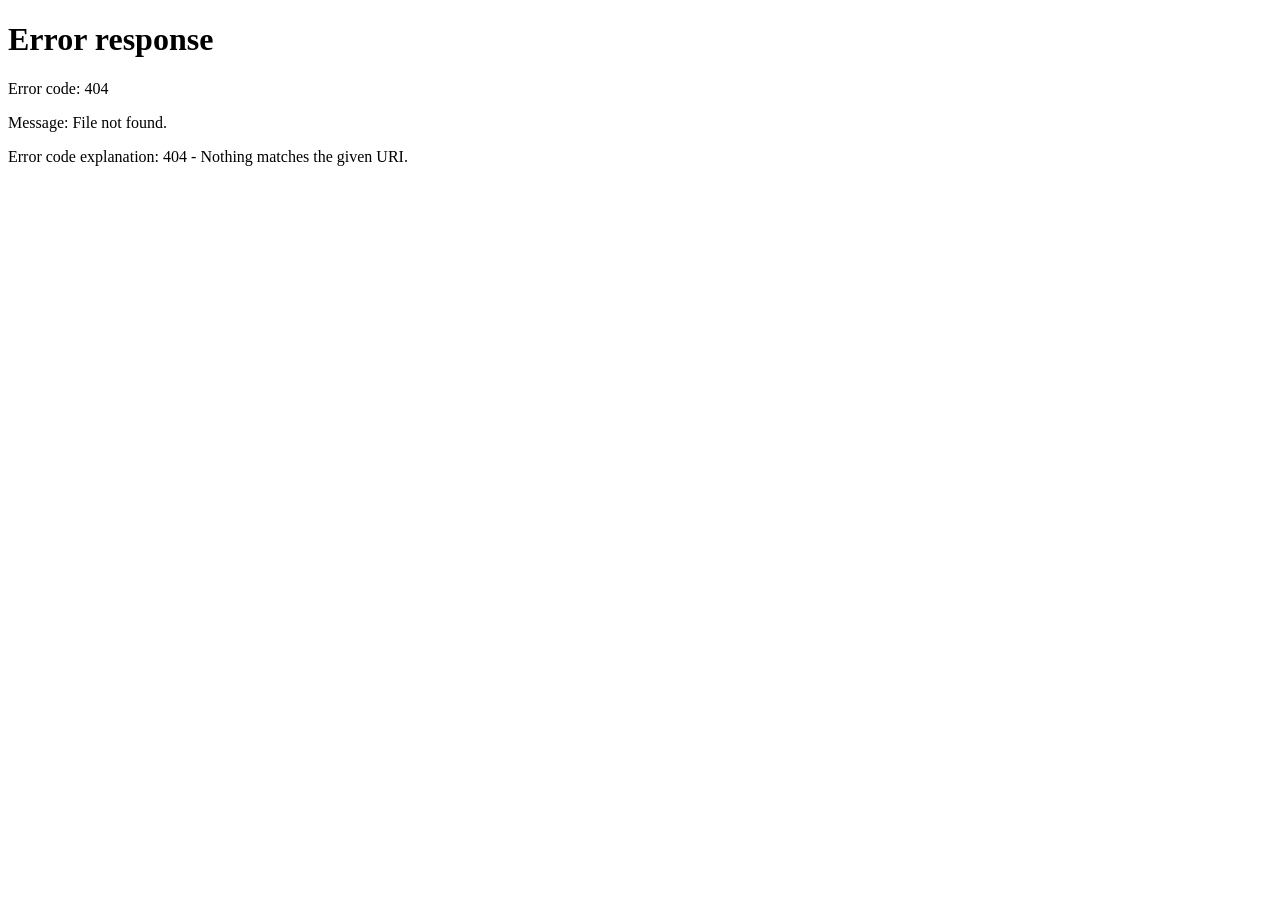
==== index.html @ 08c1dd57 "Add files via upload" ====
<!DOCTYPE html>
<html lang="pt-BR" data-theme="light">
  <head>
    <meta charset="UTF-8" />
    <meta name="viewport" content="width=device-width, initial-scale=1.0" />
    <title>Quadro de Tarefas - Nílzon e Marco</title>
    <link rel="stylesheet" href="css/notifications.css" />
    <style>
      * { box-sizing: border-box; }

      body {
        margin: 0;
        background: #f3f6fb;
        color: #1f2a44;
        font-family: -apple-system, BlinkMacSystemFont, 'Segoe UI', Roboto, Helvetica, Arial, sans-serif;
      }

      .page { min-height: 100vh; }

      .hero {
        background: linear-gradient(135deg, #204ccf 0%, #3b82f6 100%);
        color: #ffffff;
        padding: 18px 24px;
        box-shadow: 0 6px 16px rgba(37, 99, 235, 0.18);
      }

      .hero-inner,
      .content-inner,
      .action-bar-inner {
        max-width: 1200px;
        margin: 0 auto;
      }

      .hero-top {
        display: flex;
        justify-content: space-between;
        align-items: center;
        gap: 20px;
        flex-wrap: wrap;
      }

      .brand {
        display: flex;
        align-items: center;
        gap: 16px;
      }

      .brand-icon {
        display: grid;
        place-items: center;
        border-radius: 12px;
        background: rgba(255, 255, 255, 0.12);
        border: 1px solid rgba(255, 255, 255, 0.22);
      }

      h1 {
        margin: 0 0 2px;
        font-size: 1.55rem;
        line-height: 1.15;
        font-weight: 700;
      }

      h2 {
        margin: 0;
        font-size: 0.85rem;
        font-weight: 500;
        color: rgba(255, 255, 255, 0.82);
      }

      .brand-icon {
        width: 44px;
        height: 44px;
        font-size: 20px;
      }

      .hero-actions-top {
        display: flex;
        align-items: center;
        gap: 10px;
        flex-wrap: wrap;
      }

      .nav-btn,
      .logout-btn {
        padding: 9px 16px;
        font-size: 0.9rem;
        border-radius: 999px;
        border: 1px solid rgba(255, 255, 255, 0.32);
        background: rgba(255, 255, 255, 0.14);
        color: #ffffff;
        cursor: pointer;
        font-weight: 600;
        text-decoration: none;
        display: inline-flex;
        align-items: center;
        gap: 6px;
      }
      .nav-btn:hover,
      .logout-btn:hover { background: rgba(255, 255, 255, 0.24); }

      .logout-btn {
        background: rgba(255, 255, 255, 0.06);
      }

      /* ----- Action Bar (sticky, sob o cabeçalho) ----- */
      .action-bar {
        position: sticky;
        top: 0;
        z-index: 30;
        background: #ffffff;
        border-bottom: 1px solid #e2e8f0;
        box-shadow: 0 4px 14px rgba(15, 23, 42, 0.06);
      }
      .action-bar-inner {
        display: flex;
        align-items: center;
        gap: 18px;
        padding: 12px 24px;
        flex-wrap: wrap;
      }

      .stats-mini {
        display: flex;
        align-items: center;
        gap: 14px;
        flex-shrink: 0;
      }
      .stat-mini {
        display: flex;
        align-items: baseline;
        gap: 6px;
      }
      .stat-mini .stat-number {
        font-size: 1.25rem;
        font-weight: 700;
        color: #1e293b;
        line-height: 1;
      }
      .stat-mini .stat-label {
        font-size: 0.72rem;
        text-transform: uppercase;
        letter-spacing: 0.08em;
        color: #64748b;
        font-weight: 600;
      }
      .stat-divider {
        width: 1px;
        height: 22px;
        background: #e2e8f0;
      }

      .progress-block {
        flex: 1;
        min-width: 220px;
        display: flex;
        align-items: center;
        gap: 10px;
      }
      .progress-block-label {
        font-size: 0.78rem;
        font-weight: 600;
        color: #64748b;
        white-space: nowrap;
      }
      .progress-track {
        flex: 1;
        height: 8px;
        background: #e2e8f0;
        border-radius: 999px;
        overflow: hidden;
      }
      .progress-fill {
        width: 0%;
        height: 100%;
        background: linear-gradient(90deg, #22c55e, #34d399);
        border-radius: 999px;
        transition: width 0.25s ease;
      }
      .progress-percent {
        font-size: 0.82rem;
        font-weight: 700;
        color: #1e293b;
        white-space: nowrap;
        min-width: 78px;
        text-align: right;
      }

      .action-buttons {
        display: flex;
        gap: 8px;
        flex-shrink: 0;
      }
      .action-btn-primary,
      .action-btn-ghost {
        padding: 9px 14px;
        font-size: 0.85rem;
        border-radius: 999px;
        font-weight: 600;
        cursor: pointer;
        font-family: inherit;
        display: inline-flex;
        align-items: center;
        gap: 6px;
      }
      .action-btn-primary {
        background: linear-gradient(135deg, #2563eb, #3b82f6);
        color: #ffffff;
        border: 0;
        box-shadow: 0 4px 12px rgba(37, 99, 235, 0.22);
      }
      .action-btn-primary:hover { filter: brightness(0.96); }
      .action-btn-ghost {
        background: #ffffff;
        color: #2563eb;
        border: 1px solid #cfddf6;
      }
      .action-btn-ghost:hover { background: #f1f5f9; }

      .content-inner { padding: 20px 24px 36px; }

      .filter-bar {
        margin-bottom: 18px;
        display: flex;
        gap: 14px;
        align-items: center;
        flex-wrap: wrap;
        padding: 12px 14px;
        background: #ffffff;
        border: 1px solid #e2e8f0;
        border-radius: 16px;
        box-shadow: 0 6px 18px rgba(15, 23, 42, 0.05);
      }
      .filter-group {
        display: flex;
        gap: 8px;
        flex-wrap: wrap;
        align-items: center;
      }
      .filter-group-label {
        font-size: 0.72rem;
        font-weight: 700;
        text-transform: uppercase;
        letter-spacing: 0.08em;
        color: #94a3b8;
        margin-right: 4px;
      }
      .filter-divider {
        width: 1px;
        height: 24px;
        background: #e2e8f0;
      }

      /* Dropdown de categoria nos filtros */
      .cat-filter-wrap {
        position: relative;
      }
      .cat-filter-trigger {
        display: inline-flex;
        align-items: center;
        gap: 6px;
        padding: 9px 14px;
        font-size: 0.88rem;
        font-weight: 600;
        font-family: inherit;
        cursor: pointer;
        border-radius: 999px;
        border: 1px solid #dbe4f0;
        background: #ffffff;
        color: #64748b;
      }
      .cat-filter-trigger:hover { background: #f8fafc; }
      .cat-filter-trigger.active {
        background: #2563eb;
        color: #ffffff;
        border-color: #2563eb;
      }
      .cat-filter-trigger::after {
        content: '▾';
        font-size: 0.7rem;
        opacity: 0.8;
      }
      .cat-filter-menu {
        position: absolute;
        top: calc(100% + 6px);
        left: 0;
        z-index: 40;
        min-width: 220px;
        max-height: 360px;
        overflow-y: auto;
        overscroll-behavior: contain;
        background: #ffffff;
        border: 1px solid #e2e8f0;
        border-radius: 12px;
        box-shadow: 0 18px 38px rgba(15, 23, 42, 0.18);
        padding: 6px;
        display: none;
      }
      .cat-filter-menu.open { display: block; }
      .cat-filter-menu::-webkit-scrollbar { width: 8px; }
      .cat-filter-menu::-webkit-scrollbar-thumb { background: #cbd5e1; border-radius: 999px; }
      .cat-filter-option {
        width: 100%;
        text-align: left;
        padding: 8px 10px;
        font-size: 0.85rem;
        font-weight: 600;
        border: 0;
        background: transparent;
        border-radius: 8px;
        cursor: pointer;
        color: #1e293b;
        display: flex;
        align-items: center;
        gap: 8px;
        font-family: inherit;
      }
      .cat-filter-option:hover { background: #f1f5f9; }
      .cat-filter-option.selected { background: #eff6ff; color: #2563eb; }
      .cat-filter-option .swatch {
        width: 10px;
        height: 10px;
        border-radius: 999px;
        flex: 0 0 10px;
      }
      .swatch.todas { background: #94a3b8; }

      .filter-btn {
        border: 1px solid #dbe4f0;
        background: #ffffff;
        color: #64748b;
        border-radius: 999px;
        padding: 9px 14px;
        font-size: 0.88rem;
        font-weight: 600;
        cursor: pointer;
        transition: background 0.2s;
        appearance: none;
        -webkit-appearance: none;
        text-decoration: none;
        font-family: inherit;
      }
      .filter-btn:hover { background: #f8fafc; }
      .filter-btn.active {
        background: #2563eb;
        color: #ffffff;
        border-color: #2563eb;
      }

      .board-toolbar {
        display: flex;
        justify-content: flex-end;
        align-items: center;
        gap: 16px;
        margin-bottom: 14px;
        flex-wrap: wrap;
      }
      .sync-indicator {
        display: inline-flex;
        align-items: center;
        gap: 6px;
        font-size: 0.82rem;
        color: #64748b;
      }
      .sync-dot {
        width: 8px;
        height: 8px;
        border-radius: 50%;
        background: #34d399;
        box-shadow: 0 0 0 4px rgba(52, 211, 153, 0.18);
      }
      .sync-dot.syncing { background: #f59e0b; box-shadow: 0 0 0 4px rgba(245, 158, 11, 0.2); }
      .sync-dot.error   { background: #ef4444; box-shadow: 0 0 0 4px rgba(239, 68, 68, 0.2); }

      .task-grid {
        display: grid;
        grid-template-columns: repeat(3, minmax(0, 1fr));
        gap: 20px;
      }

      .task-card {
        display: flex;
        flex-direction: column;
        min-height: 280px;
        background: #ffffff;
        border: 1px solid #dce5f1;
        border-radius: 20px;
        padding: 18px;
        box-shadow: 0 10px 24px rgba(15, 23, 42, 0.05);
        transition: transform 0.15s ease, box-shadow 0.15s ease, border-color 0.15s ease;
      }
      .task-card:hover {
        transform: translateY(-2px);
        box-shadow: 0 14px 28px rgba(15, 23, 42, 0.08);
      }
      .task-card.realizado {
        background: #f0fdf4;
        border-color: #86efac;
      }
      .task-card.atrasada {
        border-color: #fca5a5;
        box-shadow: 0 10px 24px rgba(239, 68, 68, 0.12);
      }

      .card-header {
        display: flex;
        align-items: center;
        justify-content: space-between;
        gap: 12px;
        margin-bottom: 14px;
      }

      .card-meta {
        display: flex;
        align-items: center;
        gap: 8px;
        flex-wrap: wrap;
      }

      .tag {
        font-size: 0.7rem;
        font-weight: 700;
        text-transform: uppercase;
        letter-spacing: 0.04em;
        padding: 5px 9px;
        border-radius: 999px;
        background: #eff6ff;
        color: #2563eb;
      }
      .tag.empresarial { background: #eef2ff; color: #4f46e5; }
      .tag.fiscal      { background: #ecfeff; color: #0f766e; }
      .tag.juridico    { background: #f5f3ff; color: #7c3aed; }
      .tag.consultoria { background: #fff7ed; color: #c2410c; }
      .tag.fazenda     { background: #f0fdf4; color: #15803d; }

      /* Categoria editável */
      .category-wrap {
        position: relative;
        display: inline-flex;
        align-items: center;
        gap: 4px;
      }
      .tag.tag-editable {
        cursor: pointer;
        border: 1px solid transparent;
        transition: filter 0.15s ease, border-color 0.15s ease;
        display: inline-flex;
        align-items: center;
        gap: 4px;
      }
      .tag.tag-editable::after {
        content: '▾';
        font-size: 0.65rem;
        opacity: 0.7;
      }
      .tag.tag-editable:hover {
        filter: brightness(0.95);
        border-color: rgba(15, 23, 42, 0.12);
      }
      .category-menu {
        position: absolute;
        top: calc(100% + 6px);
        left: 0;
        z-index: 50;
        min-width: 190px;
        background: #ffffff;
        border: 1px solid #e2e8f0;
        border-radius: 12px;
        box-shadow: 0 18px 38px rgba(15, 23, 42, 0.18);
        padding: 6px;
        display: none;
        max-height: 320px;
        overflow-y: auto;
        overscroll-behavior: contain;
      }
      .category-menu.open { display: block; }
      .category-menu::-webkit-scrollbar { width: 8px; }
      .category-menu::-webkit-scrollbar-track { background: transparent; }
      .category-menu::-webkit-scrollbar-thumb {
        background: #cbd5e1;
        border-radius: 999px;
      }
      .category-menu::-webkit-scrollbar-thumb:hover { background: #94a3b8; }
      .category-menu-title {
        font-size: 0.7rem;
        font-weight: 700;
        text-transform: uppercase;
        letter-spacing: 0.06em;
        color: #94a3b8;
        padding: 6px 10px 4px;
        position: sticky;
        top: 0;
        background: #ffffff;
        z-index: 1;
      }
      .category-option {
        width: 100%;
        text-align: left;
        padding: 8px 10px;
        font-size: 0.85rem;
        font-weight: 600;
        border: 0;
        background: transparent;
        border-radius: 8px;
        cursor: pointer;
        color: #1e293b;
        display: flex;
        align-items: center;
        gap: 8px;
        font-family: inherit;
      }
      .category-option:hover { background: #f1f5f9; }
      .category-option.selected { background: #eff6ff; color: #2563eb; }
      .category-option .swatch {
        width: 10px;
        height: 10px;
        border-radius: 999px;
        flex: 0 0 10px;
      }
      .swatch.institucional { background: #4338ca; }
      .swatch.financeiro    { background: #047857; }
      .swatch.fiscal        { background: #0f766e; }
      .swatch.juridico      { background: #7c3aed; }
      .swatch.comercial     { background: #be123c; }
      .swatch.operacional   { background: #334155; }
      .swatch.estrategico   { background: #b45309; }
      .swatch.marketing     { background: #c026d3; }
      .swatch.ti            { background: #0369a1; }
      .swatch.consultoria   { background: #c2410c; }
      .swatch.outras        { background: #64748b; }

      /* Modal de prazo / calendário */
      .modal-backdrop {
        position: fixed;
        inset: 0;
        background: rgba(15, 23, 42, 0.55);
        display: none;
        align-items: center;
        justify-content: center;
        padding: 20px;
        z-index: 100;
      }
      .modal-backdrop.open { display: flex; }
      .modal-card {
        width: 100%;
        max-width: 380px;
        background: #ffffff;
        border-radius: 18px;
        padding: 22px 22px 18px;
        box-shadow: 0 24px 60px rgba(15, 23, 42, 0.32);
      }
      .modal-title {
        margin: 0 0 4px;
        font-size: 1.05rem;
        font-weight: 700;
        color: #1e293b;
      }
      .modal-subtitle {
        margin: 0 0 16px;
        font-size: 0.88rem;
        color: #64748b;
      }
      .modal-task-name {
        font-size: 0.85rem;
        font-weight: 600;
        color: #2563eb;
        background: #eff6ff;
        padding: 8px 10px;
        border-radius: 10px;
        margin-bottom: 14px;
        line-height: 1.35;
      }
      .modal-label {
        display: block;
        font-size: 0.78rem;
        font-weight: 700;
        text-transform: uppercase;
        letter-spacing: 0.04em;
        color: #475569;
        margin-bottom: 6px;
      }
      .modal-date-input {
        width: 100%;
        padding: 12px 14px;
        font-size: 1rem;
        border-radius: 12px;
        border: 1px solid #cbd5e1;
        background: #f8fafc;
        color: #1e293b;
        font-family: inherit;
        outline: none;
        cursor: pointer;
      }
      .modal-date-input:focus {
        border-color: #2563eb;
        background: #ffffff;
        box-shadow: 0 0 0 3px rgba(37, 99, 235, 0.15);
      }
      .modal-quick-row {
        display: flex;
        flex-wrap: wrap;
        gap: 6px;
        margin-top: 10px;
      }
      .modal-quick-btn {
        padding: 6px 10px;
        font-size: 0.8rem;
        font-weight: 600;
        border-radius: 999px;
        border: 1px solid #dbe4f0;
        background: #ffffff;
        color: #475569;
        cursor: pointer;
        font-family: inherit;
      }
      .modal-quick-btn:hover { background: #f1f5f9; }
      .modal-actions {
        margin-top: 18px;
        display: flex;
        justify-content: space-between;
        gap: 10px;
        flex-wrap: wrap;
      }
      .modal-btn {
        flex: 1;
        min-width: 100px;
        padding: 11px 14px;
        border-radius: 12px;
        border: 0;
        font-size: 0.92rem;
        font-weight: 700;
        cursor: pointer;
        font-family: inherit;
      }
      .modal-btn.primary {
        background: linear-gradient(135deg, #2563eb 0%, #3b82f6 100%);
        color: #ffffff;
        box-shadow: 0 8px 18px rgba(37, 99, 235, 0.22);
      }
      .modal-btn.primary:hover { filter: brightness(0.97); }
      .modal-btn.secondary {
        background: #f1f5f9;
        color: #334155;
      }
      .modal-btn.secondary:hover { background: #e2e8f0; }
      .modal-btn.danger {
        background: #ffffff;
        color: #b91c1c;
        border: 1px solid #fecaca;
      }
      .modal-btn.danger:hover { background: #fef2f2; }

      /* Form fields no modal */
      .modal-field { margin-bottom: 12px; }
      .modal-field label {
        display: block;
        font-size: 0.78rem;
        font-weight: 700;
        text-transform: uppercase;
        letter-spacing: 0.04em;
        color: #475569;
        margin-bottom: 6px;
      }
      .modal-input,
      .modal-textarea,
      .modal-select {
        width: 100%;
        padding: 10px 12px;
        font-size: 0.95rem;
        border-radius: 10px;
        border: 1px solid #cbd5e1;
        background: #f8fafc;
        color: #1e293b;
        font-family: inherit;
        outline: none;
      }
      .modal-textarea { min-height: 80px; resize: vertical; }
      .modal-input:focus,
      .modal-textarea:focus,
      .modal-select:focus {
        border-color: #2563eb;
        background: #ffffff;
        box-shadow: 0 0 0 3px rgba(37, 99, 235, 0.15);
      }
      .modal-card.large { max-width: 480px; }

      .task-number,
      .task-state {
        display: inline-flex;
        align-items: center;
        justify-content: center;
        min-width: 30px;
        height: 30px;
        padding: 0 10px;
        border-radius: 999px;
        background: #f8fafc;
        color: #94a3b8;
        font-size: 0.78rem;
        font-weight: 700;
      }
      .task-state { min-width: auto; color: #64748b; }
      .task-card.realizado .task-state {
        background: #dcfce7;
        color: #15803d;
      }
      .task-card.atrasada .task-state {
        background: #fee2e2;
        color: #b91c1c;
      }

      .task-content {
        flex: 1;
        display: flex;
        flex-direction: column;
      }

      .task-title {
        margin: 0 0 10px;
        font-size: 1.08rem;
        line-height: 1.35;
        color: #1e293b;
      }

      .task-desc {
        margin: 0 0 12px;
        color: #64748b;
        font-size: 0.95rem;
        line-height: 1.55;
      }

      .due-row {
        display: flex;
        align-items: center;
        justify-content: space-between;
        gap: 8px;
        margin-bottom: 10px;
        padding: 8px 10px;
        border-radius: 10px;
        background: #f8fafc;
        font-size: 0.82rem;
        color: #475569;
        flex-wrap: wrap;
      }
      .due-row .due-label { font-weight: 600; }
      .due-row .due-value { color: #1e293b; font-weight: 700; }
      .due-row.late .due-value { color: #b91c1c; }
      .due-row.soon .due-value { color: #c2410c; }
      .due-edit-btn {
        background: transparent;
        border: 1px solid #cbd5e1;
        color: #475569;
        padding: 4px 8px;
        border-radius: 8px;
        font-size: 0.75rem;
        cursor: pointer;
        font-weight: 600;
      }
      .due-edit-btn:hover { background: #ffffff; }

      .completion-info {
        display: none;
        margin-top: 4px;
        padding: 10px 12px;
        border-radius: 12px;
        background: #dcfce7;
        color: #166534;
        font-size: 0.85rem;
        line-height: 1.4;
      }
      .task-card.realizado .completion-info { display: block; }
      .task-card.realizado .task-title {
        text-decoration: line-through;
        color: #64748b;
      }

      .task-actions {
        margin-top: auto;
        padding-top: 16px;
      }

      .action-btn {
        width: 100%;
        border: none;
        border-radius: 12px;
        padding: 12px 16px;
        background: linear-gradient(135deg, #2563eb 0%, #3b82f6 100%);
        color: #ffffff;
        font-size: 0.95rem;
        font-weight: 700;
        cursor: pointer;
        box-shadow: 0 8px 18px rgba(37, 99, 235, 0.22);
      }
      .action-btn:hover { filter: brightness(0.98); }
      .action-btn:disabled { opacity: 0.6; cursor: progress; }
      .task-card.realizado .action-btn {
        background: #ffffff;
        color: #15803d;
        border: 1px solid #86efac;
        box-shadow: none;
      }

      .empty-state {
        grid-column: 1 / -1;
        padding: 32px 20px;
        text-align: center;
        background: #ffffff;
        border: 1px dashed #cbd5e1;
        border-radius: 18px;
        color: #64748b;
        display: none;
      }

      .loading-state {
        grid-column: 1 / -1;
        padding: 40px 20px;
        text-align: center;
        color: #64748b;
        font-size: 0.95rem;
      }

      @media (max-width: 980px) {
        .task-grid { grid-template-columns: repeat(2, minmax(0, 1fr)); }
      }

      @media (max-width: 860px) {
        .action-bar-inner {
          padding: 10px 16px;
          gap: 12px;
        }
        .progress-block { order: 3; flex-basis: 100%; }
      }

      @media (max-width: 720px) {
        .hero, .content-inner, .action-bar-inner {
          padding-left: 16px;
          padding-right: 16px;
        }
        .hero-top {
          flex-direction: column;
          align-items: stretch;
          gap: 12px;
        }
        .hero-actions-top { justify-content: flex-end; }
        .stats-mini { gap: 10px; }
        .stat-mini .stat-number { font-size: 1.1rem; }
        .filter-bar { gap: 10px; }
        .filter-divider { display: none; }
      }

      @media (max-width: 640px) {
        .task-grid { grid-template-columns: 1fr; }
        h1 { font-size: 1.4rem; }
        .action-buttons { width: 100%; }
        .action-btn-primary, .action-btn-ghost { flex: 1; justify-content: center; }
      }
    </style>
  </head>
  <body>
    <div class="page">
      <header class="hero">
        <div class="hero-inner">
          <div class="hero-top">
            <div class="brand">
              <div class="brand-icon">☑</div>
              <div>
                <h1>Quadro de Tarefas</h1>
                <h2>Versão 1.0</h2>
              </div>
            </div>

            <div class="hero-actions-top" id="hero-actions-top">
              <a class="nav-btn" href="atas.html" title="ATAs e criação em série">📑 ATA's</a>
              <a class="nav-btn" href="dashboard.html" title="Painel gerencial">📊 Painel gerencial</a>
              <button class="logout-btn" id="logout-btn" type="button">Sair</button>
            </div>
          </div>
        </div>
      </header>

      <div class="action-bar">
        <div class="action-bar-inner">
          <div class="stats-mini">
            <div class="stat-mini">
              <span class="stat-number" id="stat-total">0</span>
              <span class="stat-label">Total</span>
            </div>
            <div class="stat-divider"></div>
            <div class="stat-mini">
              <span class="stat-number" id="stat-completed">0</span>
              <span class="stat-label">Concluídas</span>
            </div>
            <div class="stat-divider"></div>
            <div class="stat-mini">
              <span class="stat-number" id="stat-pending">0</span>
              <span class="stat-label">Pendentes</span>
            </div>
          </div>

          <div class="progress-block">
            <span class="progress-block-label">Progresso</span>
            <div class="progress-track">
              <div class="progress-fill" id="progress-bar"></div>
            </div>
            <span class="progress-percent" id="progress-text">0%</span>
          </div>

          <div class="action-buttons">
            <button class="action-btn-primary" id="new-task-btn" type="button">➕ Nova tarefa</button>
            <button class="action-btn-ghost" id="invite-btn" type="button">📩 Convidar</button>
          </div>
        </div>
      </div>

      <main class="content-inner">
        <section class="filter-bar" id="filter-bar">
          <div class="filter-group">
            <span class="filter-group-label">Status</span>
            <button class="filter-btn active" type="button" data-filter-type="status" data-value="todas">Todas</button>
            <button class="filter-btn" type="button" data-filter-type="status" data-value="pendentes">Pendentes</button>
            <button class="filter-btn" type="button" data-filter-type="status" data-value="concluida">Concluídas</button>
            <button class="filter-btn" type="button" data-filter-type="status" data-value="atrasadas">Atrasadas</button>
            <button class="filter-btn" type="button" data-filter-type="status" data-value="proximas">Próximos 7 dias</button>
          </div>

          <div class="filter-divider"></div>

          <div class="filter-group">
            <span class="filter-group-label">Categoria</span>
            <div class="cat-filter-wrap" id="cat-filter-wrap">
              <button type="button" class="cat-filter-trigger" id="cat-filter-trigger" aria-haspopup="true" aria-expanded="false">
                <span class="swatch todas" id="cat-filter-swatch"></span>
                <span id="cat-filter-label">Todas</span>
              </button>
              <div class="cat-filter-menu" id="cat-filter-menu" role="menu"></div>
            </div>
          </div>
        </section>

        <div class="board-toolbar">
          <div class="sync-indicator" id="sync-indicator">
            <span class="sync-dot" id="sync-dot"></span>
            <span id="sync-text">Sincronizado</span>
          </div>
        </div>

        <section class="task-grid" id="task-grid">
          <div class="loading-state" id="loading-state">Carregando tarefas da equipe…</div>
          <div id="empty-state" class="empty-state">Nenhuma tarefa encontrada para este filtro.</div>
        </section>
      </main>
    </div>

    <!-- Modal de prazo (calendário) -->
    <div class="modal-backdrop" id="due-modal" role="dialog" aria-modal="true" aria-labelledby="due-modal-title">
      <div class="modal-card">
        <h3 class="modal-title" id="due-modal-title">Definir prazo</h3>
        <p class="modal-subtitle">Escolha a data limite para esta tarefa.</p>
        <div class="modal-task-name" id="due-modal-task">—</div>

        <label class="modal-label" for="due-modal-date">Data do prazo</label>
        <input type="date" id="due-modal-date" class="modal-date-input" />

        <div class="modal-quick-row" id="due-modal-quick">
          <button type="button" class="modal-quick-btn" data-quick="today">Hoje</button>
          <button type="button" class="modal-quick-btn" data-quick="tomorrow">Amanhã</button>
          <button type="button" class="modal-quick-btn" data-quick="3d">Em 3 dias</button>
          <button type="button" class="modal-quick-btn" data-quick="7d">Em 7 dias</button>
          <button type="button" class="modal-quick-btn" data-quick="15d">Em 15 dias</button>
          <button type="button" class="modal-quick-btn" data-quick="30d">Em 30 dias</button>
        </div>

        <div class="modal-actions">
          <button type="button" class="modal-btn danger" id="due-modal-clear">Remover prazo</button>
          <button type="button" class="modal-btn secondary" id="due-modal-cancel">Cancelar</button>
          <button type="button" class="modal-btn primary" id="due-modal-save">Salvar</button>
        </div>
      </div>
    </div>

    <!-- Modal de Nova Tarefa -->
    <div class="modal-backdrop" id="new-task-modal" role="dialog" aria-modal="true" aria-labelledby="new-task-modal-title">
      <div class="modal-card large">
        <h3 class="modal-title" id="new-task-modal-title">➕ Nova tarefa</h3>
        <p class="modal-subtitle">Crie um novo card no quadro da equipe.</p>

        <div class="modal-field">
          <label for="new-task-title">Título *</label>
          <input type="text" id="new-task-title" class="modal-input" placeholder="Ex.: Enviar contrato à diretoria" maxlength="200" />
        </div>

        <div class="modal-field">
          <label for="new-task-desc">Descrição</label>
          <textarea id="new-task-desc" class="modal-textarea" placeholder="Detalhes, contexto e observações" maxlength="800"></textarea>
        </div>

        <div class="modal-field">
          <label for="new-task-category">Categoria</label>
          <select id="new-task-category" class="modal-select">
            <option value="institucional">Institucional</option>
            <option value="financeiro">Financeiro</option>
            <option value="fiscal">Fiscal</option>
            <option value="juridico">Jurídico</option>
            <option value="comercial">Comercial</option>
            <option value="operacional">Operacional</option>
            <option value="estrategico">Estratégico</option>
            <option value="marketing">Marketing</option>
            <option value="ti">TI</option>
            <option value="consultoria">Consultoria</option>
            <option value="outras">Outras</option>
          </select>
        </div>

        <div class="modal-field">
          <label for="new-task-due">Prazo (opcional)</label>
          <input type="date" id="new-task-due" class="modal-input" />
        </div>

        <div class="modal-field">
          <label for="new-task-author">Quem está criando? (opcional)</label>
          <input type="text" id="new-task-author" class="modal-input" placeholder="Seu nome" maxlength="80" />
        </div>

        <div class="modal-actions">
          <button type="button" class="modal-btn secondary" id="new-task-cancel">Cancelar</button>
          <button type="button" class="modal-btn primary" id="new-task-save">Criar tarefa</button>
        </div>
      </div>
    </div>

    <script>
      (function () {
        // ---------- Auth gate ----------
        const SESSION_KEY = 'taoca-auth-ok';
        try {
          if (sessionStorage.getItem(SESSION_KEY) !== '1') {
            window.location.replace('login.html');
            return;
          }
        } catch (e) {
          window.location.replace('login.html');
          return;
        }

        // ---------- Constantes ----------
        const TABLE = 'tasks';
        const POLL_MS = 8000;
        const CATEGORY_LABEL = {
          institucional: 'Institucional',
          financeiro: 'Financeiro',
          fiscal: 'Fiscal',
          juridico: 'Jurídico',
          comercial: 'Comercial',
          operacional: 'Operacional',
          estrategico: 'Estratégico',
          marketing: 'Marketing',
          ti: 'TI',
          consultoria: 'Consultoria',
          outras: 'Outras',
        };
        // Mapa de migração de categorias antigas → novas
        const LEGACY_CATEGORY_MAP = {
          empresarial: 'institucional',
          fazenda: 'outras',
        };

        let currentStatus = 'todas';
        let currentCategory = 'todas';
        let tasks = [];

        // ---------- Refs ----------
        const grid = document.getElementById('task-grid');
        const emptyState = document.getElementById('empty-state');
        const loadingState = document.getElementById('loading-state');
        const filterBar = document.getElementById('filter-bar');
        const inviteBtn = document.getElementById('invite-btn');
        const logoutBtn = document.getElementById('logout-btn');

        const statTotal = document.getElementById('stat-total');
        const statCompleted = document.getElementById('stat-completed');
        const statPending = document.getElementById('stat-pending');
        const progressText = document.getElementById('progress-text');
        const progressBar = document.getElementById('progress-bar');
        const syncDot = document.getElementById('sync-dot');
        const syncText = document.getElementById('sync-text');

        // ---------- Helpers ----------
        function escapeHtml(text) {
          return String(text == null ? '' : text).replace(/[&<>"']/g, (m) => (
            { '&': '&amp;', '<': '&lt;', '>': '&gt;', '"': '&quot;', "'": '&#39;' }[m]
          ));
        }
        function formatNowBR() {
          return new Date().toLocaleString('pt-BR', { dateStyle: 'short', timeStyle: 'short' });
        }
        function nowIso() { return new Date().toISOString(); }
        function startOfDay(d) {
          const x = new Date(d);
          x.setHours(0, 0, 0, 0);
          return x;
        }
        function diffDays(a, b) {
          return Math.round((startOfDay(a) - startOfDay(b)) / 86400000);
        }
        function parseDueDate(t) {
          if (!t.due_date) return null;
          const m = String(t.due_date).match(/^(\d{4})-(\d{2})-(\d{2})/);
          if (!m) return null;
          return new Date(+m[1], +m[2] - 1, +m[3]);
        }
        function formatDateBR(d) {
          if (!d) return '';
          return d.toLocaleDateString('pt-BR');
        }
        function setSync(state, message) {
          syncDot.classList.remove('syncing', 'error');
          if (state === 'syncing') syncDot.classList.add('syncing');
          if (state === 'error') syncDot.classList.add('error');
          syncText.textContent = message || (state === 'syncing' ? 'Sincronizando…' : state === 'error' ? 'Falha de sincronização' : 'Sincronizado');
        }

        // ---------- API ----------
        async function fetchTasks() {
          const res = await fetch(`tables/${TABLE}?limit=200&sort=task_number`);
          if (!res.ok) throw new Error('Falha ao carregar tarefas');
          const json = await res.json();
          let data = (json.data || []).filter((row) => !row.deleted);
          data.sort((a, b) => (a.task_number || 0) - (b.task_number || 0));
          return data;
        }
        async function patchTask(id, payload) {
          const res = await fetch(`tables/${TABLE}/${id}`, {
            method: 'PATCH',
            headers: { 'Content-Type': 'application/json' },
            body: JSON.stringify(payload),
          });
          if (!res.ok) throw new Error('Falha ao atualizar tarefa');
          return await res.json();
        }
        async function createTask(payload) {
          const res = await fetch(`tables/${TABLE}`, {
            method: 'POST',
            headers: { 'Content-Type': 'application/json' },
            body: JSON.stringify(payload),
          });
          if (!res.ok) throw new Error('Falha ao criar tarefa');
          return await res.json();
        }
        function nextTaskNumber() {
          if (!tasks.length) return 1;
          return Math.max(...tasks.map((t) => Number(t.task_number) || 0)) + 1;
        }

        // ---------- Render ----------
        function buildCard(task) {
          const article = document.createElement('article');
          const isDone = task.status === 'concluida';
          const due = parseDueDate(task);
          const today = startOfDay(new Date());
          const isLate = !isDone && due && due < today;
          const isSoon = !isDone && due && diffDays(due, today) >= 0 && diffDays(due, today) <= 7;

          article.className = 'task-card' + (isDone ? ' realizado' : '') + (isLate ? ' atrasada' : '');
          article.dataset.id = task.id;
          article.dataset.category = task.category;
          article.dataset.status = task.status;

          const tagClass = task.category || '';
          const tagLabel = CATEGORY_LABEL[task.category] || task.category || '—';
          const stateLabel = isDone ? 'Concluída' : (isLate ? 'Atrasada' : 'Pendente');
          const btnLabel = isDone ? 'Reabrir tarefa' : 'Concluir';
          const completionHtml = isDone
            ? `✓ Concluído por <strong>${escapeHtml(task.completed_by || 'Equipe')}</strong> · ${escapeHtml(task.completed_at || '')}`
            : '';

          let dueHtml = '';
          if (!isDone) {
            const dueClass = isLate ? 'late' : (isSoon ? 'soon' : '');
            const dueText = due
              ? `${formatDateBR(due)}${isLate ? ' (atrasada)' : (isSoon ? ` (em ${diffDays(due, today)}d)` : '')}`
              : 'Sem prazo';
            dueHtml = `
              <div class="due-row ${dueClass}">
                <span class="due-label">📌 Prazo:</span>
                <span class="due-value">${escapeHtml(dueText)}</span>
                <button class="due-edit-btn" type="button" data-action="edit-due">${due ? 'Alterar' : 'Definir'}</button>
              </div>
            `;
          }

          const categoryOptionsHtml = Object.keys(CATEGORY_LABEL).map((key) => `
            <button type="button" class="category-option ${key === task.category ? 'selected' : ''}" data-category-value="${escapeHtml(key)}">
              <span class="swatch ${escapeHtml(key)}"></span>
              <span>${escapeHtml(CATEGORY_LABEL[key])}</span>
            </button>
          `).join('');

          article.innerHTML = `
            <div class="card-header">
              <div class="card-meta">
                <span class="category-wrap">
                  <button type="button" class="tag tag-editable ${escapeHtml(tagClass)}" data-action="open-category-menu" title="Clique para alterar a categoria">
                    ${escapeHtml(tagLabel)}
                  </button>
                  <div class="category-menu" data-role="category-menu">
                    <div class="category-menu-title">Alterar categoria</div>
                    ${categoryOptionsHtml}
                  </div>
                </span>
                <span class="task-number">${escapeHtml(task.task_number)}</span>
              </div>
              <span class="task-state">${escapeHtml(stateLabel)}</span>
            </div>
            <div class="task-content">
              <h3 class="task-title">${escapeHtml(task.title)}</h3>
              <p class="task-desc">${escapeHtml(task.description)}</p>
              ${dueHtml}
              <div class="completion-info">${completionHtml}</div>
            </div>
            <div class="task-actions">
              <button class="action-btn toggle-btn" type="button">${escapeHtml(btnLabel)}</button>
            </div>
          `;

          const toggleBtn = article.querySelector('.toggle-btn');
          toggleBtn.addEventListener('click', () => onToggle(task, toggleBtn));

          const dueEditBtn = article.querySelector('[data-action="edit-due"]');
          if (dueEditBtn) dueEditBtn.addEventListener('click', () => onEditDue(task));

          const catTrigger = article.querySelector('[data-action="open-category-menu"]');
          const catMenu = article.querySelector('[data-role="category-menu"]');
          if (catTrigger && catMenu) {
            catTrigger.addEventListener('click', (ev) => {
              ev.stopPropagation();
              closeAllCategoryMenus(catMenu);
              catMenu.classList.toggle('open');
            });
            Array.from(catMenu.querySelectorAll('.category-option')).forEach((opt) => {
              opt.addEventListener('click', (ev) => {
                ev.stopPropagation();
                const value = opt.getAttribute('data-category-value');
                catMenu.classList.remove('open');
                if (value && value !== task.category) {
                  onEditCategory(task, value);
                }
              });
            });
          }

          return article;
        }

        function closeAllCategoryMenus(except) {
          document.querySelectorAll('.category-menu.open').forEach((el) => {
            if (el !== except) el.classList.remove('open');
          });
        }
        document.addEventListener('click', () => closeAllCategoryMenus(null));

        function renderGrid() {
          Array.from(grid.querySelectorAll('.task-card')).forEach((el) => el.remove());

          const today = startOfDay(new Date());
          let visibleCount = 0;
          tasks.forEach((task) => {
            const card = buildCard(task);
            const isDone = task.status === 'concluida';
            const due = parseDueDate(task);
            const isLate = !isDone && due && due < today;
            const isSoon = !isDone && due && diffDays(due, today) >= 0 && diffDays(due, today) <= 7;

            const matchStatus =
              currentStatus === 'todas' ||
              (currentStatus === 'pendentes' && task.status === 'pendente') ||
              (currentStatus === 'concluida' && task.status === 'concluida') ||
              (currentStatus === 'atrasadas' && isLate) ||
              (currentStatus === 'proximas' && isSoon);

            const matchCategory = currentCategory === 'todas' || currentCategory === task.category;
            const shouldShow = matchStatus && matchCategory;

            card.style.display = shouldShow ? 'flex' : 'none';
            if (shouldShow) visibleCount += 1;
            grid.insertBefore(card, emptyState);
          });

          loadingState.style.display = 'none';
          emptyState.style.display = tasks.length > 0 && visibleCount === 0 ? 'block' : 'none';
        }

        function updateMetrics() {
          const total = tasks.length;
          const completed = tasks.filter((t) => t.status === 'concluida').length;
          const pending = total - completed;
          const percent = total ? Math.round((completed / total) * 100) : 0;

          statTotal.textContent = String(total);
          statCompleted.textContent = String(completed);
          statPending.textContent = String(pending);
          progressText.textContent = `${percent}%`;
          progressBar.style.width = `${percent}%`;
        }

        function updateAll() {
          updateMetrics();
          renderGrid();
        }

        // ---------- Filtros ----------
        const catFilterTrigger = document.getElementById('cat-filter-trigger');
        const catFilterMenu = document.getElementById('cat-filter-menu');
        const catFilterLabel = document.getElementById('cat-filter-label');
        const catFilterSwatch = document.getElementById('cat-filter-swatch');

        function buildCatFilterMenu() {
          const opts = [['todas', 'Todas']].concat(
            Object.keys(CATEGORY_LABEL).map((k) => [k, CATEGORY_LABEL[k]])
          );
          catFilterMenu.innerHTML = opts.map(([key, label]) => `
            <button type="button" class="cat-filter-option${key === currentCategory ? ' selected' : ''}" data-value="${key}" role="menuitem">
              <span class="swatch ${key}"></span>
              <span>${label}</span>
            </button>
          `).join('');
        }
        function updateCatFilterTrigger() {
          const label = currentCategory === 'todas' ? 'Todas' : (CATEGORY_LABEL[currentCategory] || 'Todas');
          catFilterLabel.textContent = label;
          catFilterSwatch.className = `swatch ${currentCategory}`;
          catFilterTrigger.classList.toggle('active', currentCategory !== 'todas');
        }
        function updateFilterButtons() {
          const buttons = Array.from(filterBar.querySelectorAll('.filter-btn'));
          buttons.forEach((button) => {
            const type = button.dataset.filterType;
            const value = button.dataset.value;
            if (type === 'status') button.classList.toggle('active', value === currentStatus);
          });
          updateCatFilterTrigger();
        }
        function handleFilterClick(button) {
          if (!button) return;
          const type = button.getAttribute('data-filter-type');
          const value = button.getAttribute('data-value');
          if (!type || !value) return;
          if (type === 'status') {
            currentStatus = value;
          }
          updateFilterButtons();
          renderGrid();
        }
        filterBar.addEventListener('click', (event) => {
          const button = event.target.closest('.filter-btn');
          if (!button) return;
          event.preventDefault();
          event.stopPropagation();
          handleFilterClick(button);
        });

        // Dropdown de categoria
        catFilterTrigger.addEventListener('click', (event) => {
          event.stopPropagation();
          const open = catFilterMenu.classList.toggle('open');
          catFilterTrigger.setAttribute('aria-expanded', open ? 'true' : 'false');
          if (open) buildCatFilterMenu();
        });
        catFilterMenu.addEventListener('click', (event) => {
          const opt = event.target.closest('.cat-filter-option');
          if (!opt) return;
          event.stopPropagation();
          currentCategory = opt.getAttribute('data-value') || 'todas';
          catFilterMenu.classList.remove('open');
          catFilterTrigger.setAttribute('aria-expanded', 'false');
          updateFilterButtons();
          renderGrid();
        });
        document.addEventListener('click', (event) => {
          if (!catFilterMenu.classList.contains('open')) return;
          if (event.target.closest('#cat-filter-wrap')) return;
          catFilterMenu.classList.remove('open');
          catFilterTrigger.setAttribute('aria-expanded', 'false');
        });

        // ---------- Ações ----------
        async function onToggle(task, btn) {
          const isCompleted = task.status === 'concluida';
          let payload;
          let actor = '';
          if (!isCompleted) {
            let person = prompt('Quem concluiu esta tarefa?');
            if (person === null) return;
            person = (person || '').trim() || 'Equipe';
            actor = person;
            payload = {
              status: 'concluida',
              completed_by: person,
              completed_at: formatNowBR(),
              completed_at_iso: nowIso(),
            };
          } else {
            payload = { status: 'pendente', completed_by: '', completed_at: '', completed_at_iso: '' };
          }

          btn.disabled = true;
          setSync('syncing', 'Salvando…');
          try {
            const updated = await patchTask(task.id, payload);
            const idx = tasks.findIndex((t) => t.id === task.id);
            if (idx >= 0) tasks[idx] = { ...tasks[idx], ...updated };
            updateAll();
            setSync('ok', 'Sincronizado');
            // Registrar notificação
            if (window.TaocaNotif) {
              if (!isCompleted) {
                window.TaocaNotif.log({
                  event_type: 'task_completed',
                  icon: '✅',
                  actor: actor,
                  title: `${actor} concluiu #${task.task_number || ''} — ${task.title || ''}`,
                  details: `Categoria: ${CATEGORY_LABEL[task.category] || task.category || '—'}`,
                  task_id: task.id,
                  task_number: task.task_number || 0,
                });
              } else {
                window.TaocaNotif.log({
                  event_type: 'task_reopened',
                  icon: '🔄',
                  actor: 'Equipe',
                  title: `Tarefa #${task.task_number || ''} foi reaberta`,
                  details: task.title || '',
                  task_id: task.id,
                  task_number: task.task_number || 0,
                });
              }
            }
          } catch (err) {
            console.error(err);
            setSync('error', 'Erro ao salvar');
            alert('Não foi possível salvar a alteração. Tente novamente.');
          } finally {
            btn.disabled = false;
          }
        }

        // ===== Modal de prazo (calendário) =====
        const dueModal = document.getElementById('due-modal');
        const dueModalTask = document.getElementById('due-modal-task');
        const dueModalDate = document.getElementById('due-modal-date');
        const dueModalSave = document.getElementById('due-modal-save');
        const dueModalCancel = document.getElementById('due-modal-cancel');
        const dueModalClear = document.getElementById('due-modal-clear');
        const dueModalQuick = document.getElementById('due-modal-quick');
        let dueModalTaskRef = null;

        function toIsoDate(d) {
          const y = d.getFullYear();
          const m = String(d.getMonth() + 1).padStart(2, '0');
          const day = String(d.getDate()).padStart(2, '0');
          return `${y}-${m}-${day}`;
        }
        function openDueModal(task) {
          dueModalTaskRef = task;
          dueModalTask.textContent = task.title || 'Tarefa';
          dueModalDate.value = task.due_date && /^\d{4}-\d{2}-\d{2}/.test(task.due_date)
            ? task.due_date.slice(0, 10)
            : toIsoDate(new Date());
          // min = hoje (apenas como sugestão; usuário ainda pode digitar manualmente datas passadas)
          dueModalDate.removeAttribute('min');
          dueModal.classList.add('open');
          // Tenta abrir o calendário automaticamente (suportado em navegadores modernos)
          setTimeout(() => {
            try {
              if (typeof dueModalDate.showPicker === 'function') {
                dueModalDate.showPicker();
              } else {
                dueModalDate.focus();
              }
            } catch (e) {
              dueModalDate.focus();
            }
          }, 60);
        }
        function closeDueModal() {
          dueModal.classList.remove('open');
          dueModalTaskRef = null;
        }
        async function saveDueModal(value) {
          const task = dueModalTaskRef;
          if (!task) return;
          if (value && !/^\d{4}-\d{2}-\d{2}$/.test(value)) {
            alert('Data inválida. Tente novamente.');
            return;
          }
          const oldDue = task.due_date || '';
          closeDueModal();
          setSync('syncing', 'Salvando prazo…');
          try {
            const updated = await patchTask(task.id, { due_date: value });
            const idx = tasks.findIndex((t) => t.id === task.id);
            if (idx >= 0) tasks[idx] = { ...tasks[idx], ...updated };
            updateAll();
            setSync('ok', 'Sincronizado');
            // Registrar notificação
            if (window.TaocaNotif && oldDue !== value) {
              const fmt = (s) => {
                if (!s) return 'sem prazo';
                const m = String(s).match(/^(\d{4})-(\d{2})-(\d{2})/);
                return m ? `${m[3]}/${m[2]}/${m[1]}` : s;
              };
              window.TaocaNotif.log({
                event_type: 'task_due_changed',
                icon: '📅',
                actor: 'Equipe',
                title: `Prazo de #${task.task_number || ''} — ${task.title || ''}`,
                details: `${fmt(oldDue)} → ${fmt(value)}`,
                task_id: task.id,
                task_number: task.task_number || 0,
              });
            }
          } catch (err) {
            console.error(err);
            setSync('error', 'Erro ao salvar prazo');
            alert('Não foi possível salvar o prazo. Tente novamente.');
          }
        }

        dueModalSave.addEventListener('click', () => {
          saveDueModal((dueModalDate.value || '').trim());
        });
        dueModalClear.addEventListener('click', () => saveDueModal(''));
        dueModalCancel.addEventListener('click', () => closeDueModal());
        dueModal.addEventListener('click', (e) => {
          if (e.target === dueModal) closeDueModal();
        });
        document.addEventListener('keydown', (e) => {
          if (e.key === 'Escape' && dueModal.classList.contains('open')) closeDueModal();
        });
        dueModalQuick.addEventListener('click', (e) => {
          const btn = e.target.closest('[data-quick]');
          if (!btn) return;
          const quick = btn.getAttribute('data-quick');
          const d = new Date();
          d.setHours(0, 0, 0, 0);
          if (quick === 'today') { /* hoje */ }
          else if (quick === 'tomorrow') d.setDate(d.getDate() + 1);
          else if (quick === '3d') d.setDate(d.getDate() + 3);
          else if (quick === '7d') d.setDate(d.getDate() + 7);
          else if (quick === '15d') d.setDate(d.getDate() + 15);
          else if (quick === '30d') d.setDate(d.getDate() + 30);
          dueModalDate.value = toIsoDate(d);
        });

        function onEditDue(task) {
          openDueModal(task);
        }

        async function onEditCategory(task, newCategory) {
          if (!CATEGORY_LABEL[newCategory]) {
            alert('Categoria inválida.');
            return;
          }
          if (newCategory === task.category) return;
          const oldCategory = task.category;

          setSync('syncing', 'Salvando categoria…');
          try {
            const updated = await patchTask(task.id, { category: newCategory });
            const idx = tasks.findIndex((t) => t.id === task.id);
            if (idx >= 0) tasks[idx] = { ...tasks[idx], ...updated };
            // Se o filtro ativo era a categoria antiga, volta para "todas" para que o card continue visível
            if (currentCategory !== 'todas' && currentCategory !== newCategory) {
              currentCategory = 'todas';
              updateFilterButtons();
            }
            updateAll();
            setSync('ok', 'Sincronizado');
            // Registrar notificação
            if (window.TaocaNotif) {
              const oldLabel = CATEGORY_LABEL[oldCategory] || oldCategory || '—';
              const newLabel = CATEGORY_LABEL[newCategory] || newCategory;
              window.TaocaNotif.log({
                event_type: 'task_category_changed',
                icon: '🏷️',
                actor: 'Equipe',
                title: `Categoria de #${task.task_number || ''} alterada`,
                details: `${oldLabel} → ${newLabel}`,
                task_id: task.id,
                task_number: task.task_number || 0,
              });
            }
          } catch (err) {
            console.error(err);
            setSync('error', 'Erro ao salvar categoria');
            alert('Não foi possível alterar a categoria. Tente novamente.');
          }
        }

        // ===== Modal de Nova Tarefa =====
        const newTaskModal = document.getElementById('new-task-modal');
        const newTaskBtn = document.getElementById('new-task-btn');
        const newTaskTitle = document.getElementById('new-task-title');
        const newTaskDesc = document.getElementById('new-task-desc');
        const newTaskCategory = document.getElementById('new-task-category');
        const newTaskDue = document.getElementById('new-task-due');
        const newTaskAuthor = document.getElementById('new-task-author');
        const newTaskSave = document.getElementById('new-task-save');
        const newTaskCancel = document.getElementById('new-task-cancel');

        function openNewTaskModal() {
          newTaskTitle.value = '';
          newTaskDesc.value = '';
          newTaskCategory.value = 'institucional';
          newTaskDue.value = '';
          // Lembra o autor da última criação local
          try {
            const savedAuthor = sessionStorage.getItem('taoca-last-author') || '';
            newTaskAuthor.value = savedAuthor;
          } catch (e) { newTaskAuthor.value = ''; }
          newTaskModal.classList.add('open');
          setTimeout(() => newTaskTitle.focus(), 60);
        }
        function closeNewTaskModal() {
          newTaskModal.classList.remove('open');
        }

        newTaskBtn.addEventListener('click', openNewTaskModal);
        newTaskCancel.addEventListener('click', closeNewTaskModal);
        newTaskModal.addEventListener('click', (e) => {
          if (e.target === newTaskModal) closeNewTaskModal();
        });
        document.addEventListener('keydown', (e) => {
          if (e.key === 'Escape' && newTaskModal.classList.contains('open')) closeNewTaskModal();
        });

        newTaskSave.addEventListener('click', async () => {
          const title = (newTaskTitle.value || '').trim();
          const description = (newTaskDesc.value || '').trim();
          const category = newTaskCategory.value;
          const due = (newTaskDue.value || '').trim();
          const author = (newTaskAuthor.value || '').trim();

          if (!title) {
            alert('O título da tarefa é obrigatório.');
            newTaskTitle.focus();
            return;
          }
          if (!CATEGORY_LABEL[category]) {
            alert('Selecione uma categoria válida.');
            return;
          }
          if (due && !/^\d{4}-\d{2}-\d{2}$/.test(due)) {
            alert('Data de prazo inválida.');
            return;
          }

          newTaskSave.disabled = true;
          setSync('syncing', 'Criando tarefa…');
          try {
            try { sessionStorage.setItem('taoca-last-author', author); } catch (e) {}
            const payload = {
              task_number: nextTaskNumber(),
              category,
              title,
              description,
              status: 'pendente',
              completed_by: '',
              completed_at: '',
              completed_at_iso: '',
              due_date: due,
              created_by: author,
            };
            const created = await createTask(payload);
            tasks.push(created);
            tasks.sort((a, b) => (a.task_number || 0) - (b.task_number || 0));
            updateAll();
            setSync('ok', 'Sincronizado');
            closeNewTaskModal();
            // Registrar notificação
            if (window.TaocaNotif) {
              const actor = author || 'Equipe';
              window.TaocaNotif.log({
                event_type: 'task_created',
                icon: '➕',
                actor: actor,
                title: `${actor} criou #${created.task_number || ''} — ${title}`,
                details: `Categoria: ${CATEGORY_LABEL[category] || category}${due ? ' · Prazo: ' + due.split('-').reverse().join('/') : ''}`,
                task_id: created.id,
                task_number: created.task_number || 0,
              });
            }
          } catch (err) {
            console.error(err);
            setSync('error', 'Erro ao criar tarefa');
            alert('Não foi possível criar a tarefa. Tente novamente.');
          } finally {
            newTaskSave.disabled = false;
          }
        });

        // ---------- Convidar / Sair ----------
        inviteBtn.addEventListener('click', async () => {
          const inviteText =
            'Olá! Vamos acompanhar juntos este quadro de tarefas de Nílzon Spínola e Marco Monteiro.\n\nAcesse o link, use a senha da equipe e atualize as etapas concluídas.';
          const fullMessage = `${inviteText}\n\nLink: ${window.location.href}\nSenha da equipe: TAOCA2026`;

          if (navigator.share) {
            try {
              await navigator.share({
                title: 'Gestão de Tarefas',
                text: `${inviteText}\n\nSenha da equipe: TAOCA2026`,
                url: window.location.href,
              });
              return;
            } catch (error) { /* cancelado */ }
          }
          try {
            await navigator.clipboard.writeText(fullMessage);
            alert('Convite copiado com sucesso. Agora é só colar e enviar.');
          } catch (error) {
            alert(fullMessage);
          }
        });

        logoutBtn.addEventListener('click', () => {
          try { sessionStorage.removeItem(SESSION_KEY); } catch (e) {}
          window.location.replace('login.html');
        });

        // ---------- Migração automática de categorias antigas ----------
        const MIGRATION_KEY = 'taoca-cat-migrated-v1';
        async function migrateLegacyCategories() {
          try {
            if (localStorage.getItem(MIGRATION_KEY) === '1') return;
          } catch (e) {}
          try {
            const all = await fetchTasks();
            const toMigrate = all.filter((t) => LEGACY_CATEGORY_MAP[t.category]);
            if (toMigrate.length === 0) {
              try { localStorage.setItem(MIGRATION_KEY, '1'); } catch (e) {}
              return;
            }
            setSync('syncing', `Atualizando categorias (${toMigrate.length})…`);
            for (const t of toMigrate) {
              try {
                await patchTask(t.id, { category: LEGACY_CATEGORY_MAP[t.category] });
              } catch (e) { console.error('Falha ao migrar tarefa', t.id, e); }
            }
            try { localStorage.setItem(MIGRATION_KEY, '1'); } catch (e) {}
          } catch (e) {
            console.error('Migração de categorias falhou', e);
          }
        }

        // ---------- Bootstrap & polling ----------
        async function refresh(initial) {
          if (!initial) setSync('syncing', 'Sincronizando…');
          try {
            tasks = await fetchTasks();
            // Normaliza categorias antigas em memória (caso ainda não tenha migrado no banco)
            tasks.forEach((t) => {
              if (LEGACY_CATEGORY_MAP[t.category]) t.category = LEGACY_CATEGORY_MAP[t.category];
            });
            updateAll();
            setSync('ok', 'Sincronizado');
          } catch (err) {
            console.error(err);
            setSync('error', 'Falha de sincronização');
            if (initial) loadingState.textContent = 'Não foi possível carregar as tarefas. Recarregue a página.';
          }
        }

        updateFilterButtons();
        (async () => {
          await migrateLegacyCategories();
          refresh(true);
          setInterval(() => refresh(false), POLL_MS);
        })();
      })();
    </script>

    <!-- Módulo de notificações compartilhadas -->
    <script src="js/notifications.js"></script>
    <script>
      (function () {
        if (!window.TaocaNotif) return;
        const host = document.getElementById('hero-actions-top');
        if (!host) return;
        const logoutBtn = document.getElementById('logout-btn');
        // Container temporário para o sino, posicionado antes do botão Sair
        const slot = document.createElement('div');
        slot.style.display = 'inline-flex';
        if (logoutBtn) host.insertBefore(slot, logoutBtn);
        else host.appendChild(slot);
        window.TaocaNotif.mount(slot);
      })();
    </script>
  </body>
</html>
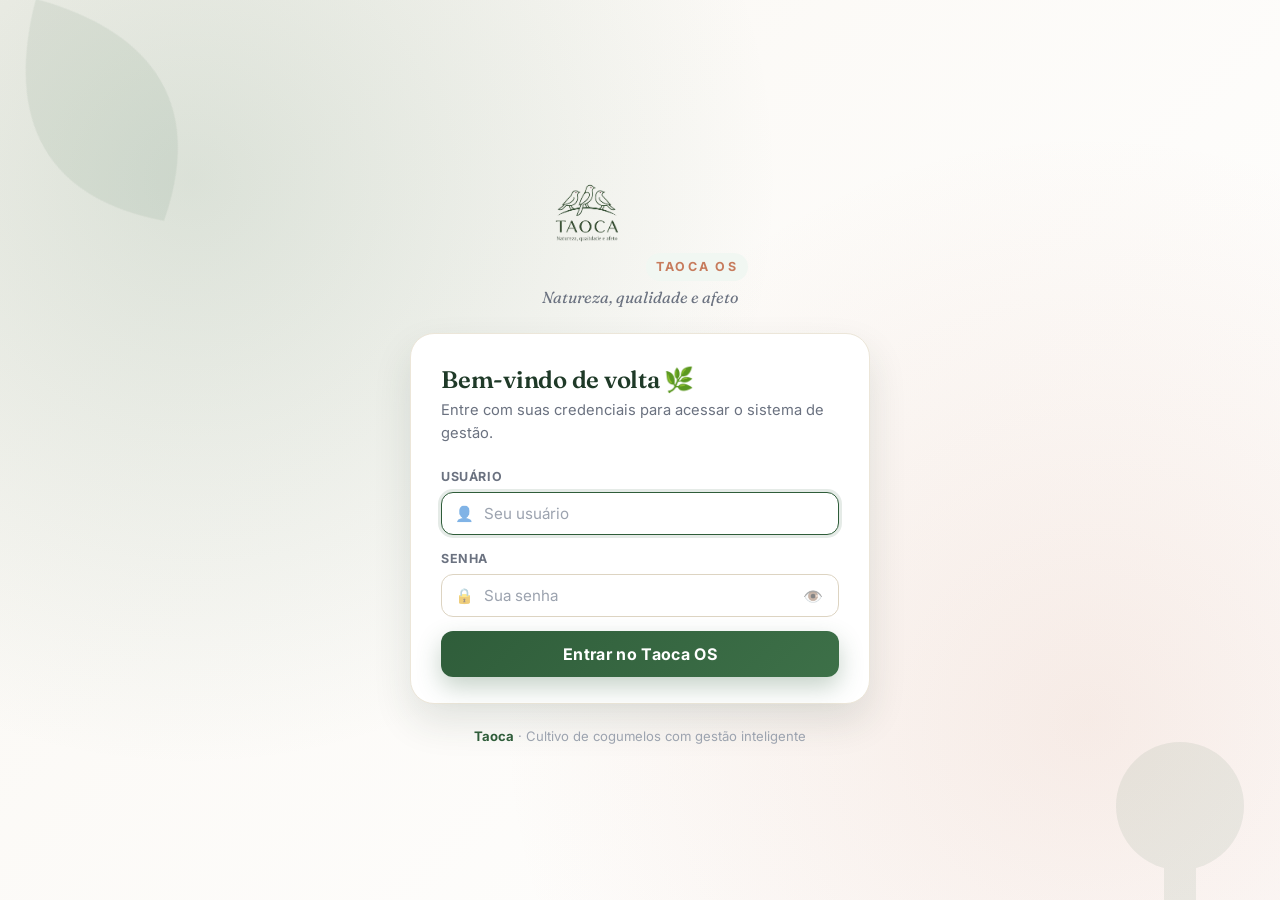
==== commit 1ea3b4a3: "feat(taoca-os): redesign executivo completo com módulos ERP e IA Transformação do site em 'Taoca OS'" ====
--- a/index.html
+++ b/index.html
@@ -1,1797 +1,673 @@
 <!DOCTYPE html>
-<html lang="pt-BR" data-theme="light">
-  <head>
-    <meta charset="UTF-8" />
-    <meta name="viewport" content="width=device-width, initial-scale=1.0" />
-    <title>Quadro de Tarefas - Nílzon e Marco</title>
-    <link rel="stylesheet" href="css/notifications.css" />
-    <style>
-      * { box-sizing: border-box; }
-
-      body {
-        margin: 0;
-        background: #f3f6fb;
-        color: #1f2a44;
-        font-family: -apple-system, BlinkMacSystemFont, 'Segoe UI', Roboto, Helvetica, Arial, sans-serif;
-      }
-
-      .page { min-height: 100vh; }
-
-      .hero {
-        background: linear-gradient(135deg, #204ccf 0%, #3b82f6 100%);
-        color: #ffffff;
-        padding: 18px 24px;
-        box-shadow: 0 6px 16px rgba(37, 99, 235, 0.18);
-      }
-
-      .hero-inner,
-      .content-inner,
-      .action-bar-inner {
-        max-width: 1200px;
-        margin: 0 auto;
-      }
-
-      .hero-top {
-        display: flex;
-        justify-content: space-between;
-        align-items: center;
-        gap: 20px;
-        flex-wrap: wrap;
-      }
-
-      .brand {
-        display: flex;
-        align-items: center;
-        gap: 16px;
-      }
-
-      .brand-icon {
-        display: grid;
-        place-items: center;
-        border-radius: 12px;
-        background: rgba(255, 255, 255, 0.12);
-        border: 1px solid rgba(255, 255, 255, 0.22);
-      }
-
-      h1 {
-        margin: 0 0 2px;
-        font-size: 1.55rem;
-        line-height: 1.15;
-        font-weight: 700;
-      }
-
-      h2 {
-        margin: 0;
-        font-size: 0.85rem;
-        font-weight: 500;
-        color: rgba(255, 255, 255, 0.82);
-      }
-
-      .brand-icon {
-        width: 44px;
-        height: 44px;
-        font-size: 20px;
-      }
-
-      .hero-actions-top {
-        display: flex;
-        align-items: center;
-        gap: 10px;
-        flex-wrap: wrap;
-      }
-
-      .nav-btn,
-      .logout-btn {
-        padding: 9px 16px;
-        font-size: 0.9rem;
-        border-radius: 999px;
-        border: 1px solid rgba(255, 255, 255, 0.32);
-        background: rgba(255, 255, 255, 0.14);
-        color: #ffffff;
-        cursor: pointer;
-        font-weight: 600;
-        text-decoration: none;
-        display: inline-flex;
-        align-items: center;
-        gap: 6px;
-      }
-      .nav-btn:hover,
-      .logout-btn:hover { background: rgba(255, 255, 255, 0.24); }
-
-      .logout-btn {
-        background: rgba(255, 255, 255, 0.06);
-      }
-
-      /* ----- Action Bar (sticky, sob o cabeçalho) ----- */
-      .action-bar {
-        position: sticky;
-        top: 0;
-        z-index: 30;
-        background: #ffffff;
-        border-bottom: 1px solid #e2e8f0;
-        box-shadow: 0 4px 14px rgba(15, 23, 42, 0.06);
-      }
-      .action-bar-inner {
-        display: flex;
-        align-items: center;
-        gap: 18px;
-        padding: 12px 24px;
-        flex-wrap: wrap;
-      }
-
-      .stats-mini {
-        display: flex;
-        align-items: center;
-        gap: 14px;
-        flex-shrink: 0;
-      }
-      .stat-mini {
-        display: flex;
-        align-items: baseline;
-        gap: 6px;
-      }
-      .stat-mini .stat-number {
-        font-size: 1.25rem;
-        font-weight: 700;
-        color: #1e293b;
-        line-height: 1;
-      }
-      .stat-mini .stat-label {
-        font-size: 0.72rem;
-        text-transform: uppercase;
-        letter-spacing: 0.08em;
-        color: #64748b;
-        font-weight: 600;
-      }
-      .stat-divider {
-        width: 1px;
-        height: 22px;
-        background: #e2e8f0;
-      }
-
-      .progress-block {
-        flex: 1;
-        min-width: 220px;
-        display: flex;
-        align-items: center;
-        gap: 10px;
-      }
-      .progress-block-label {
-        font-size: 0.78rem;
-        font-weight: 600;
-        color: #64748b;
-        white-space: nowrap;
-      }
-      .progress-track {
-        flex: 1;
-        height: 8px;
-        background: #e2e8f0;
-        border-radius: 999px;
-        overflow: hidden;
-      }
-      .progress-fill {
-        width: 0%;
-        height: 100%;
-        background: linear-gradient(90deg, #22c55e, #34d399);
-        border-radius: 999px;
-        transition: width 0.25s ease;
-      }
-      .progress-percent {
-        font-size: 0.82rem;
-        font-weight: 700;
-        color: #1e293b;
-        white-space: nowrap;
-        min-width: 78px;
-        text-align: right;
-      }
-
-      .action-buttons {
-        display: flex;
-        gap: 8px;
-        flex-shrink: 0;
-      }
-      .action-btn-primary,
-      .action-btn-ghost {
-        padding: 9px 14px;
-        font-size: 0.85rem;
-        border-radius: 999px;
-        font-weight: 600;
-        cursor: pointer;
-        font-family: inherit;
-        display: inline-flex;
-        align-items: center;
-        gap: 6px;
-      }
-      .action-btn-primary {
-        background: linear-gradient(135deg, #2563eb, #3b82f6);
-        color: #ffffff;
-        border: 0;
-        box-shadow: 0 4px 12px rgba(37, 99, 235, 0.22);
-      }
-      .action-btn-primary:hover { filter: brightness(0.96); }
-      .action-btn-ghost {
-        background: #ffffff;
-        color: #2563eb;
-        border: 1px solid #cfddf6;
-      }
-      .action-btn-ghost:hover { background: #f1f5f9; }
-
-      .content-inner { padding: 20px 24px 36px; }
-
-      .filter-bar {
-        margin-bottom: 18px;
-        display: flex;
-        gap: 14px;
-        align-items: center;
-        flex-wrap: wrap;
-        padding: 12px 14px;
-        background: #ffffff;
-        border: 1px solid #e2e8f0;
-        border-radius: 16px;
-        box-shadow: 0 6px 18px rgba(15, 23, 42, 0.05);
-      }
-      .filter-group {
-        display: flex;
-        gap: 8px;
-        flex-wrap: wrap;
-        align-items: center;
-      }
-      .filter-group-label {
-        font-size: 0.72rem;
-        font-weight: 700;
-        text-transform: uppercase;
-        letter-spacing: 0.08em;
-        color: #94a3b8;
-        margin-right: 4px;
-      }
-      .filter-divider {
-        width: 1px;
-        height: 24px;
-        background: #e2e8f0;
-      }
-
-      /* Dropdown de categoria nos filtros */
-      .cat-filter-wrap {
-        position: relative;
-      }
-      .cat-filter-trigger {
-        display: inline-flex;
-        align-items: center;
-        gap: 6px;
-        padding: 9px 14px;
-        font-size: 0.88rem;
-        font-weight: 600;
-        font-family: inherit;
-        cursor: pointer;
-        border-radius: 999px;
-        border: 1px solid #dbe4f0;
-        background: #ffffff;
-        color: #64748b;
-      }
-      .cat-filter-trigger:hover { background: #f8fafc; }
-      .cat-filter-trigger.active {
-        background: #2563eb;
-        color: #ffffff;
-        border-color: #2563eb;
-      }
-      .cat-filter-trigger::after {
-        content: '▾';
-        font-size: 0.7rem;
-        opacity: 0.8;
-      }
-      .cat-filter-menu {
-        position: absolute;
-        top: calc(100% + 6px);
-        left: 0;
-        z-index: 40;
-        min-width: 220px;
-        max-height: 360px;
-        overflow-y: auto;
-        overscroll-behavior: contain;
-        background: #ffffff;
-        border: 1px solid #e2e8f0;
-        border-radius: 12px;
-        box-shadow: 0 18px 38px rgba(15, 23, 42, 0.18);
-        padding: 6px;
-        display: none;
-      }
-      .cat-filter-menu.open { display: block; }
-      .cat-filter-menu::-webkit-scrollbar { width: 8px; }
-      .cat-filter-menu::-webkit-scrollbar-thumb { background: #cbd5e1; border-radius: 999px; }
-      .cat-filter-option {
-        width: 100%;
-        text-align: left;
-        padding: 8px 10px;
-        font-size: 0.85rem;
-        font-weight: 600;
-        border: 0;
-        background: transparent;
-        border-radius: 8px;
-        cursor: pointer;
-        color: #1e293b;
-        display: flex;
-        align-items: center;
-        gap: 8px;
-        font-family: inherit;
-      }
-      .cat-filter-option:hover { background: #f1f5f9; }
-      .cat-filter-option.selected { background: #eff6ff; color: #2563eb; }
-      .cat-filter-option .swatch {
-        width: 10px;
-        height: 10px;
-        border-radius: 999px;
-        flex: 0 0 10px;
-      }
-      .swatch.todas { background: #94a3b8; }
-
-      .filter-btn {
-        border: 1px solid #dbe4f0;
-        background: #ffffff;
-        color: #64748b;
-        border-radius: 999px;
-        padding: 9px 14px;
-        font-size: 0.88rem;
-        font-weight: 600;
-        cursor: pointer;
-        transition: background 0.2s;
-        appearance: none;
-        -webkit-appearance: none;
-        text-decoration: none;
-        font-family: inherit;
-      }
-      .filter-btn:hover { background: #f8fafc; }
-      .filter-btn.active {
-        background: #2563eb;
-        color: #ffffff;
-        border-color: #2563eb;
-      }
-
-      .board-toolbar {
-        display: flex;
-        justify-content: flex-end;
-        align-items: center;
-        gap: 16px;
-        margin-bottom: 14px;
-        flex-wrap: wrap;
-      }
-      .sync-indicator {
-        display: inline-flex;
-        align-items: center;
-        gap: 6px;
-        font-size: 0.82rem;
-        color: #64748b;
-      }
-      .sync-dot {
-        width: 8px;
-        height: 8px;
-        border-radius: 50%;
-        background: #34d399;
-        box-shadow: 0 0 0 4px rgba(52, 211, 153, 0.18);
-      }
-      .sync-dot.syncing { background: #f59e0b; box-shadow: 0 0 0 4px rgba(245, 158, 11, 0.2); }
-      .sync-dot.error   { background: #ef4444; box-shadow: 0 0 0 4px rgba(239, 68, 68, 0.2); }
-
-      .task-grid {
-        display: grid;
-        grid-template-columns: repeat(3, minmax(0, 1fr));
-        gap: 20px;
-      }
-
-      .task-card {
-        display: flex;
-        flex-direction: column;
-        min-height: 280px;
-        background: #ffffff;
-        border: 1px solid #dce5f1;
-        border-radius: 20px;
-        padding: 18px;
-        box-shadow: 0 10px 24px rgba(15, 23, 42, 0.05);
-        transition: transform 0.15s ease, box-shadow 0.15s ease, border-color 0.15s ease;
-      }
-      .task-card:hover {
-        transform: translateY(-2px);
-        box-shadow: 0 14px 28px rgba(15, 23, 42, 0.08);
-      }
-      .task-card.realizado {
-        background: #f0fdf4;
-        border-color: #86efac;
-      }
-      .task-card.atrasada {
-        border-color: #fca5a5;
-        box-shadow: 0 10px 24px rgba(239, 68, 68, 0.12);
-      }
-
-      .card-header {
-        display: flex;
-        align-items: center;
-        justify-content: space-between;
-        gap: 12px;
-        margin-bottom: 14px;
-      }
-
-      .card-meta {
-        display: flex;
-        align-items: center;
-        gap: 8px;
-        flex-wrap: wrap;
-      }
-
-      .tag {
-        font-size: 0.7rem;
-        font-weight: 700;
-        text-transform: uppercase;
-        letter-spacing: 0.04em;
-        padding: 5px 9px;
-        border-radius: 999px;
-        background: #eff6ff;
-        color: #2563eb;
-      }
-      .tag.empresarial { background: #eef2ff; color: #4f46e5; }
-      .tag.fiscal      { background: #ecfeff; color: #0f766e; }
-      .tag.juridico    { background: #f5f3ff; color: #7c3aed; }
-      .tag.consultoria { background: #fff7ed; color: #c2410c; }
-      .tag.fazenda     { background: #f0fdf4; color: #15803d; }
-
-      /* Categoria editável */
-      .category-wrap {
-        position: relative;
-        display: inline-flex;
-        align-items: center;
-        gap: 4px;
-      }
-      .tag.tag-editable {
-        cursor: pointer;
-        border: 1px solid transparent;
-        transition: filter 0.15s ease, border-color 0.15s ease;
-        display: inline-flex;
-        align-items: center;
-        gap: 4px;
-      }
-      .tag.tag-editable::after {
-        content: '▾';
-        font-size: 0.65rem;
-        opacity: 0.7;
-      }
-      .tag.tag-editable:hover {
-        filter: brightness(0.95);
-        border-color: rgba(15, 23, 42, 0.12);
-      }
-      .category-menu {
-        position: absolute;
-        top: calc(100% + 6px);
-        left: 0;
-        z-index: 50;
-        min-width: 190px;
-        background: #ffffff;
-        border: 1px solid #e2e8f0;
-        border-radius: 12px;
-        box-shadow: 0 18px 38px rgba(15, 23, 42, 0.18);
-        padding: 6px;
-        display: none;
-        max-height: 320px;
-        overflow-y: auto;
-        overscroll-behavior: contain;
-      }
-      .category-menu.open { display: block; }
-      .category-menu::-webkit-scrollbar { width: 8px; }
-      .category-menu::-webkit-scrollbar-track { background: transparent; }
-      .category-menu::-webkit-scrollbar-thumb {
-        background: #cbd5e1;
-        border-radius: 999px;
-      }
-      .category-menu::-webkit-scrollbar-thumb:hover { background: #94a3b8; }
-      .category-menu-title {
-        font-size: 0.7rem;
-        font-weight: 700;
-        text-transform: uppercase;
-        letter-spacing: 0.06em;
-        color: #94a3b8;
-        padding: 6px 10px 4px;
-        position: sticky;
-        top: 0;
-        background: #ffffff;
-        z-index: 1;
-      }
-      .category-option {
-        width: 100%;
-        text-align: left;
-        padding: 8px 10px;
-        font-size: 0.85rem;
-        font-weight: 600;
-        border: 0;
-        background: transparent;
-        border-radius: 8px;
-        cursor: pointer;
-        color: #1e293b;
-        display: flex;
-        align-items: center;
-        gap: 8px;
-        font-family: inherit;
-      }
-      .category-option:hover { background: #f1f5f9; }
-      .category-option.selected { background: #eff6ff; color: #2563eb; }
-      .category-option .swatch {
-        width: 10px;
-        height: 10px;
-        border-radius: 999px;
-        flex: 0 0 10px;
-      }
-      .swatch.institucional { background: #4338ca; }
-      .swatch.financeiro    { background: #047857; }
-      .swatch.fiscal        { background: #0f766e; }
-      .swatch.juridico      { background: #7c3aed; }
-      .swatch.comercial     { background: #be123c; }
-      .swatch.operacional   { background: #334155; }
-      .swatch.estrategico   { background: #b45309; }
-      .swatch.marketing     { background: #c026d3; }
-      .swatch.ti            { background: #0369a1; }
-      .swatch.consultoria   { background: #c2410c; }
-      .swatch.outras        { background: #64748b; }
-
-      /* Modal de prazo / calendário */
-      .modal-backdrop {
-        position: fixed;
-        inset: 0;
-        background: rgba(15, 23, 42, 0.55);
-        display: none;
-        align-items: center;
-        justify-content: center;
-        padding: 20px;
-        z-index: 100;
-      }
-      .modal-backdrop.open { display: flex; }
-      .modal-card {
-        width: 100%;
-        max-width: 380px;
-        background: #ffffff;
-        border-radius: 18px;
-        padding: 22px 22px 18px;
-        box-shadow: 0 24px 60px rgba(15, 23, 42, 0.32);
-      }
-      .modal-title {
-        margin: 0 0 4px;
-        font-size: 1.05rem;
-        font-weight: 700;
-        color: #1e293b;
-      }
-      .modal-subtitle {
-        margin: 0 0 16px;
-        font-size: 0.88rem;
-        color: #64748b;
-      }
-      .modal-task-name {
-        font-size: 0.85rem;
-        font-weight: 600;
-        color: #2563eb;
-        background: #eff6ff;
-        padding: 8px 10px;
-        border-radius: 10px;
-        margin-bottom: 14px;
-        line-height: 1.35;
-      }
-      .modal-label {
-        display: block;
-        font-size: 0.78rem;
-        font-weight: 700;
-        text-transform: uppercase;
-        letter-spacing: 0.04em;
-        color: #475569;
-        margin-bottom: 6px;
-      }
-      .modal-date-input {
-        width: 100%;
-        padding: 12px 14px;
-        font-size: 1rem;
-        border-radius: 12px;
-        border: 1px solid #cbd5e1;
-        background: #f8fafc;
-        color: #1e293b;
-        font-family: inherit;
-        outline: none;
-        cursor: pointer;
-      }
-      .modal-date-input:focus {
-        border-color: #2563eb;
-        background: #ffffff;
-        box-shadow: 0 0 0 3px rgba(37, 99, 235, 0.15);
-      }
-      .modal-quick-row {
-        display: flex;
-        flex-wrap: wrap;
-        gap: 6px;
-        margin-top: 10px;
-      }
-      .modal-quick-btn {
-        padding: 6px 10px;
-        font-size: 0.8rem;
-        font-weight: 600;
-        border-radius: 999px;
-        border: 1px solid #dbe4f0;
-        background: #ffffff;
-        color: #475569;
-        cursor: pointer;
-        font-family: inherit;
-      }
-      .modal-quick-btn:hover { background: #f1f5f9; }
-      .modal-actions {
-        margin-top: 18px;
-        display: flex;
-        justify-content: space-between;
-        gap: 10px;
-        flex-wrap: wrap;
-      }
-      .modal-btn {
-        flex: 1;
-        min-width: 100px;
-        padding: 11px 14px;
-        border-radius: 12px;
-        border: 0;
-        font-size: 0.92rem;
-        font-weight: 700;
-        cursor: pointer;
-        font-family: inherit;
-      }
-      .modal-btn.primary {
-        background: linear-gradient(135deg, #2563eb 0%, #3b82f6 100%);
-        color: #ffffff;
-        box-shadow: 0 8px 18px rgba(37, 99, 235, 0.22);
-      }
-      .modal-btn.primary:hover { filter: brightness(0.97); }
-      .modal-btn.secondary {
-        background: #f1f5f9;
-        color: #334155;
-      }
-      .modal-btn.secondary:hover { background: #e2e8f0; }
-      .modal-btn.danger {
-        background: #ffffff;
-        color: #b91c1c;
-        border: 1px solid #fecaca;
-      }
-      .modal-btn.danger:hover { background: #fef2f2; }
-
-      /* Form fields no modal */
-      .modal-field { margin-bottom: 12px; }
-      .modal-field label {
-        display: block;
-        font-size: 0.78rem;
-        font-weight: 700;
-        text-transform: uppercase;
-        letter-spacing: 0.04em;
-        color: #475569;
-        margin-bottom: 6px;
-      }
-      .modal-input,
-      .modal-textarea,
-      .modal-select {
-        width: 100%;
-        padding: 10px 12px;
-        font-size: 0.95rem;
-        border-radius: 10px;
-        border: 1px solid #cbd5e1;
-        background: #f8fafc;
-        color: #1e293b;
-        font-family: inherit;
-        outline: none;
-      }
-      .modal-textarea { min-height: 80px; resize: vertical; }
-      .modal-input:focus,
-      .modal-textarea:focus,
-      .modal-select:focus {
-        border-color: #2563eb;
-        background: #ffffff;
-        box-shadow: 0 0 0 3px rgba(37, 99, 235, 0.15);
-      }
-      .modal-card.large { max-width: 480px; }
-
-      .task-number,
-      .task-state {
-        display: inline-flex;
-        align-items: center;
-        justify-content: center;
-        min-width: 30px;
-        height: 30px;
-        padding: 0 10px;
-        border-radius: 999px;
-        background: #f8fafc;
-        color: #94a3b8;
-        font-size: 0.78rem;
-        font-weight: 700;
-      }
-      .task-state { min-width: auto; color: #64748b; }
-      .task-card.realizado .task-state {
-        background: #dcfce7;
-        color: #15803d;
-      }
-      .task-card.atrasada .task-state {
-        background: #fee2e2;
-        color: #b91c1c;
-      }
-
-      .task-content {
-        flex: 1;
-        display: flex;
-        flex-direction: column;
-      }
-
-      .task-title {
-        margin: 0 0 10px;
-        font-size: 1.08rem;
-        line-height: 1.35;
-        color: #1e293b;
-      }
-
-      .task-desc {
-        margin: 0 0 12px;
-        color: #64748b;
-        font-size: 0.95rem;
-        line-height: 1.55;
-      }
-
-      .due-row {
-        display: flex;
-        align-items: center;
-        justify-content: space-between;
-        gap: 8px;
-        margin-bottom: 10px;
-        padding: 8px 10px;
-        border-radius: 10px;
-        background: #f8fafc;
-        font-size: 0.82rem;
-        color: #475569;
-        flex-wrap: wrap;
-      }
-      .due-row .due-label { font-weight: 600; }
-      .due-row .due-value { color: #1e293b; font-weight: 700; }
-      .due-row.late .due-value { color: #b91c1c; }
-      .due-row.soon .due-value { color: #c2410c; }
-      .due-edit-btn {
-        background: transparent;
-        border: 1px solid #cbd5e1;
-        color: #475569;
-        padding: 4px 8px;
-        border-radius: 8px;
-        font-size: 0.75rem;
-        cursor: pointer;
-        font-weight: 600;
-      }
-      .due-edit-btn:hover { background: #ffffff; }
-
-      .completion-info {
-        display: none;
-        margin-top: 4px;
-        padding: 10px 12px;
-        border-radius: 12px;
-        background: #dcfce7;
-        color: #166534;
-        font-size: 0.85rem;
-        line-height: 1.4;
-      }
-      .task-card.realizado .completion-info { display: block; }
-      .task-card.realizado .task-title {
-        text-decoration: line-through;
-        color: #64748b;
-      }
-
-      .task-actions {
-        margin-top: auto;
-        padding-top: 16px;
-      }
-
-      .action-btn {
-        width: 100%;
-        border: none;
-        border-radius: 12px;
-        padding: 12px 16px;
-        background: linear-gradient(135deg, #2563eb 0%, #3b82f6 100%);
-        color: #ffffff;
-        font-size: 0.95rem;
-        font-weight: 700;
-        cursor: pointer;
-        box-shadow: 0 8px 18px rgba(37, 99, 235, 0.22);
-      }
-      .action-btn:hover { filter: brightness(0.98); }
-      .action-btn:disabled { opacity: 0.6; cursor: progress; }
-      .task-card.realizado .action-btn {
-        background: #ffffff;
-        color: #15803d;
-        border: 1px solid #86efac;
-        box-shadow: none;
-      }
-
-      .empty-state {
-        grid-column: 1 / -1;
-        padding: 32px 20px;
-        text-align: center;
-        background: #ffffff;
-        border: 1px dashed #cbd5e1;
-        border-radius: 18px;
-        color: #64748b;
-        display: none;
-      }
-
-      .loading-state {
-        grid-column: 1 / -1;
-        padding: 40px 20px;
-        text-align: center;
-        color: #64748b;
-        font-size: 0.95rem;
-      }
-
-      @media (max-width: 980px) {
-        .task-grid { grid-template-columns: repeat(2, minmax(0, 1fr)); }
-      }
-
-      @media (max-width: 860px) {
-        .action-bar-inner {
-          padding: 10px 16px;
-          gap: 12px;
+<html lang="pt-BR">
+<head>
+  <meta charset="UTF-8" />
+  <meta name="viewport" content="width=device-width, initial-scale=1.0" />
+  <title>Taoca OS — Home Executiva</title>
+  <link rel="stylesheet" href="css/taoca-design-system.css" />
+  <link rel="stylesheet" href="css/notifications.css" />
+  <link rel="icon" href="assets/taoca-logo.png" />
+  <style>
+    /* ----- Hero da Home ----- */
+    .home-hero {
+      background:
+        radial-gradient(circle at 20% 0%, rgba(74,120,86,0.15) 0%, transparent 55%),
+        radial-gradient(circle at 90% 100%, rgba(199,123,92,0.10) 0%, transparent 55%),
+        linear-gradient(135deg, #FFFFFF 0%, var(--taoca-cream-100) 100%);
+      border: 1px solid var(--border-soft);
+      border-radius: var(--radius-2xl);
+      padding: 32px 36px;
+      margin-bottom: 28px;
+      position: relative;
+      overflow: hidden;
+    }
+    .home-hero::after {
+      content: '';
+      position: absolute;
+      right: -40px;
+      bottom: -40px;
+      width: 220px;
+      height: 220px;
+      background: url('assets/taoca-logo.png') no-repeat center/contain;
+      opacity: 0.06;
+      pointer-events: none;
+    }
+    .home-hero .eyebrow {
+      font-size: 0.78rem;
+      font-weight: 700;
+      letter-spacing: 0.18em;
+      text-transform: uppercase;
+      color: var(--accent);
+      margin-bottom: 8px;
+    }
+    .home-hero h1 {
+      font-family: var(--font-serif);
+      font-size: 2.2rem;
+      font-weight: 600;
+      letter-spacing: -0.02em;
+      color: var(--brand-strong);
+      margin-bottom: 10px;
+      line-height: 1.15;
+    }
+    .home-hero .lead {
+      font-size: 1rem;
+      color: var(--text-secondary);
+      max-width: 720px;
+      line-height: 1.6;
+    }
+    .home-hero .hero-actions {
+      margin-top: 22px;
+      display: flex;
+      gap: 10px;
+      flex-wrap: wrap;
+    }
+
+    /* ----- IA Briefing ----- */
+    .ia-briefing {
+      background: linear-gradient(135deg, var(--taoca-green-900), var(--taoca-green-700));
+      color: #FFF;
+      border-radius: var(--radius-2xl);
+      padding: 26px 28px;
+      margin-bottom: 28px;
+      display: flex;
+      align-items: flex-start;
+      gap: 18px;
+      position: relative;
+      overflow: hidden;
+      box-shadow: var(--shadow-lg);
+    }
+    .ia-briefing::before {
+      content: '';
+      position: absolute;
+      top: -60px; right: -60px;
+      width: 240px; height: 240px;
+      border-radius: 50%;
+      background: radial-gradient(circle, rgba(199,123,92,0.4), transparent 70%);
+      pointer-events: none;
+    }
+    .ia-briefing .ia-avatar {
+      width: 52px; height: 52px;
+      border-radius: 50%;
+      background: rgba(255,255,255,0.16);
+      display: grid; place-items: center;
+      font-size: 1.5rem;
+      flex-shrink: 0;
+      border: 2px solid rgba(255,255,255,0.25);
+    }
+    .ia-briefing .ia-content { flex: 1; min-width: 0; position: relative; }
+    .ia-briefing .ia-label {
+      font-size: 0.72rem;
+      font-weight: 700;
+      letter-spacing: 0.12em;
+      text-transform: uppercase;
+      color: rgba(255,255,255,0.7);
+      margin-bottom: 6px;
+    }
+    .ia-briefing .ia-text {
+      font-family: var(--font-serif);
+      font-size: 1.15rem;
+      line-height: 1.5;
+      font-weight: 500;
+    }
+    .ia-briefing .ia-actions {
+      margin-top: 14px;
+      display: flex;
+      gap: 8px;
+      flex-wrap: wrap;
+    }
+    .ia-briefing .ia-chip {
+      background: rgba(255,255,255,0.15);
+      border: 1px solid rgba(255,255,255,0.22);
+      color: #FFF;
+      font-size: 0.82rem;
+      font-weight: 600;
+      padding: 7px 14px;
+      border-radius: 999px;
+      cursor: pointer;
+      font-family: inherit;
+      transition: background var(--t-fast);
+    }
+    .ia-briefing .ia-chip:hover { background: rgba(255,255,255,0.28); }
+
+    /* ----- Module Cards (atalhos) ----- */
+    .module-grid {
+      display: grid;
+      grid-template-columns: repeat(4, minmax(0, 1fr));
+      gap: 18px;
+    }
+    @media (max-width: 1100px) { .module-grid { grid-template-columns: repeat(2, minmax(0, 1fr)); } }
+    @media (max-width: 600px)  { .module-grid { grid-template-columns: 1fr; } }
+
+    .module-card {
+      background: var(--bg-surface);
+      border: 1px solid var(--border-soft);
+      border-radius: var(--radius-xl);
+      padding: 22px;
+      display: flex;
+      flex-direction: column;
+      gap: 8px;
+      cursor: pointer;
+      text-decoration: none;
+      color: inherit;
+      transition: transform var(--t-base), box-shadow var(--t-base), border-color var(--t-base);
+      position: relative;
+      overflow: hidden;
+    }
+    .module-card:hover {
+      transform: translateY(-3px);
+      box-shadow: var(--shadow-md);
+      border-color: var(--taoca-green-300);
+    }
+    .module-card .m-icon {
+      width: 48px; height: 48px;
+      border-radius: 14px;
+      background: var(--taoca-green-50);
+      color: var(--brand);
+      display: grid; place-items: center;
+      font-size: 1.4rem;
+      margin-bottom: 6px;
+    }
+    .module-card.m-clay .m-icon { background: var(--taoca-clay-100); color: #8B4A30; }
+    .module-card.m-gold .m-icon { background: var(--taoca-gold-100); color: #7A5A2A; }
+    .module-card.m-info .m-icon { background: var(--info-bg); color: var(--info); }
+    .module-card .m-title {
+      font-family: var(--font-serif);
+      font-size: 1.1rem;
+      font-weight: 600;
+      color: var(--text-primary);
+    }
+    .module-card .m-desc {
+      font-size: 0.85rem;
+      color: var(--text-secondary);
+      line-height: 1.5;
+    }
+    .module-card .m-stat {
+      margin-top: 10px;
+      font-size: 0.8rem;
+      color: var(--text-secondary);
+      display: flex;
+      align-items: center;
+      gap: 6px;
+    }
+    .module-card .m-stat strong { color: var(--text-primary); font-size: 1rem; }
+
+    /* ----- Activity feed ----- */
+    .activity-feed {
+      list-style: none;
+      margin: 0; padding: 0;
+    }
+    .activity-feed li {
+      display: flex;
+      gap: 12px;
+      padding: 12px 0;
+      border-bottom: 1px solid var(--border-soft);
+    }
+    .activity-feed li:last-child { border-bottom: 0; }
+    .activity-feed .a-icon {
+      width: 36px; height: 36px;
+      border-radius: 50%;
+      background: var(--taoca-green-50);
+      display: grid; place-items: center;
+      flex-shrink: 0;
+      font-size: 1rem;
+    }
+    .activity-feed .a-text { flex: 1; min-width: 0; }
+    .activity-feed .a-title { font-size: 0.9rem; font-weight: 600; color: var(--text-primary); margin-bottom: 2px; }
+    .activity-feed .a-meta { font-size: 0.78rem; color: var(--text-muted); }
+
+    /* ----- Mini chart ----- */
+    .mini-spark {
+      display: flex;
+      align-items: flex-end;
+      gap: 4px;
+      height: 50px;
+      margin-top: 8px;
+    }
+    .mini-spark .bar {
+      flex: 1;
+      background: linear-gradient(180deg, var(--taoca-green-500), var(--taoca-green-700));
+      border-radius: 3px 3px 0 0;
+      min-height: 3px;
+      transition: height 0.4s ease;
+    }
+
+    /* Quick links row */
+    .quick-row {
+      display: grid;
+      grid-template-columns: repeat(3, 1fr);
+      gap: 14px;
+      margin-bottom: 28px;
+    }
+    @media (max-width: 720px) { .quick-row { grid-template-columns: 1fr; } }
+    .quick-row .q-card {
+      background: var(--bg-surface);
+      border: 1px solid var(--border-soft);
+      border-radius: var(--radius-lg);
+      padding: 16px 18px;
+      display: flex;
+      align-items: center;
+      gap: 14px;
+    }
+    .quick-row .q-icon {
+      width: 40px; height: 40px;
+      border-radius: 12px;
+      display: grid; place-items: center;
+      font-size: 1.1rem;
+    }
+    .quick-row .q-text { flex: 1; }
+    .quick-row .q-label { font-size: 0.75rem; text-transform: uppercase; letter-spacing: 0.08em; color: var(--text-muted); font-weight: 700; }
+    .quick-row .q-value { font-family: var(--font-serif); font-size: 1.3rem; font-weight: 600; color: var(--text-primary); }
+  </style>
+</head>
+<body>
+  <!-- O conteúdo abaixo é o "main" — o shell envolve com sidebar+topbar -->
+
+  <!-- Hero da Home -->
+  <section class="home-hero">
+    <div class="eyebrow">🍄 Taoca OS · Home Executiva</div>
+    <h1 id="greeting">Bem-vindo de volta</h1>
+    <p class="lead">
+      Seu centro de comando para cultivar com clareza. Aqui você acompanha tarefas, produção, clientes,
+      finanças e estratégia — tudo orientado por dados e pela <strong>Taoca IA</strong>.
+    </p>
+    <div class="hero-actions">
+      <a class="btn btn-primary" href="tarefas.html">📋 Quadro de tarefas</a>
+      <a class="btn btn-secondary" href="dashboard.html">📊 Painel gerencial</a>
+      <button class="btn btn-ghost" id="open-ia-btn" type="button">🤖 Falar com a Taoca IA</button>
+    </div>
+  </section>
+
+  <!-- IA Briefing -->
+  <section class="ia-briefing">
+    <div class="ia-avatar">🤖</div>
+    <div class="ia-content">
+      <div class="ia-label">Briefing inteligente</div>
+      <div class="ia-text" id="ia-briefing-text">Analisando os dados da sua operação…</div>
+      <div class="ia-actions">
+        <button class="ia-chip" data-q="O que devo fazer hoje?">📌 O que fazer hoje?</button>
+        <button class="ia-chip" data-q="Resumo do mês">📈 Resumo do mês</button>
+        <button class="ia-chip" data-q="Há tarefas atrasadas?">⚠️ Atrasadas</button>
+        <button class="ia-chip" data-q="Como está a produção?">🍄 Produção</button>
+      </div>
+    </div>
+  </section>
+
+  <!-- KPIs principais -->
+  <section class="section-head">
+    <div class="title-block">
+      <div class="eyebrow">Indicadores chave</div>
+      <h2 class="h-title">Visão executiva de hoje</h2>
+      <p class="h-sub">Métricas vivas atualizadas em tempo real conforme a equipe registra atividades.</p>
+    </div>
+    <span class="sync-pill"><span class="sync-dot" id="sync-dot"></span><span id="sync-text">Sincronizado</span></span>
+  </section>
+
+  <div class="grid grid-4 mb-6">
+    <div class="kpi-card kpi-emerald">
+      <span class="kpi-label">📊 Produtividade</span>
+      <span class="kpi-value" id="kpi-productivity">0%</span>
+      <span class="kpi-trend" id="kpi-productivity-trend">— sem variação</span>
+    </div>
+    <div class="kpi-card kpi-clay">
+      <span class="kpi-label">✅ Concluídas no mês</span>
+      <span class="kpi-value" id="kpi-month-done">0</span>
+      <span class="text-sm text-secondary" id="kpi-month-done-sub">de 0 totais no período</span>
+    </div>
+    <div class="kpi-card kpi-gold">
+      <span class="kpi-label">⏳ Em andamento</span>
+      <span class="kpi-value" id="kpi-pending">0</span>
+      <span class="text-sm text-secondary" id="kpi-pending-sub">tarefas no quadro</span>
+    </div>
+    <div class="kpi-card">
+      <span class="kpi-label">⚠️ Atrasadas</span>
+      <span class="kpi-value" id="kpi-late" style="color:var(--accent)">0</span>
+      <span class="text-sm text-secondary" id="kpi-late-sub">precisam de atenção</span>
+    </div>
+  </div>
+
+  <!-- Quick row -->
+  <div class="quick-row">
+    <div class="q-card">
+      <div class="q-icon" style="background:var(--taoca-green-50);color:var(--brand);">🍄</div>
+      <div class="q-text">
+        <div class="q-label">Lotes ativos</div>
+        <div class="q-value" id="q-lotes">—</div>
+      </div>
+    </div>
+    <div class="q-card">
+      <div class="q-icon" style="background:var(--taoca-clay-100);color:#8B4A30;">👥</div>
+      <div class="q-text">
+        <div class="q-label">Clientes ativos</div>
+        <div class="q-value" id="q-clientes">—</div>
+      </div>
+    </div>
+    <div class="q-card">
+      <div class="q-icon" style="background:var(--taoca-gold-100);color:#7A5A2A;">📑</div>
+      <div class="q-text">
+        <div class="q-label">ATAs registradas</div>
+        <div class="q-value" id="q-atas">—</div>
+      </div>
+    </div>
+  </div>
+
+  <!-- Módulos do sistema -->
+  <section class="section-head">
+    <div class="title-block">
+      <div class="eyebrow">Módulos do Taoca OS</div>
+      <h2 class="h-title">Áreas de gestão</h2>
+      <p class="h-sub">Acesse rapidamente cada núcleo da operação.</p>
+    </div>
+  </section>
+
+  <div class="module-grid mb-6">
+    <a class="module-card" href="tarefas.html">
+      <div class="m-icon">✅</div>
+      <div class="m-title">Tarefas</div>
+      <div class="m-desc">Quadro Kanban da equipe, prazos, categorias e progresso em tempo real.</div>
+      <div class="m-stat"><strong id="m-tasks">0</strong> tarefas no quadro</div>
+    </a>
+    <a class="module-card m-info" href="dashboard.html">
+      <div class="m-icon">📊</div>
+      <div class="m-title">Painel Gerencial</div>
+      <div class="m-desc">Indicadores de performance, ranking, evolução e distribuição.</div>
+      <div class="m-stat"><strong id="m-perf">0%</strong> de progresso geral</div>
+    </a>
+    <a class="module-card" href="atas.html">
+      <div class="m-icon">📑</div>
+      <div class="m-title">ATAs</div>
+      <div class="m-desc">Registre reuniões e gere tarefas em lote a partir de decisões.</div>
+      <div class="m-stat"><strong id="m-atas">0</strong> atas registradas</div>
+    </a>
+    <a class="module-card m-clay" href="producao.html">
+      <div class="m-icon">🍄</div>
+      <div class="m-title">Produção</div>
+      <div class="m-desc">Lotes de cultivo, inoculação, frutificação, colheita e rendimento.</div>
+      <div class="m-stat"><strong id="m-lotes">0</strong> lotes ativos</div>
+    </a>
+    <a class="module-card m-clay" href="clientes.html">
+      <div class="m-icon">👥</div>
+      <div class="m-title">Clientes &amp; CRM</div>
+      <div class="m-desc">Pipeline, histórico, segmentação e oportunidades de relacionamento.</div>
+      <div class="m-stat"><strong id="m-clientes">0</strong> clientes cadastrados</div>
+    </a>
+    <a class="module-card m-gold" href="financeiro.html">
+      <div class="m-icon">💰</div>
+      <div class="m-title">Financeiro</div>
+      <div class="m-desc">Fluxo de caixa, contas a pagar/receber, margem por produto.</div>
+      <div class="m-stat"><strong id="m-fin">—</strong> visão financeira</div>
+    </a>
+    <a class="module-card m-info" href="estrategia.html">
+      <div class="m-icon">🎯</div>
+      <div class="m-title">Estratégia &amp; OKRs</div>
+      <div class="m-desc">Plano de negócios vivo, objetivos trimestrais e cenários.</div>
+      <div class="m-stat"><strong id="m-okr">—</strong> OKRs em curso</div>
+    </a>
+    <a class="module-card m-gold" href="#" id="open-ia-card">
+      <div class="m-icon">🤖</div>
+      <div class="m-title">Taoca IA</div>
+      <div class="m-desc">Sua copiloto. Análises, insights e geração de conteúdo sob demanda.</div>
+      <div class="m-stat"><strong>Disponível 24/7</strong></div>
+    </a>
+  </div>
+
+  <!-- Atividade recente + spark -->
+  <section class="grid grid-2 mb-6">
+    <div class="card card-pad">
+      <div class="section-head" style="margin-bottom:8px">
+        <div class="title-block">
+          <h3 class="h-title" style="font-size:1.15rem">Atividade recente</h3>
+          <p class="h-sub">Últimas conclusões e movimentos da equipe.</p>
+        </div>
+      </div>
+      <ul class="activity-feed" id="activity-feed">
+        <li><div class="a-icon">⏳</div><div class="a-text"><div class="a-title">Carregando atividades…</div><div class="a-meta">Aguarde um momento</div></div></li>
+      </ul>
+    </div>
+
+    <div class="card card-pad">
+      <div class="section-head" style="margin-bottom:8px">
+        <div class="title-block">
+          <h3 class="h-title" style="font-size:1.15rem">Pulso da equipe</h3>
+          <p class="h-sub">Tarefas concluídas nos últimos 14 dias.</p>
+        </div>
+      </div>
+      <div class="mini-spark" id="mini-spark"></div>
+      <div class="flex justify-between mt-3 text-xs text-muted">
+        <span>14 dias atrás</span>
+        <span>Hoje</span>
+      </div>
+      <div class="mt-4 text-sm">
+        <strong id="spark-total">0</strong> conclusões neste período · 
+        <span class="text-secondary">média de <strong id="spark-avg">0</strong>/dia</span>
+      </div>
+    </div>
+  </section>
+
+  <!-- Cita ção / rodapé orgânico -->
+  <div class="card card-pad" style="background:linear-gradient(135deg, var(--taoca-cream-50), #FFF); text-align:center; border-style:dashed;">
+    <div class="text-xs uppercase font-bold" style="color:var(--accent); letter-spacing:0.18em; margin-bottom:8px;">Filosofia Taoca</div>
+    <p style="font-family:var(--font-serif); font-size:1.2rem; font-style:italic; color:var(--brand-strong); margin:0;">
+      "Cultivar cogumelos é cultivar tempo, paciência e cuidado.<br>
+      A Taoca OS está aqui para que cada decisão seja feita com a mesma serenidade."
+    </p>
+    <p class="text-secondary text-sm mt-3" style="margin:12px 0 0;">Natureza · Qualidade · Afeto</p>
+  </div>
+
+  <!-- Scripts -->
+  <script src="js/taoca-shell.js"></script>
+  <script src="js/notifications.js"></script>
+  <script src="js/taoca-ai.js"></script>
+  <script>
+    (function () {
+      // Monta o shell (sidebar + topbar)
+      TaocaShell.mount({
+        active: 'home',
+        breadcrumb: 'Taoca OS',
+        title: 'Home Executiva',
+      });
+
+      // ---- Saudação dinâmica ----
+      const user = TaocaShell.getCurrentUser();
+      const h = new Date().getHours();
+      const periodo = h < 12 ? 'Bom dia' : (h < 18 ? 'Boa tarde' : 'Boa noite');
+      const greetEl = document.getElementById('greeting');
+      if (greetEl) greetEl.textContent = `${periodo}, ${user || 'cultivador(a)'} 🌿`;
+
+      // ---- Sync indicator ----
+      const syncDot = document.getElementById('sync-dot');
+      const syncText = document.getElementById('sync-text');
+      function setSync(state, msg) {
+        syncDot.classList.remove('syncing','error');
+        if (state === 'syncing') syncDot.classList.add('syncing');
+        if (state === 'error')   syncDot.classList.add('error');
+        syncText.textContent = msg || (state==='syncing'?'Sincronizando…':state==='error'?'Falha':'Sincronizado');
+      }
+
+      // ---- Helpers ----
+      function startOfDay(d){const x=new Date(d);x.setHours(0,0,0,0);return x;}
+      function startOfMonth(d){const x=startOfDay(d);x.setDate(1);return x;}
+      function parseCompleted(t){
+        if(t.completed_at_iso){const d=new Date(t.completed_at_iso); if(!isNaN(d)) return d;}
+        if(t.completed_at){const m=String(t.completed_at).match(/(\d{2})\/(\d{2})\/(\d{4})[ ,]+(\d{2}):(\d{2})/); if(m) return new Date(+m[3],+m[2]-1,+m[1],+m[4],+m[5]);}
+        return null;
+      }
+
+      async function fetchJson(url) {
+        try { const r = await fetch(url); if (!r.ok) return null; return await r.json(); } catch(e) { return null; }
+      }
+
+      // ---- Render Briefing IA ----
+      function buildBriefing(tasks) {
+        const today = startOfDay(new Date());
+        const monthStart = startOfMonth(new Date());
+        const total = tasks.length;
+        const done = tasks.filter(t => t.status === 'concluida').length;
+        const pending = total - done;
+        const monthDone = tasks.filter(t => { if (t.status!=='concluida') return false; const d=parseCompleted(t); return d&&d>=monthStart;}).length;
+        const late = tasks.filter(t => {
+          if (t.status==='concluida' || !t.due_date) return false;
+          const m = String(t.due_date).match(/^(\d{4})-(\d{2})-(\d{2})/);
+          if(!m) return false;
+          return new Date(+m[1],+m[2]-1,+m[3]) < today;
+        }).length;
+
+        let msg;
+        if (total === 0) {
+          msg = `Sua operação está pronta para começar! Crie sua primeira tarefa em <strong>Tarefas</strong> ou cadastre uma ATA. 🌱`;
+        } else if (late > 0) {
+          msg = `Você tem <strong>${late}</strong> tarefa(s) atrasada(s) e <strong>${pending}</strong> em andamento. Sugiro abrir o quadro e priorizar essas pendências. 📌`;
+        } else if (monthDone > 0) {
+          msg = `Excelente! Você concluiu <strong>${monthDone}</strong> tarefa(s) este mês. Há <strong>${pending}</strong> pendente(s) — mantenha o ritmo. 🚀`;
+        } else {
+          msg = `Você tem <strong>${pending}</strong> tarefa(s) em andamento. Que tal começar pela mais antiga? Posso te ajudar a priorizar. 💪`;
         }
-        .progress-block { order: 3; flex-basis: 100%; }
-      }
-
-      @media (max-width: 720px) {
-        .hero, .content-inner, .action-bar-inner {
-          padding-left: 16px;
-          padding-right: 16px;
-        }
-        .hero-top {
-          flex-direction: column;
-          align-items: stretch;
-          gap: 12px;
-        }
-        .hero-actions-top { justify-content: flex-end; }
-        .stats-mini { gap: 10px; }
-        .stat-mini .stat-number { font-size: 1.1rem; }
-        .filter-bar { gap: 10px; }
-        .filter-divider { display: none; }
-      }
-
-      @media (max-width: 640px) {
-        .task-grid { grid-template-columns: 1fr; }
-        h1 { font-size: 1.4rem; }
-        .action-buttons { width: 100%; }
-        .action-btn-primary, .action-btn-ghost { flex: 1; justify-content: center; }
-      }
-    </style>
-  </head>
-  <body>
-    <div class="page">
-      <header class="hero">
-        <div class="hero-inner">
-          <div class="hero-top">
-            <div class="brand">
-              <div class="brand-icon">☑</div>
-              <div>
-                <h1>Quadro de Tarefas</h1>
-                <h2>Versão 1.0</h2>
-              </div>
-            </div>
-
-            <div class="hero-actions-top" id="hero-actions-top">
-              <a class="nav-btn" href="atas.html" title="ATAs e criação em série">📑 ATA's</a>
-              <a class="nav-btn" href="dashboard.html" title="Painel gerencial">📊 Painel gerencial</a>
-              <button class="logout-btn" id="logout-btn" type="button">Sair</button>
-            </div>
-          </div>
-        </div>
-      </header>
-
-      <div class="action-bar">
-        <div class="action-bar-inner">
-          <div class="stats-mini">
-            <div class="stat-mini">
-              <span class="stat-number" id="stat-total">0</span>
-              <span class="stat-label">Total</span>
-            </div>
-            <div class="stat-divider"></div>
-            <div class="stat-mini">
-              <span class="stat-number" id="stat-completed">0</span>
-              <span class="stat-label">Concluídas</span>
-            </div>
-            <div class="stat-divider"></div>
-            <div class="stat-mini">
-              <span class="stat-number" id="stat-pending">0</span>
-              <span class="stat-label">Pendentes</span>
-            </div>
-          </div>
-
-          <div class="progress-block">
-            <span class="progress-block-label">Progresso</span>
-            <div class="progress-track">
-              <div class="progress-fill" id="progress-bar"></div>
-            </div>
-            <span class="progress-percent" id="progress-text">0%</span>
-          </div>
-
-          <div class="action-buttons">
-            <button class="action-btn-primary" id="new-task-btn" type="button">➕ Nova tarefa</button>
-            <button class="action-btn-ghost" id="invite-btn" type="button">📩 Convidar</button>
-          </div>
-        </div>
-      </div>
-
-      <main class="content-inner">
-        <section class="filter-bar" id="filter-bar">
-          <div class="filter-group">
-            <span class="filter-group-label">Status</span>
-            <button class="filter-btn active" type="button" data-filter-type="status" data-value="todas">Todas</button>
-            <button class="filter-btn" type="button" data-filter-type="status" data-value="pendentes">Pendentes</button>
-            <button class="filter-btn" type="button" data-filter-type="status" data-value="concluida">Concluídas</button>
-            <button class="filter-btn" type="button" data-filter-type="status" data-value="atrasadas">Atrasadas</button>
-            <button class="filter-btn" type="button" data-filter-type="status" data-value="proximas">Próximos 7 dias</button>
-          </div>
-
-          <div class="filter-divider"></div>
-
-          <div class="filter-group">
-            <span class="filter-group-label">Categoria</span>
-            <div class="cat-filter-wrap" id="cat-filter-wrap">
-              <button type="button" class="cat-filter-trigger" id="cat-filter-trigger" aria-haspopup="true" aria-expanded="false">
-                <span class="swatch todas" id="cat-filter-swatch"></span>
-                <span id="cat-filter-label">Todas</span>
-              </button>
-              <div class="cat-filter-menu" id="cat-filter-menu" role="menu"></div>
-            </div>
-          </div>
-        </section>
-
-        <div class="board-toolbar">
-          <div class="sync-indicator" id="sync-indicator">
-            <span class="sync-dot" id="sync-dot"></span>
-            <span id="sync-text">Sincronizado</span>
-          </div>
-        </div>
-
-        <section class="task-grid" id="task-grid">
-          <div class="loading-state" id="loading-state">Carregando tarefas da equipe…</div>
-          <div id="empty-state" class="empty-state">Nenhuma tarefa encontrada para este filtro.</div>
-        </section>
-      </main>
-    </div>
-
-    <!-- Modal de prazo (calendário) -->
-    <div class="modal-backdrop" id="due-modal" role="dialog" aria-modal="true" aria-labelledby="due-modal-title">
-      <div class="modal-card">
-        <h3 class="modal-title" id="due-modal-title">Definir prazo</h3>
-        <p class="modal-subtitle">Escolha a data limite para esta tarefa.</p>
-        <div class="modal-task-name" id="due-modal-task">—</div>
-
-        <label class="modal-label" for="due-modal-date">Data do prazo</label>
-        <input type="date" id="due-modal-date" class="modal-date-input" />
-
-        <div class="modal-quick-row" id="due-modal-quick">
-          <button type="button" class="modal-quick-btn" data-quick="today">Hoje</button>
-          <button type="button" class="modal-quick-btn" data-quick="tomorrow">Amanhã</button>
-          <button type="button" class="modal-quick-btn" data-quick="3d">Em 3 dias</button>
-          <button type="button" class="modal-quick-btn" data-quick="7d">Em 7 dias</button>
-          <button type="button" class="modal-quick-btn" data-quick="15d">Em 15 dias</button>
-          <button type="button" class="modal-quick-btn" data-quick="30d">Em 30 dias</button>
-        </div>
-
-        <div class="modal-actions">
-          <button type="button" class="modal-btn danger" id="due-modal-clear">Remover prazo</button>
-          <button type="button" class="modal-btn secondary" id="due-modal-cancel">Cancelar</button>
-          <button type="button" class="modal-btn primary" id="due-modal-save">Salvar</button>
-        </div>
-      </div>
-    </div>
-
-    <!-- Modal de Nova Tarefa -->
-    <div class="modal-backdrop" id="new-task-modal" role="dialog" aria-modal="true" aria-labelledby="new-task-modal-title">
-      <div class="modal-card large">
-        <h3 class="modal-title" id="new-task-modal-title">➕ Nova tarefa</h3>
-        <p class="modal-subtitle">Crie um novo card no quadro da equipe.</p>
-
-        <div class="modal-field">
-          <label for="new-task-title">Título *</label>
-          <input type="text" id="new-task-title" class="modal-input" placeholder="Ex.: Enviar contrato à diretoria" maxlength="200" />
-        </div>
-
-        <div class="modal-field">
-          <label for="new-task-desc">Descrição</label>
-          <textarea id="new-task-desc" class="modal-textarea" placeholder="Detalhes, contexto e observações" maxlength="800"></textarea>
-        </div>
-
-        <div class="modal-field">
-          <label for="new-task-category">Categoria</label>
-          <select id="new-task-category" class="modal-select">
-            <option value="institucional">Institucional</option>
-            <option value="financeiro">Financeiro</option>
-            <option value="fiscal">Fiscal</option>
-            <option value="juridico">Jurídico</option>
-            <option value="comercial">Comercial</option>
-            <option value="operacional">Operacional</option>
-            <option value="estrategico">Estratégico</option>
-            <option value="marketing">Marketing</option>
-            <option value="ti">TI</option>
-            <option value="consultoria">Consultoria</option>
-            <option value="outras">Outras</option>
-          </select>
-        </div>
-
-        <div class="modal-field">
-          <label for="new-task-due">Prazo (opcional)</label>
-          <input type="date" id="new-task-due" class="modal-input" />
-        </div>
-
-        <div class="modal-field">
-          <label for="new-task-author">Quem está criando? (opcional)</label>
-          <input type="text" id="new-task-author" class="modal-input" placeholder="Seu nome" maxlength="80" />
-        </div>
-
-        <div class="modal-actions">
-          <button type="button" class="modal-btn secondary" id="new-task-cancel">Cancelar</button>
-          <button type="button" class="modal-btn primary" id="new-task-save">Criar tarefa</button>
-        </div>
-      </div>
-    </div>
-
-    <script>
-      (function () {
-        // ---------- Auth gate ----------
-        const SESSION_KEY = 'taoca-auth-ok';
-        try {
-          if (sessionStorage.getItem(SESSION_KEY) !== '1') {
-            window.location.replace('login.html');
-            return;
-          }
-        } catch (e) {
-          window.location.replace('login.html');
+        document.getElementById('ia-briefing-text').innerHTML = msg;
+      }
+
+      // ---- KPIs ----
+      function renderKpis(tasks) {
+        const today = startOfDay(new Date());
+        const monthStart = startOfMonth(new Date());
+        const total = tasks.length;
+        const done = tasks.filter(t => t.status === 'concluida').length;
+        const pending = total - done;
+        const pct = total ? Math.round((done/total)*100) : 0;
+        const monthDone = tasks.filter(t => { if (t.status!=='concluida') return false; const d=parseCompleted(t); return d&&d>=monthStart;}).length;
+        const monthTotal = tasks.filter(t => {
+          // criadas neste mês? sem campo created_at, usamos tudo no quadro como base do mês
+          return true;
+        }).length;
+        const late = tasks.filter(t => {
+          if (t.status==='concluida' || !t.due_date) return false;
+          const m = String(t.due_date).match(/^(\d{4})-(\d{2})-(\d{2})/);
+          if(!m) return false;
+          return new Date(+m[1],+m[2]-1,+m[3]) < today;
+        }).length;
+
+        document.getElementById('kpi-productivity').textContent = pct + '%';
+        const trend = document.getElementById('kpi-productivity-trend');
+        if (pct >= 70) { trend.textContent='↑ ótimo ritmo'; trend.className='kpi-trend'; }
+        else if (pct >= 40) { trend.textContent='→ ritmo estável'; trend.className='kpi-trend flat'; }
+        else { trend.textContent='↓ pode melhorar'; trend.className='kpi-trend down'; }
+
+        document.getElementById('kpi-month-done').textContent = monthDone;
+        document.getElementById('kpi-month-done-sub').textContent = `de ${monthTotal} totais no quadro`;
+        document.getElementById('kpi-pending').textContent = pending;
+        document.getElementById('kpi-pending-sub').textContent = pending === 1 ? 'tarefa em andamento' : 'tarefas em andamento';
+        document.getElementById('kpi-late').textContent = late;
+        document.getElementById('kpi-late-sub').textContent = late === 0 ? 'nada urgente 🎉' : (late === 1 ? 'precisa de atenção' : 'precisam de atenção');
+
+        // module cards
+        document.getElementById('m-tasks').textContent = total;
+        document.getElementById('m-perf').textContent = pct + '%';
+      }
+
+      // ---- Activity feed ----
+      function renderActivity(tasks) {
+        const feed = document.getElementById('activity-feed');
+        const recents = tasks
+          .filter(t => t.status === 'concluida')
+          .map(t => ({ t, d: parseCompleted(t) }))
+          .filter(x => x.d)
+          .sort((a,b) => b.d - a.d)
+          .slice(0, 6);
+
+        if (!recents.length) {
+          feed.innerHTML = `<li><div class="a-icon">🌱</div><div class="a-text"><div class="a-title">Nenhuma atividade ainda</div><div class="a-meta">Conclua a primeira tarefa para começar a história da Taoca</div></div></li>`;
           return;
         }
-
-        // ---------- Constantes ----------
-        const TABLE = 'tasks';
-        const POLL_MS = 8000;
-        const CATEGORY_LABEL = {
-          institucional: 'Institucional',
-          financeiro: 'Financeiro',
-          fiscal: 'Fiscal',
-          juridico: 'Jurídico',
-          comercial: 'Comercial',
-          operacional: 'Operacional',
-          estrategico: 'Estratégico',
-          marketing: 'Marketing',
-          ti: 'TI',
-          consultoria: 'Consultoria',
-          outras: 'Outras',
-        };
-        // Mapa de migração de categorias antigas → novas
-        const LEGACY_CATEGORY_MAP = {
-          empresarial: 'institucional',
-          fazenda: 'outras',
-        };
-
-        let currentStatus = 'todas';
-        let currentCategory = 'todas';
-        let tasks = [];
-
-        // ---------- Refs ----------
-        const grid = document.getElementById('task-grid');
-        const emptyState = document.getElementById('empty-state');
-        const loadingState = document.getElementById('loading-state');
-        const filterBar = document.getElementById('filter-bar');
-        const inviteBtn = document.getElementById('invite-btn');
-        const logoutBtn = document.getElementById('logout-btn');
-
-        const statTotal = document.getElementById('stat-total');
-        const statCompleted = document.getElementById('stat-completed');
-        const statPending = document.getElementById('stat-pending');
-        const progressText = document.getElementById('progress-text');
-        const progressBar = document.getElementById('progress-bar');
-        const syncDot = document.getElementById('sync-dot');
-        const syncText = document.getElementById('sync-text');
-
-        // ---------- Helpers ----------
-        function escapeHtml(text) {
-          return String(text == null ? '' : text).replace(/[&<>"']/g, (m) => (
-            { '&': '&amp;', '<': '&lt;', '>': '&gt;', '"': '&quot;', "'": '&#39;' }[m]
-          ));
+        feed.innerHTML = recents.map(({t,d}) => `
+          <li>
+            <div class="a-icon">✅</div>
+            <div class="a-text">
+              <div class="a-title">${escapeHtml(t.title || 'Tarefa')}</div>
+              <div class="a-meta">${escapeHtml(t.completed_by||'Equipe')} · ${d.toLocaleDateString('pt-BR',{day:'2-digit',month:'short'})} ${d.toLocaleTimeString('pt-BR',{hour:'2-digit',minute:'2-digit'})}</div>
+            </div>
+          </li>
+        `).join('');
+      }
+
+      // ---- Spark ----
+      function renderSpark(tasks) {
+        const days = 14;
+        const buckets = [];
+        const now = new Date();
+        for (let i = days-1; i >= 0; i--) {
+          const d = startOfDay(new Date(now));
+          d.setDate(d.getDate() - i);
+          buckets.push({ key: d.toISOString().slice(0,10), count: 0 });
         }
-        function formatNowBR() {
-          return new Date().toLocaleString('pt-BR', { dateStyle: 'short', timeStyle: 'short' });
-        }
-        function nowIso() { return new Date().toISOString(); }
-        function startOfDay(d) {
-          const x = new Date(d);
-          x.setHours(0, 0, 0, 0);
-          return x;
-        }
-        function diffDays(a, b) {
-          return Math.round((startOfDay(a) - startOfDay(b)) / 86400000);
-        }
-        function parseDueDate(t) {
-          if (!t.due_date) return null;
-          const m = String(t.due_date).match(/^(\d{4})-(\d{2})-(\d{2})/);
-          if (!m) return null;
-          return new Date(+m[1], +m[2] - 1, +m[3]);
-        }
-        function formatDateBR(d) {
-          if (!d) return '';
-          return d.toLocaleDateString('pt-BR');
-        }
-        function setSync(state, message) {
-          syncDot.classList.remove('syncing', 'error');
-          if (state === 'syncing') syncDot.classList.add('syncing');
-          if (state === 'error') syncDot.classList.add('error');
-          syncText.textContent = message || (state === 'syncing' ? 'Sincronizando…' : state === 'error' ? 'Falha de sincronização' : 'Sincronizado');
-        }
-
-        // ---------- API ----------
-        async function fetchTasks() {
-          const res = await fetch(`tables/${TABLE}?limit=200&sort=task_number`);
-          if (!res.ok) throw new Error('Falha ao carregar tarefas');
-          const json = await res.json();
-          let data = (json.data || []).filter((row) => !row.deleted);
-          data.sort((a, b) => (a.task_number || 0) - (b.task_number || 0));
-          return data;
-        }
-        async function patchTask(id, payload) {
-          const res = await fetch(`tables/${TABLE}/${id}`, {
-            method: 'PATCH',
-            headers: { 'Content-Type': 'application/json' },
-            body: JSON.stringify(payload),
-          });
-          if (!res.ok) throw new Error('Falha ao atualizar tarefa');
-          return await res.json();
-        }
-        async function createTask(payload) {
-          const res = await fetch(`tables/${TABLE}`, {
-            method: 'POST',
-            headers: { 'Content-Type': 'application/json' },
-            body: JSON.stringify(payload),
-          });
-          if (!res.ok) throw new Error('Falha ao criar tarefa');
-          return await res.json();
-        }
-        function nextTaskNumber() {
-          if (!tasks.length) return 1;
-          return Math.max(...tasks.map((t) => Number(t.task_number) || 0)) + 1;
-        }
-
-        // ---------- Render ----------
-        function buildCard(task) {
-          const article = document.createElement('article');
-          const isDone = task.status === 'concluida';
-          const due = parseDueDate(task);
-          const today = startOfDay(new Date());
-          const isLate = !isDone && due && due < today;
-          const isSoon = !isDone && due && diffDays(due, today) >= 0 && diffDays(due, today) <= 7;
-
-          article.className = 'task-card' + (isDone ? ' realizado' : '') + (isLate ? ' atrasada' : '');
-          article.dataset.id = task.id;
-          article.dataset.category = task.category;
-          article.dataset.status = task.status;
-
-          const tagClass = task.category || '';
-          const tagLabel = CATEGORY_LABEL[task.category] || task.category || '—';
-          const stateLabel = isDone ? 'Concluída' : (isLate ? 'Atrasada' : 'Pendente');
-          const btnLabel = isDone ? 'Reabrir tarefa' : 'Concluir';
-          const completionHtml = isDone
-            ? `✓ Concluído por <strong>${escapeHtml(task.completed_by || 'Equipe')}</strong> · ${escapeHtml(task.completed_at || '')}`
-            : '';
-
-          let dueHtml = '';
-          if (!isDone) {
-            const dueClass = isLate ? 'late' : (isSoon ? 'soon' : '');
-            const dueText = due
-              ? `${formatDateBR(due)}${isLate ? ' (atrasada)' : (isSoon ? ` (em ${diffDays(due, today)}d)` : '')}`
-              : 'Sem prazo';
-            dueHtml = `
-              <div class="due-row ${dueClass}">
-                <span class="due-label">📌 Prazo:</span>
-                <span class="due-value">${escapeHtml(dueText)}</span>
-                <button class="due-edit-btn" type="button" data-action="edit-due">${due ? 'Alterar' : 'Definir'}</button>
-              </div>
-            `;
-          }
-
-          const categoryOptionsHtml = Object.keys(CATEGORY_LABEL).map((key) => `
-            <button type="button" class="category-option ${key === task.category ? 'selected' : ''}" data-category-value="${escapeHtml(key)}">
-              <span class="swatch ${escapeHtml(key)}"></span>
-              <span>${escapeHtml(CATEGORY_LABEL[key])}</span>
-            </button>
-          `).join('');
-
-          article.innerHTML = `
-            <div class="card-header">
-              <div class="card-meta">
-                <span class="category-wrap">
-                  <button type="button" class="tag tag-editable ${escapeHtml(tagClass)}" data-action="open-category-menu" title="Clique para alterar a categoria">
-                    ${escapeHtml(tagLabel)}
-                  </button>
-                  <div class="category-menu" data-role="category-menu">
-                    <div class="category-menu-title">Alterar categoria</div>
-                    ${categoryOptionsHtml}
-                  </div>
-                </span>
-                <span class="task-number">${escapeHtml(task.task_number)}</span>
-              </div>
-              <span class="task-state">${escapeHtml(stateLabel)}</span>
-            </div>
-            <div class="task-content">
-              <h3 class="task-title">${escapeHtml(task.title)}</h3>
-              <p class="task-desc">${escapeHtml(task.description)}</p>
-              ${dueHtml}
-              <div class="completion-info">${completionHtml}</div>
-            </div>
-            <div class="task-actions">
-              <button class="action-btn toggle-btn" type="button">${escapeHtml(btnLabel)}</button>
-            </div>
-          `;
-
-          const toggleBtn = article.querySelector('.toggle-btn');
-          toggleBtn.addEventListener('click', () => onToggle(task, toggleBtn));
-
-          const dueEditBtn = article.querySelector('[data-action="edit-due"]');
-          if (dueEditBtn) dueEditBtn.addEventListener('click', () => onEditDue(task));
-
-          const catTrigger = article.querySelector('[data-action="open-category-menu"]');
-          const catMenu = article.querySelector('[data-role="category-menu"]');
-          if (catTrigger && catMenu) {
-            catTrigger.addEventListener('click', (ev) => {
-              ev.stopPropagation();
-              closeAllCategoryMenus(catMenu);
-              catMenu.classList.toggle('open');
-            });
-            Array.from(catMenu.querySelectorAll('.category-option')).forEach((opt) => {
-              opt.addEventListener('click', (ev) => {
-                ev.stopPropagation();
-                const value = opt.getAttribute('data-category-value');
-                catMenu.classList.remove('open');
-                if (value && value !== task.category) {
-                  onEditCategory(task, value);
-                }
-              });
-            });
-          }
-
-          return article;
-        }
-
-        function closeAllCategoryMenus(except) {
-          document.querySelectorAll('.category-menu.open').forEach((el) => {
-            if (el !== except) el.classList.remove('open');
-          });
-        }
-        document.addEventListener('click', () => closeAllCategoryMenus(null));
-
-        function renderGrid() {
-          Array.from(grid.querySelectorAll('.task-card')).forEach((el) => el.remove());
-
-          const today = startOfDay(new Date());
-          let visibleCount = 0;
-          tasks.forEach((task) => {
-            const card = buildCard(task);
-            const isDone = task.status === 'concluida';
-            const due = parseDueDate(task);
-            const isLate = !isDone && due && due < today;
-            const isSoon = !isDone && due && diffDays(due, today) >= 0 && diffDays(due, today) <= 7;
-
-            const matchStatus =
-              currentStatus === 'todas' ||
-              (currentStatus === 'pendentes' && task.status === 'pendente') ||
-              (currentStatus === 'concluida' && task.status === 'concluida') ||
-              (currentStatus === 'atrasadas' && isLate) ||
-              (currentStatus === 'proximas' && isSoon);
-
-            const matchCategory = currentCategory === 'todas' || currentCategory === task.category;
-            const shouldShow = matchStatus && matchCategory;
-
-            card.style.display = shouldShow ? 'flex' : 'none';
-            if (shouldShow) visibleCount += 1;
-            grid.insertBefore(card, emptyState);
-          });
-
-          loadingState.style.display = 'none';
-          emptyState.style.display = tasks.length > 0 && visibleCount === 0 ? 'block' : 'none';
-        }
-
-        function updateMetrics() {
-          const total = tasks.length;
-          const completed = tasks.filter((t) => t.status === 'concluida').length;
-          const pending = total - completed;
-          const percent = total ? Math.round((completed / total) * 100) : 0;
-
-          statTotal.textContent = String(total);
-          statCompleted.textContent = String(completed);
-          statPending.textContent = String(pending);
-          progressText.textContent = `${percent}%`;
-          progressBar.style.width = `${percent}%`;
-        }
-
-        function updateAll() {
-          updateMetrics();
-          renderGrid();
-        }
-
-        // ---------- Filtros ----------
-        const catFilterTrigger = document.getElementById('cat-filter-trigger');
-        const catFilterMenu = document.getElementById('cat-filter-menu');
-        const catFilterLabel = document.getElementById('cat-filter-label');
-        const catFilterSwatch = document.getElementById('cat-filter-swatch');
-
-        function buildCatFilterMenu() {
-          const opts = [['todas', 'Todas']].concat(
-            Object.keys(CATEGORY_LABEL).map((k) => [k, CATEGORY_LABEL[k]])
-          );
-          catFilterMenu.innerHTML = opts.map(([key, label]) => `
-            <button type="button" class="cat-filter-option${key === currentCategory ? ' selected' : ''}" data-value="${key}" role="menuitem">
-              <span class="swatch ${key}"></span>
-              <span>${label}</span>
-            </button>
-          `).join('');
-        }
-        function updateCatFilterTrigger() {
-          const label = currentCategory === 'todas' ? 'Todas' : (CATEGORY_LABEL[currentCategory] || 'Todas');
-          catFilterLabel.textContent = label;
-          catFilterSwatch.className = `swatch ${currentCategory}`;
-          catFilterTrigger.classList.toggle('active', currentCategory !== 'todas');
-        }
-        function updateFilterButtons() {
-          const buttons = Array.from(filterBar.querySelectorAll('.filter-btn'));
-          buttons.forEach((button) => {
-            const type = button.dataset.filterType;
-            const value = button.dataset.value;
-            if (type === 'status') button.classList.toggle('active', value === currentStatus);
-          });
-          updateCatFilterTrigger();
-        }
-        function handleFilterClick(button) {
-          if (!button) return;
-          const type = button.getAttribute('data-filter-type');
-          const value = button.getAttribute('data-value');
-          if (!type || !value) return;
-          if (type === 'status') {
-            currentStatus = value;
-          }
-          updateFilterButtons();
-          renderGrid();
-        }
-        filterBar.addEventListener('click', (event) => {
-          const button = event.target.closest('.filter-btn');
-          if (!button) return;
-          event.preventDefault();
-          event.stopPropagation();
-          handleFilterClick(button);
+        tasks.forEach(t => {
+          if (t.status !== 'concluida') return;
+          const d = parseCompleted(t);
+          if (!d) return;
+          const key = startOfDay(d).toISOString().slice(0,10);
+          const b = buckets.find(x => x.key === key);
+          if (b) b.count++;
         });
-
-        // Dropdown de categoria
-        catFilterTrigger.addEventListener('click', (event) => {
-          event.stopPropagation();
-          const open = catFilterMenu.classList.toggle('open');
-          catFilterTrigger.setAttribute('aria-expanded', open ? 'true' : 'false');
-          if (open) buildCatFilterMenu();
-        });
-        catFilterMenu.addEventListener('click', (event) => {
-          const opt = event.target.closest('.cat-filter-option');
-          if (!opt) return;
-          event.stopPropagation();
-          currentCategory = opt.getAttribute('data-value') || 'todas';
-          catFilterMenu.classList.remove('open');
-          catFilterTrigger.setAttribute('aria-expanded', 'false');
-          updateFilterButtons();
-          renderGrid();
-        });
-        document.addEventListener('click', (event) => {
-          if (!catFilterMenu.classList.contains('open')) return;
-          if (event.target.closest('#cat-filter-wrap')) return;
-          catFilterMenu.classList.remove('open');
-          catFilterTrigger.setAttribute('aria-expanded', 'false');
-        });
-
-        // ---------- Ações ----------
-        async function onToggle(task, btn) {
-          const isCompleted = task.status === 'concluida';
-          let payload;
-          let actor = '';
-          if (!isCompleted) {
-            let person = prompt('Quem concluiu esta tarefa?');
-            if (person === null) return;
-            person = (person || '').trim() || 'Equipe';
-            actor = person;
-            payload = {
-              status: 'concluida',
-              completed_by: person,
-              completed_at: formatNowBR(),
-              completed_at_iso: nowIso(),
-            };
-          } else {
-            payload = { status: 'pendente', completed_by: '', completed_at: '', completed_at_iso: '' };
-          }
-
-          btn.disabled = true;
-          setSync('syncing', 'Salvando…');
-          try {
-            const updated = await patchTask(task.id, payload);
-            const idx = tasks.findIndex((t) => t.id === task.id);
-            if (idx >= 0) tasks[idx] = { ...tasks[idx], ...updated };
-            updateAll();
-            setSync('ok', 'Sincronizado');
-            // Registrar notificação
-            if (window.TaocaNotif) {
-              if (!isCompleted) {
-                window.TaocaNotif.log({
-                  event_type: 'task_completed',
-                  icon: '✅',
-                  actor: actor,
-                  title: `${actor} concluiu #${task.task_number || ''} — ${task.title || ''}`,
-                  details: `Categoria: ${CATEGORY_LABEL[task.category] || task.category || '—'}`,
-                  task_id: task.id,
-                  task_number: task.task_number || 0,
-                });
-              } else {
-                window.TaocaNotif.log({
-                  event_type: 'task_reopened',
-                  icon: '🔄',
-                  actor: 'Equipe',
-                  title: `Tarefa #${task.task_number || ''} foi reaberta`,
-                  details: task.title || '',
-                  task_id: task.id,
-                  task_number: task.task_number || 0,
-                });
-              }
-            }
-          } catch (err) {
-            console.error(err);
-            setSync('error', 'Erro ao salvar');
-            alert('Não foi possível salvar a alteração. Tente novamente.');
-          } finally {
-            btn.disabled = false;
-          }
-        }
-
-        // ===== Modal de prazo (calendário) =====
-        const dueModal = document.getElementById('due-modal');
-        const dueModalTask = document.getElementById('due-modal-task');
-        const dueModalDate = document.getElementById('due-modal-date');
-        const dueModalSave = document.getElementById('due-modal-save');
-        const dueModalCancel = document.getElementById('due-modal-cancel');
-        const dueModalClear = document.getElementById('due-modal-clear');
-        const dueModalQuick = document.getElementById('due-modal-quick');
-        let dueModalTaskRef = null;
-
-        function toIsoDate(d) {
-          const y = d.getFullYear();
-          const m = String(d.getMonth() + 1).padStart(2, '0');
-          const day = String(d.getDate()).padStart(2, '0');
-          return `${y}-${m}-${day}`;
-        }
-        function openDueModal(task) {
-          dueModalTaskRef = task;
-          dueModalTask.textContent = task.title || 'Tarefa';
-          dueModalDate.value = task.due_date && /^\d{4}-\d{2}-\d{2}/.test(task.due_date)
-            ? task.due_date.slice(0, 10)
-            : toIsoDate(new Date());
-          // min = hoje (apenas como sugestão; usuário ainda pode digitar manualmente datas passadas)
-          dueModalDate.removeAttribute('min');
-          dueModal.classList.add('open');
-          // Tenta abrir o calendário automaticamente (suportado em navegadores modernos)
-          setTimeout(() => {
-            try {
-              if (typeof dueModalDate.showPicker === 'function') {
-                dueModalDate.showPicker();
-              } else {
-                dueModalDate.focus();
-              }
-            } catch (e) {
-              dueModalDate.focus();
-            }
-          }, 60);
-        }
-        function closeDueModal() {
-          dueModal.classList.remove('open');
-          dueModalTaskRef = null;
-        }
-        async function saveDueModal(value) {
-          const task = dueModalTaskRef;
-          if (!task) return;
-          if (value && !/^\d{4}-\d{2}-\d{2}$/.test(value)) {
-            alert('Data inválida. Tente novamente.');
-            return;
-          }
-          const oldDue = task.due_date || '';
-          closeDueModal();
-          setSync('syncing', 'Salvando prazo…');
-          try {
-            const updated = await patchTask(task.id, { due_date: value });
-            const idx = tasks.findIndex((t) => t.id === task.id);
-            if (idx >= 0) tasks[idx] = { ...tasks[idx], ...updated };
-            updateAll();
-            setSync('ok', 'Sincronizado');
-            // Registrar notificação
-            if (window.TaocaNotif && oldDue !== value) {
-              const fmt = (s) => {
-                if (!s) return 'sem prazo';
-                const m = String(s).match(/^(\d{4})-(\d{2})-(\d{2})/);
-                return m ? `${m[3]}/${m[2]}/${m[1]}` : s;
-              };
-              window.TaocaNotif.log({
-                event_type: 'task_due_changed',
-                icon: '📅',
-                actor: 'Equipe',
-                title: `Prazo de #${task.task_number || ''} — ${task.title || ''}`,
-                details: `${fmt(oldDue)} → ${fmt(value)}`,
-                task_id: task.id,
-                task_number: task.task_number || 0,
-              });
-            }
-          } catch (err) {
-            console.error(err);
-            setSync('error', 'Erro ao salvar prazo');
-            alert('Não foi possível salvar o prazo. Tente novamente.');
-          }
-        }
-
-        dueModalSave.addEventListener('click', () => {
-          saveDueModal((dueModalDate.value || '').trim());
-        });
-        dueModalClear.addEventListener('click', () => saveDueModal(''));
-        dueModalCancel.addEventListener('click', () => closeDueModal());
-        dueModal.addEventListener('click', (e) => {
-          if (e.target === dueModal) closeDueModal();
-        });
-        document.addEventListener('keydown', (e) => {
-          if (e.key === 'Escape' && dueModal.classList.contains('open')) closeDueModal();
-        });
-        dueModalQuick.addEventListener('click', (e) => {
-          const btn = e.target.closest('[data-quick]');
-          if (!btn) return;
-          const quick = btn.getAttribute('data-quick');
-          const d = new Date();
-          d.setHours(0, 0, 0, 0);
-          if (quick === 'today') { /* hoje */ }
-          else if (quick === 'tomorrow') d.setDate(d.getDate() + 1);
-          else if (quick === '3d') d.setDate(d.getDate() + 3);
-          else if (quick === '7d') d.setDate(d.getDate() + 7);
-          else if (quick === '15d') d.setDate(d.getDate() + 15);
-          else if (quick === '30d') d.setDate(d.getDate() + 30);
-          dueModalDate.value = toIsoDate(d);
-        });
-
-        function onEditDue(task) {
-          openDueModal(task);
-        }
-
-        async function onEditCategory(task, newCategory) {
-          if (!CATEGORY_LABEL[newCategory]) {
-            alert('Categoria inválida.');
-            return;
-          }
-          if (newCategory === task.category) return;
-          const oldCategory = task.category;
-
-          setSync('syncing', 'Salvando categoria…');
-          try {
-            const updated = await patchTask(task.id, { category: newCategory });
-            const idx = tasks.findIndex((t) => t.id === task.id);
-            if (idx >= 0) tasks[idx] = { ...tasks[idx], ...updated };
-            // Se o filtro ativo era a categoria antiga, volta para "todas" para que o card continue visível
-            if (currentCategory !== 'todas' && currentCategory !== newCategory) {
-              currentCategory = 'todas';
-              updateFilterButtons();
-            }
-            updateAll();
-            setSync('ok', 'Sincronizado');
-            // Registrar notificação
-            if (window.TaocaNotif) {
-              const oldLabel = CATEGORY_LABEL[oldCategory] || oldCategory || '—';
-              const newLabel = CATEGORY_LABEL[newCategory] || newCategory;
-              window.TaocaNotif.log({
-                event_type: 'task_category_changed',
-                icon: '🏷️',
-                actor: 'Equipe',
-                title: `Categoria de #${task.task_number || ''} alterada`,
-                details: `${oldLabel} → ${newLabel}`,
-                task_id: task.id,
-                task_number: task.task_number || 0,
-              });
-            }
-          } catch (err) {
-            console.error(err);
-            setSync('error', 'Erro ao salvar categoria');
-            alert('Não foi possível alterar a categoria. Tente novamente.');
-          }
-        }
-
-        // ===== Modal de Nova Tarefa =====
-        const newTaskModal = document.getElementById('new-task-modal');
-        const newTaskBtn = document.getElementById('new-task-btn');
-        const newTaskTitle = document.getElementById('new-task-title');
-        const newTaskDesc = document.getElementById('new-task-desc');
-        const newTaskCategory = document.getElementById('new-task-category');
-        const newTaskDue = document.getElementById('new-task-due');
-        const newTaskAuthor = document.getElementById('new-task-author');
-        const newTaskSave = document.getElementById('new-task-save');
-        const newTaskCancel = document.getElementById('new-task-cancel');
-
-        function openNewTaskModal() {
-          newTaskTitle.value = '';
-          newTaskDesc.value = '';
-          newTaskCategory.value = 'institucional';
-          newTaskDue.value = '';
-          // Lembra o autor da última criação local
-          try {
-            const savedAuthor = sessionStorage.getItem('taoca-last-author') || '';
-            newTaskAuthor.value = savedAuthor;
-          } catch (e) { newTaskAuthor.value = ''; }
-          newTaskModal.classList.add('open');
-          setTimeout(() => newTaskTitle.focus(), 60);
-        }
-        function closeNewTaskModal() {
-          newTaskModal.classList.remove('open');
-        }
-
-        newTaskBtn.addEventListener('click', openNewTaskModal);
-        newTaskCancel.addEventListener('click', closeNewTaskModal);
-        newTaskModal.addEventListener('click', (e) => {
-          if (e.target === newTaskModal) closeNewTaskModal();
-        });
-        document.addEventListener('keydown', (e) => {
-          if (e.key === 'Escape' && newTaskModal.classList.contains('open')) closeNewTaskModal();
-        });
-
-        newTaskSave.addEventListener('click', async () => {
-          const title = (newTaskTitle.value || '').trim();
-          const description = (newTaskDesc.value || '').trim();
-          const category = newTaskCategory.value;
-          const due = (newTaskDue.value || '').trim();
-          const author = (newTaskAuthor.value || '').trim();
-
-          if (!title) {
-            alert('O título da tarefa é obrigatório.');
-            newTaskTitle.focus();
-            return;
-          }
-          if (!CATEGORY_LABEL[category]) {
-            alert('Selecione uma categoria válida.');
-            return;
-          }
-          if (due && !/^\d{4}-\d{2}-\d{2}$/.test(due)) {
-            alert('Data de prazo inválida.');
-            return;
-          }
-
-          newTaskSave.disabled = true;
-          setSync('syncing', 'Criando tarefa…');
-          try {
-            try { sessionStorage.setItem('taoca-last-author', author); } catch (e) {}
-            const payload = {
-              task_number: nextTaskNumber(),
-              category,
-              title,
-              description,
-              status: 'pendente',
-              completed_by: '',
-              completed_at: '',
-              completed_at_iso: '',
-              due_date: due,
-              created_by: author,
-            };
-            const created = await createTask(payload);
-            tasks.push(created);
-            tasks.sort((a, b) => (a.task_number || 0) - (b.task_number || 0));
-            updateAll();
-            setSync('ok', 'Sincronizado');
-            closeNewTaskModal();
-            // Registrar notificação
-            if (window.TaocaNotif) {
-              const actor = author || 'Equipe';
-              window.TaocaNotif.log({
-                event_type: 'task_created',
-                icon: '➕',
-                actor: actor,
-                title: `${actor} criou #${created.task_number || ''} — ${title}`,
-                details: `Categoria: ${CATEGORY_LABEL[category] || category}${due ? ' · Prazo: ' + due.split('-').reverse().join('/') : ''}`,
-                task_id: created.id,
-                task_number: created.task_number || 0,
-              });
-            }
-          } catch (err) {
-            console.error(err);
-            setSync('error', 'Erro ao criar tarefa');
-            alert('Não foi possível criar a tarefa. Tente novamente.');
-          } finally {
-            newTaskSave.disabled = false;
+        const max = Math.max(1, ...buckets.map(b => b.count));
+        const sp = document.getElementById('mini-spark');
+        sp.innerHTML = buckets.map(b => `<div class="bar" style="height:${(b.count/max)*100}%" title="${b.key}: ${b.count}"></div>`).join('');
+        const total = buckets.reduce((s,b)=>s+b.count,0);
+        document.getElementById('spark-total').textContent = total;
+        document.getElementById('spark-avg').textContent = (total/days).toFixed(1);
+      }
+
+      function escapeHtml(s){return String(s==null?'':s).replace(/[&<>"']/g,m=>({'&':'&amp;','<':'&lt;','>':'&gt;','"':'&quot;',"'":'&#39;'}[m]));}
+
+      // ---- Atalhos ----
+      document.getElementById('open-ia-btn').addEventListener('click', () => {
+        if (window.TaocaAI) window.TaocaAI.open();
+      });
+      document.getElementById('open-ia-card').addEventListener('click', (e) => {
+        e.preventDefault();
+        if (window.TaocaAI) window.TaocaAI.open();
+      });
+      document.querySelectorAll('.ia-chip').forEach(chip => {
+        chip.addEventListener('click', () => {
+          const q = chip.getAttribute('data-q');
+          if (window.TaocaAI) {
+            window.TaocaAI.open();
+            setTimeout(() => window.TaocaAI.sendUser(q), 250);
           }
         });
-
-        // ---------- Convidar / Sair ----------
-        inviteBtn.addEventListener('click', async () => {
-          const inviteText =
-            'Olá! Vamos acompanhar juntos este quadro de tarefas de Nílzon Spínola e Marco Monteiro.\n\nAcesse o link, use a senha da equipe e atualize as etapas concluídas.';
-          const fullMessage = `${inviteText}\n\nLink: ${window.location.href}\nSenha da equipe: TAOCA2026`;
-
-          if (navigator.share) {
-            try {
-              await navigator.share({
-                title: 'Gestão de Tarefas',
-                text: `${inviteText}\n\nSenha da equipe: TAOCA2026`,
-                url: window.location.href,
-              });
-              return;
-            } catch (error) { /* cancelado */ }
-          }
-          try {
-            await navigator.clipboard.writeText(fullMessage);
-            alert('Convite copiado com sucesso. Agora é só colar e enviar.');
-          } catch (error) {
-            alert(fullMessage);
-          }
-        });
-
-        logoutBtn.addEventListener('click', () => {
-          try { sessionStorage.removeItem(SESSION_KEY); } catch (e) {}
-          window.location.replace('login.html');
-        });
-
-        // ---------- Migração automática de categorias antigas ----------
-        const MIGRATION_KEY = 'taoca-cat-migrated-v1';
-        async function migrateLegacyCategories() {
-          try {
-            if (localStorage.getItem(MIGRATION_KEY) === '1') return;
-          } catch (e) {}
-          try {
-            const all = await fetchTasks();
-            const toMigrate = all.filter((t) => LEGACY_CATEGORY_MAP[t.category]);
-            if (toMigrate.length === 0) {
-              try { localStorage.setItem(MIGRATION_KEY, '1'); } catch (e) {}
-              return;
-            }
-            setSync('syncing', `Atualizando categorias (${toMigrate.length})…`);
-            for (const t of toMigrate) {
-              try {
-                await patchTask(t.id, { category: LEGACY_CATEGORY_MAP[t.category] });
-              } catch (e) { console.error('Falha ao migrar tarefa', t.id, e); }
-            }
-            try { localStorage.setItem(MIGRATION_KEY, '1'); } catch (e) {}
-          } catch (e) {
-            console.error('Migração de categorias falhou', e);
-          }
-        }
-
-        // ---------- Bootstrap & polling ----------
-        async function refresh(initial) {
-          if (!initial) setSync('syncing', 'Sincronizando…');
-          try {
-            tasks = await fetchTasks();
-            // Normaliza categorias antigas em memória (caso ainda não tenha migrado no banco)
-            tasks.forEach((t) => {
-              if (LEGACY_CATEGORY_MAP[t.category]) t.category = LEGACY_CATEGORY_MAP[t.category];
-            });
-            updateAll();
-            setSync('ok', 'Sincronizado');
-          } catch (err) {
-            console.error(err);
-            setSync('error', 'Falha de sincronização');
-            if (initial) loadingState.textContent = 'Não foi possível carregar as tarefas. Recarregue a página.';
-          }
-        }
-
-        updateFilterButtons();
-        (async () => {
-          await migrateLegacyCategories();
-          refresh(true);
-          setInterval(() => refresh(false), POLL_MS);
-        })();
-      })();
-    </script>
-
-    <!-- Módulo de notificações compartilhadas -->
-    <script src="js/notifications.js"></script>
-    <script>
-      (function () {
-        if (!window.TaocaNotif) return;
-        const host = document.getElementById('hero-actions-top');
-        if (!host) return;
-        const logoutBtn = document.getElementById('logout-btn');
-        // Container temporário para o sino, posicionado antes do botão Sair
-        const slot = document.createElement('div');
-        slot.style.display = 'inline-flex';
-        if (logoutBtn) host.insertBefore(slot, logoutBtn);
-        else host.appendChild(slot);
-        window.TaocaNotif.mount(slot);
-      })();
-    </script>
-  </body>
+      });
+
+      // ---- Bootstrap ----
+      async function refresh() {
+        setSync('syncing','Sincronizando…');
+        const j = await fetchJson('tables/tasks?limit=500');
+        const tasks = j ? (j.data || []).filter(r => !r.deleted) : [];
+
+        buildBriefing(tasks);
+        renderKpis(tasks);
+        renderActivity(tasks);
+        renderSpark(tasks);
+
+        // Outros módulos (best-effort)
+        const [atas, lotes, clientes] = await Promise.all([
+          fetchJson('tables/atas?limit=500'),
+          fetchJson('tables/lots?limit=500'),
+          fetchJson('tables/customers?limit=500'),
+        ]);
+        const atasN = atas ? (atas.data||[]).filter(r=>!r.deleted).length : 0;
+        const lotesAll = lotes ? (lotes.data||[]).filter(r=>!r.deleted) : [];
+        const lotesAtivos = lotesAll.filter(l => l.status !== 'colhido' && l.status !== 'descartado').length;
+        const cliN = clientes ? (clientes.data||[]).filter(r=>!r.deleted).length : 0;
+
+        document.getElementById('m-atas').textContent = atasN;
+        document.getElementById('m-lotes').textContent = lotesAtivos;
+        document.getElementById('m-clientes').textContent = cliN;
+        document.getElementById('q-lotes').textContent = lotesAtivos > 0 ? lotesAtivos : 'Nenhum';
+        document.getElementById('q-clientes').textContent = cliN > 0 ? cliN : 'Nenhum';
+        document.getElementById('q-atas').textContent = atasN;
+
+        setSync('ok','Sincronizado');
+      }
+
+      refresh();
+      setInterval(refresh, 15000);
+    })();
+  </script>
+</body>
 </html>
--- a/css/taoca-design-system.css
+++ b/css/taoca-design-system.css
@@ -0,0 +1,897 @@
+/* ============================================================
+   TAOCA DESIGN SYSTEM v1.0
+   "Natureza, qualidade e afeto" — sistema visual executivo
+   ============================================================ */
+
+/* ----- Tipografia (Google Fonts) ----- */
+@import url('https://fonts.googleapis.com/css2?family=Fraunces:opsz,wght@9..144,400;9..144,500;9..144,600;9..144,700;9..144,800&family=Inter:wght@400;500;600;700;800&display=swap');
+
+/* ============================================================
+   1. TOKENS — variáveis CSS
+   ============================================================ */
+:root {
+  /* === Paleta Taoca === */
+  --taoca-green-900: #1F3A28;       /* verde escuro intenso (logo) */
+  --taoca-green-800: #2F5D3A;       /* verde principal */
+  --taoca-green-700: #3D7048;
+  --taoca-green-600: #4A7856;       /* verde musgo */
+  --taoca-green-500: #6B9B6F;
+  --taoca-green-300: #B4D1B8;
+  --taoca-green-100: #E5F0E7;
+  --taoca-green-50:  #F1F7F2;
+
+  --taoca-cream-50:  #FAF7F2;       /* off-white orgânico (fundo principal) */
+  --taoca-cream-100: #F4EFE6;
+  --taoca-cream-200: #EAE3D5;
+
+  --taoca-clay-500:  #C77B5C;       /* terracota suave (CTA / destaque) */
+  --taoca-clay-400:  #D89478;
+  --taoca-clay-100:  #FBE8DD;
+
+  --taoca-gold-500:  #B8935A;       /* dourado discreto (premium) */
+  --taoca-gold-300:  #D4B989;
+  --taoca-gold-100:  #F5EBD7;
+
+  --taoca-coal-900:  #1F2937;       /* texto principal */
+  --taoca-coal-700:  #374151;
+  --taoca-coal-500:  #6B7280;
+  --taoca-coal-400:  #9CA3AF;
+  --taoca-coal-200:  #E5E7EB;
+  --taoca-coal-100:  #F3F4F6;
+
+  /* === Semânticas === */
+  --bg-app:          var(--taoca-cream-50);
+  --bg-surface:      #FFFFFF;
+  --bg-surface-2:    var(--taoca-cream-100);
+  --bg-elevated:     #FFFFFF;
+  --text-primary:    var(--taoca-coal-900);
+  --text-secondary:  var(--taoca-coal-500);
+  --text-muted:      var(--taoca-coal-400);
+  --text-on-dark:    #FFFFFF;
+  --border-soft:     #ECE6D9;
+  --border-default:  #DDD4C2;
+  --brand:           var(--taoca-green-800);
+  --brand-strong:    var(--taoca-green-900);
+  --accent:          var(--taoca-clay-500);
+  --premium:         var(--taoca-gold-500);
+
+  /* === Status === */
+  --success:         #4A7856;
+  --success-bg:      #E5F0E7;
+  --warning:         #C77B5C;
+  --warning-bg:      #FBE8DD;
+  --danger:          #B91C1C;
+  --danger-bg:       #FEE2E2;
+  --info:            #1F5E7A;
+  --info-bg:         #DCEBF1;
+
+  /* === Sombras orgânicas === */
+  --shadow-xs:  0 1px 2px rgba(31, 58, 40, 0.04);
+  --shadow-sm:  0 2px 6px rgba(31, 58, 40, 0.06);
+  --shadow-md:  0 8px 20px rgba(31, 58, 40, 0.08);
+  --shadow-lg:  0 18px 38px rgba(31, 58, 40, 0.12);
+  --shadow-xl:  0 28px 60px rgba(31, 58, 40, 0.18);
+  --shadow-brand: 0 10px 24px rgba(47, 93, 58, 0.22);
+
+  /* === Tipografia === */
+  --font-serif:  'Fraunces', 'Cormorant Garamond', Georgia, serif;
+  --font-sans:   'Inter', -apple-system, BlinkMacSystemFont, 'Segoe UI', Roboto, sans-serif;
+
+  /* === Raio === */
+  --radius-sm: 8px;
+  --radius-md: 12px;
+  --radius-lg: 16px;
+  --radius-xl: 20px;
+  --radius-2xl: 24px;
+  --radius-pill: 999px;
+
+  /* === Transição === */
+  --t-fast: 0.15s ease;
+  --t-base: 0.22s ease;
+  --t-slow: 0.4s ease;
+
+  /* === Layout === */
+  --sidebar-w: 250px;
+  --sidebar-collapsed-w: 72px;
+  --topbar-h: 68px;
+  --maxw: 1400px;
+}
+
+/* ============================================================
+   2. RESET / BASE
+   ============================================================ */
+* { box-sizing: border-box; }
+html, body { margin: 0; padding: 0; }
+body {
+  font-family: var(--font-sans);
+  background: var(--bg-app);
+  color: var(--text-primary);
+  font-size: 15px;
+  line-height: 1.55;
+  -webkit-font-smoothing: antialiased;
+  -moz-osx-font-smoothing: grayscale;
+}
+h1, h2, h3, h4 { font-family: var(--font-serif); font-weight: 600; letter-spacing: -0.01em; color: var(--text-primary); margin: 0; }
+h1 { font-size: 2rem; line-height: 1.15; }
+h2 { font-size: 1.4rem; line-height: 1.2; }
+h3 { font-size: 1.1rem; line-height: 1.3; }
+p  { margin: 0; }
+a  { color: var(--brand); text-decoration: none; transition: color var(--t-fast); }
+a:hover { color: var(--brand-strong); }
+
+/* Scrollbar suave */
+::-webkit-scrollbar { width: 10px; height: 10px; }
+::-webkit-scrollbar-track { background: transparent; }
+::-webkit-scrollbar-thumb { background: var(--taoca-coal-200); border-radius: 999px; }
+::-webkit-scrollbar-thumb:hover { background: var(--taoca-coal-400); }
+
+/* ============================================================
+   3. LAYOUT — App shell (sidebar + main)
+   ============================================================ */
+.taoca-app {
+  display: grid;
+  grid-template-columns: var(--sidebar-w) 1fr;
+  min-height: 100vh;
+}
+.taoca-app.no-sidebar { grid-template-columns: 1fr; }
+
+/* ----- Sidebar ----- */
+.taoca-sidebar {
+  background: linear-gradient(180deg, var(--taoca-green-900) 0%, var(--taoca-green-800) 100%);
+  color: rgba(255,255,255,0.92);
+  padding: 22px 16px;
+  display: flex;
+  flex-direction: column;
+  gap: 4px;
+  position: sticky;
+  top: 0;
+  height: 100vh;
+  overflow-y: auto;
+  z-index: 50;
+}
+.taoca-sidebar .logo-block {
+  display: flex;
+  align-items: center;
+  gap: 12px;
+  padding: 6px 10px 18px;
+  border-bottom: 1px solid rgba(255,255,255,0.12);
+  margin-bottom: 14px;
+}
+.taoca-sidebar .logo-block img {
+  width: 42px;
+  height: 42px;
+  object-fit: contain;
+  background: rgba(255,255,255,0.95);
+  border-radius: 12px;
+  padding: 4px;
+  box-shadow: var(--shadow-sm);
+}
+.taoca-sidebar .logo-block .brand-name {
+  font-family: var(--font-serif);
+  font-weight: 700;
+  font-size: 1.4rem;
+  letter-spacing: 0.06em;
+  color: #FFF;
+}
+.taoca-sidebar .logo-block .brand-tag {
+  display: block;
+  font-family: var(--font-sans);
+  font-size: 0.7rem;
+  color: rgba(255,255,255,0.62);
+  letter-spacing: 0.05em;
+  font-weight: 500;
+  margin-top: 1px;
+}
+.taoca-sidebar .nav-group {
+  margin-top: 10px;
+}
+.taoca-sidebar .nav-group-title {
+  font-size: 0.68rem;
+  font-weight: 700;
+  text-transform: uppercase;
+  letter-spacing: 0.15em;
+  color: rgba(255,255,255,0.45);
+  padding: 8px 12px 6px;
+}
+.taoca-sidebar .nav-link {
+  display: flex;
+  align-items: center;
+  gap: 12px;
+  padding: 10px 14px;
+  border-radius: var(--radius-md);
+  color: rgba(255,255,255,0.82);
+  font-weight: 500;
+  font-size: 0.92rem;
+  transition: background var(--t-fast), color var(--t-fast);
+  cursor: pointer;
+  text-decoration: none;
+}
+.taoca-sidebar .nav-link:hover {
+  background: rgba(255,255,255,0.08);
+  color: #FFF;
+}
+.taoca-sidebar .nav-link.active {
+  background: rgba(255,255,255,0.16);
+  color: #FFF;
+  box-shadow: inset 3px 0 0 var(--taoca-clay-400);
+}
+.taoca-sidebar .nav-link .icon {
+  font-size: 1.1rem;
+  width: 22px;
+  text-align: center;
+}
+.taoca-sidebar .nav-link .label { flex: 1; }
+.taoca-sidebar .nav-link .badge {
+  background: var(--taoca-clay-500);
+  color: #FFF;
+  font-size: 0.68rem;
+  padding: 2px 8px;
+  border-radius: 999px;
+  font-weight: 700;
+}
+
+.taoca-sidebar .sidebar-footer {
+  margin-top: auto;
+  padding-top: 14px;
+  border-top: 1px solid rgba(255,255,255,0.12);
+  font-size: 0.78rem;
+  color: rgba(255,255,255,0.55);
+  display: flex;
+  align-items: center;
+  justify-content: space-between;
+  gap: 8px;
+}
+.taoca-sidebar .logout-link {
+  background: transparent;
+  border: 1px solid rgba(255,255,255,0.2);
+  color: rgba(255,255,255,0.75);
+  padding: 6px 12px;
+  border-radius: 999px;
+  cursor: pointer;
+  font-size: 0.78rem;
+  font-weight: 600;
+  font-family: inherit;
+  transition: background var(--t-fast);
+}
+.taoca-sidebar .logout-link:hover { background: rgba(255,255,255,0.1); color: #FFF; }
+
+/* ----- Main ----- */
+.taoca-main {
+  min-width: 0;
+  display: flex;
+  flex-direction: column;
+}
+
+.taoca-topbar {
+  height: var(--topbar-h);
+  background: rgba(250, 247, 242, 0.85);
+  backdrop-filter: blur(14px);
+  -webkit-backdrop-filter: blur(14px);
+  border-bottom: 1px solid var(--border-soft);
+  display: flex;
+  align-items: center;
+  justify-content: space-between;
+  padding: 0 28px;
+  gap: 18px;
+  position: sticky;
+  top: 0;
+  z-index: 40;
+}
+.taoca-topbar .page-title-block { min-width: 0; }
+.taoca-topbar .breadcrumb {
+  font-size: 0.78rem;
+  color: var(--text-muted);
+  letter-spacing: 0.04em;
+  text-transform: uppercase;
+  font-weight: 600;
+}
+.taoca-topbar .page-title {
+  font-family: var(--font-serif);
+  font-size: 1.45rem;
+  font-weight: 600;
+  color: var(--text-primary);
+  margin-top: 2px;
+  letter-spacing: -0.01em;
+}
+.taoca-topbar .topbar-actions { display: flex; align-items: center; gap: 12px; }
+.taoca-topbar .icon-btn {
+  width: 40px;
+  height: 40px;
+  border: 1px solid var(--border-soft);
+  background: var(--bg-surface);
+  border-radius: var(--radius-md);
+  display: grid;
+  place-items: center;
+  cursor: pointer;
+  font-size: 1.05rem;
+  color: var(--text-secondary);
+  transition: background var(--t-fast), border-color var(--t-fast);
+}
+.taoca-topbar .icon-btn:hover { background: var(--taoca-cream-100); color: var(--brand); }
+
+.taoca-content { padding: 28px; max-width: var(--maxw); width: 100%; margin: 0 auto; }
+
+/* ============================================================
+   4. COMPONENTES — Botões
+   ============================================================ */
+.btn {
+  display: inline-flex;
+  align-items: center;
+  justify-content: center;
+  gap: 8px;
+  padding: 10px 18px;
+  border: 1px solid transparent;
+  border-radius: var(--radius-pill);
+  font-family: inherit;
+  font-size: 0.92rem;
+  font-weight: 600;
+  cursor: pointer;
+  text-decoration: none;
+  transition: background var(--t-fast), border-color var(--t-fast), transform var(--t-fast), box-shadow var(--t-fast), color var(--t-fast);
+  white-space: nowrap;
+}
+.btn:disabled { opacity: 0.55; cursor: not-allowed; }
+
+.btn-primary {
+  background: var(--brand);
+  color: #FFF;
+  box-shadow: var(--shadow-brand);
+}
+.btn-primary:hover:not(:disabled) { background: var(--brand-strong); transform: translateY(-1px); color: #FFF; }
+
+.btn-accent {
+  background: var(--taoca-clay-500);
+  color: #FFF;
+  box-shadow: 0 8px 18px rgba(199, 123, 92, 0.28);
+}
+.btn-accent:hover:not(:disabled) { background: #B36649; transform: translateY(-1px); color: #FFF; }
+
+.btn-secondary {
+  background: var(--bg-surface);
+  color: var(--brand);
+  border-color: var(--taoca-green-300);
+}
+.btn-secondary:hover:not(:disabled) { background: var(--taoca-green-50); }
+
+.btn-ghost {
+  background: transparent;
+  color: var(--text-secondary);
+  border-color: var(--border-soft);
+}
+.btn-ghost:hover:not(:disabled) { background: var(--taoca-cream-100); color: var(--text-primary); }
+
+.btn-danger {
+  background: #FFF;
+  color: var(--danger);
+  border-color: #FCA5A5;
+}
+.btn-danger:hover:not(:disabled) { background: var(--danger-bg); }
+
+.btn-sm { padding: 6px 12px; font-size: 0.82rem; }
+.btn-lg { padding: 14px 26px; font-size: 1rem; }
+
+/* ============================================================
+   5. CARDS
+   ============================================================ */
+.card {
+  background: var(--bg-surface);
+  border: 1px solid var(--border-soft);
+  border-radius: var(--radius-xl);
+  box-shadow: var(--shadow-sm);
+  transition: box-shadow var(--t-base), transform var(--t-base), border-color var(--t-base);
+}
+.card-pad { padding: 22px; }
+.card-pad-sm { padding: 16px; }
+.card-pad-lg { padding: 28px; }
+
+.card.hoverable { cursor: pointer; }
+.card.hoverable:hover {
+  box-shadow: var(--shadow-md);
+  transform: translateY(-2px);
+  border-color: var(--taoca-green-300);
+}
+
+.card-title {
+  font-family: var(--font-serif);
+  font-size: 1.05rem;
+  font-weight: 600;
+  margin: 0;
+}
+.card-subtitle {
+  font-size: 0.85rem;
+  color: var(--text-secondary);
+  margin-top: 3px;
+}
+
+/* KPI card */
+.kpi-card {
+  background: var(--bg-surface);
+  border: 1px solid var(--border-soft);
+  border-radius: var(--radius-xl);
+  padding: 20px;
+  display: flex;
+  flex-direction: column;
+  gap: 8px;
+  position: relative;
+  overflow: hidden;
+}
+.kpi-card .kpi-label {
+  font-size: 0.75rem;
+  font-weight: 700;
+  letter-spacing: 0.08em;
+  text-transform: uppercase;
+  color: var(--text-secondary);
+  display: flex;
+  align-items: center;
+  gap: 8px;
+}
+.kpi-card .kpi-value {
+  font-family: var(--font-serif);
+  font-size: 2rem;
+  font-weight: 700;
+  color: var(--text-primary);
+  line-height: 1.1;
+}
+.kpi-card .kpi-trend {
+  display: inline-flex;
+  align-items: center;
+  gap: 4px;
+  font-size: 0.8rem;
+  font-weight: 600;
+  padding: 3px 10px;
+  border-radius: 999px;
+  background: var(--success-bg);
+  color: var(--success);
+  width: fit-content;
+}
+.kpi-card .kpi-trend.down { background: var(--danger-bg); color: var(--danger); }
+.kpi-card .kpi-trend.flat { background: var(--taoca-coal-100); color: var(--text-secondary); }
+.kpi-card.kpi-emerald::before {
+  content: '';
+  position: absolute;
+  inset: 0;
+  background: linear-gradient(135deg, rgba(74,120,86,0.05) 0%, transparent 60%);
+  pointer-events: none;
+}
+.kpi-card.kpi-clay::before {
+  content: '';
+  position: absolute; inset: 0;
+  background: linear-gradient(135deg, rgba(199,123,92,0.06) 0%, transparent 60%);
+  pointer-events: none;
+}
+.kpi-card.kpi-gold::before {
+  content: '';
+  position: absolute; inset: 0;
+  background: linear-gradient(135deg, rgba(184,147,90,0.08) 0%, transparent 60%);
+  pointer-events: none;
+}
+
+/* ============================================================
+   6. TAGS / BADGES
+   ============================================================ */
+.tag {
+  display: inline-flex;
+  align-items: center;
+  gap: 4px;
+  font-size: 0.72rem;
+  font-weight: 700;
+  text-transform: uppercase;
+  letter-spacing: 0.05em;
+  padding: 4px 10px;
+  border-radius: 999px;
+  background: var(--taoca-green-50);
+  color: var(--brand);
+}
+.tag.tag-clay   { background: var(--taoca-clay-100); color: #8B4A30; }
+.tag.tag-gold   { background: var(--taoca-gold-100); color: #7A5A2A; }
+.tag.tag-coal   { background: var(--taoca-coal-100); color: var(--text-secondary); }
+.tag.tag-success{ background: var(--success-bg); color: var(--success); }
+.tag.tag-warning{ background: var(--warning-bg); color: #8B4A30; }
+.tag.tag-danger { background: var(--danger-bg); color: var(--danger); }
+.tag.tag-info   { background: var(--info-bg); color: var(--info); }
+
+/* ============================================================
+   7. INPUTS
+   ============================================================ */
+.input, .textarea, .select {
+  width: 100%;
+  padding: 11px 14px;
+  font-family: inherit;
+  font-size: 0.95rem;
+  border-radius: var(--radius-md);
+  border: 1px solid var(--border-default);
+  background: #FFF;
+  color: var(--text-primary);
+  outline: none;
+  transition: border-color var(--t-fast), box-shadow var(--t-fast);
+}
+.input::placeholder, .textarea::placeholder { color: var(--text-muted); }
+.input:focus, .textarea:focus, .select:focus {
+  border-color: var(--brand);
+  box-shadow: 0 0 0 3px rgba(47, 93, 58, 0.12);
+}
+.textarea { min-height: 90px; resize: vertical; }
+.field { margin-bottom: 14px; }
+.field label {
+  display: block;
+  font-size: 0.78rem;
+  font-weight: 700;
+  text-transform: uppercase;
+  letter-spacing: 0.05em;
+  color: var(--text-secondary);
+  margin-bottom: 6px;
+}
+
+/* ============================================================
+   8. PROGRESS / BARRAS
+   ============================================================ */
+.progress-track {
+  height: 8px;
+  background: var(--taoca-coal-100);
+  border-radius: 999px;
+  overflow: hidden;
+}
+.progress-fill {
+  height: 100%;
+  background: linear-gradient(90deg, var(--taoca-green-700), var(--taoca-green-500));
+  border-radius: 999px;
+  transition: width 0.4s ease;
+}
+.progress-fill.clay { background: linear-gradient(90deg, var(--taoca-clay-500), var(--taoca-clay-400)); }
+.progress-fill.gold { background: linear-gradient(90deg, var(--taoca-gold-500), var(--taoca-gold-300)); }
+
+/* ============================================================
+   9. SECTION HEADERS
+   ============================================================ */
+.section-head {
+  display: flex;
+  align-items: center;
+  justify-content: space-between;
+  gap: 14px;
+  margin-bottom: 16px;
+  flex-wrap: wrap;
+}
+.section-head .title-block .eyebrow {
+  font-size: 0.72rem;
+  font-weight: 700;
+  text-transform: uppercase;
+  letter-spacing: 0.12em;
+  color: var(--accent);
+  margin-bottom: 4px;
+}
+.section-head .title-block .h-title {
+  font-family: var(--font-serif);
+  font-size: 1.5rem;
+  font-weight: 600;
+  color: var(--text-primary);
+  margin: 0;
+}
+.section-head .title-block .h-sub {
+  font-size: 0.92rem;
+  color: var(--text-secondary);
+  margin-top: 2px;
+}
+
+/* ============================================================
+   10. TAOCA AI — chat flutuante
+   ============================================================ */
+.tai-fab {
+  position: fixed;
+  bottom: 26px;
+  right: 26px;
+  width: 60px;
+  height: 60px;
+  border-radius: 50%;
+  background: linear-gradient(135deg, var(--taoca-green-800), var(--taoca-green-700));
+  color: #FFF;
+  border: 0;
+  box-shadow: 0 14px 30px rgba(31,58,40,0.32), inset 0 0 0 2px rgba(255,255,255,0.08);
+  cursor: pointer;
+  z-index: 80;
+  display: grid;
+  place-items: center;
+  font-size: 1.6rem;
+  transition: transform var(--t-base);
+}
+.tai-fab:hover { transform: translateY(-3px) scale(1.05); }
+.tai-fab .pulse {
+  position: absolute;
+  inset: -4px;
+  border-radius: 50%;
+  border: 2px solid var(--taoca-green-500);
+  opacity: 0;
+  animation: tai-pulse 2.4s infinite;
+  pointer-events: none;
+}
+@keyframes tai-pulse {
+  0% { transform: scale(0.95); opacity: 0.7; }
+  100% { transform: scale(1.5); opacity: 0; }
+}
+
+.tai-panel {
+  position: fixed;
+  bottom: 100px;
+  right: 26px;
+  width: 380px;
+  max-width: calc(100vw - 32px);
+  height: 540px;
+  max-height: calc(100vh - 130px);
+  background: var(--bg-surface);
+  border-radius: var(--radius-2xl);
+  box-shadow: var(--shadow-xl);
+  border: 1px solid var(--border-soft);
+  display: none;
+  flex-direction: column;
+  overflow: hidden;
+  z-index: 79;
+  transform: translateY(8px);
+  opacity: 0;
+  transition: opacity var(--t-base), transform var(--t-base);
+}
+.tai-panel.open { display: flex; opacity: 1; transform: translateY(0); }
+
+.tai-header {
+  background: linear-gradient(135deg, var(--taoca-green-900), var(--taoca-green-700));
+  color: #FFF;
+  padding: 16px 18px;
+  display: flex;
+  align-items: center;
+  gap: 12px;
+}
+.tai-header .avatar {
+  width: 38px;
+  height: 38px;
+  border-radius: 50%;
+  background: rgba(255,255,255,0.16);
+  display: grid;
+  place-items: center;
+  font-size: 1.1rem;
+}
+.tai-header .info { flex: 1; }
+.tai-header .name { font-family: var(--font-serif); font-weight: 600; font-size: 1.05rem; }
+.tai-header .status { font-size: 0.75rem; color: rgba(255,255,255,0.7); }
+.tai-header .status::before {
+  content: '●';
+  color: #6BD08F;
+  margin-right: 4px;
+  font-size: 0.65rem;
+}
+.tai-header .close-btn {
+  background: rgba(255,255,255,0.12);
+  border: 0;
+  color: #FFF;
+  width: 30px;
+  height: 30px;
+  border-radius: 50%;
+  cursor: pointer;
+  font-size: 1rem;
+}
+
+.tai-body {
+  flex: 1;
+  overflow-y: auto;
+  padding: 16px;
+  background: var(--taoca-cream-50);
+  display: flex;
+  flex-direction: column;
+  gap: 10px;
+}
+.tai-msg {
+  max-width: 84%;
+  padding: 10px 14px;
+  border-radius: 14px;
+  font-size: 0.9rem;
+  line-height: 1.45;
+  white-space: pre-wrap;
+  word-wrap: break-word;
+}
+.tai-msg.bot {
+  background: #FFF;
+  border: 1px solid var(--border-soft);
+  border-bottom-left-radius: 4px;
+  align-self: flex-start;
+}
+.tai-msg.user {
+  background: var(--taoca-green-800);
+  color: #FFF;
+  border-bottom-right-radius: 4px;
+  align-self: flex-end;
+}
+.tai-msg.bot strong { color: var(--brand-strong); }
+.tai-suggestions {
+  display: flex;
+  flex-wrap: wrap;
+  gap: 6px;
+  margin-top: 4px;
+}
+.tai-chip {
+  background: #FFF;
+  border: 1px solid var(--taoca-green-300);
+  color: var(--brand);
+  padding: 6px 12px;
+  border-radius: 999px;
+  font-size: 0.8rem;
+  font-weight: 600;
+  cursor: pointer;
+  font-family: inherit;
+  transition: background var(--t-fast);
+}
+.tai-chip:hover { background: var(--taoca-green-50); }
+
+.tai-footer {
+  padding: 12px;
+  border-top: 1px solid var(--border-soft);
+  background: #FFF;
+  display: flex;
+  gap: 8px;
+}
+.tai-footer .input {
+  border-radius: 999px;
+  padding: 9px 14px;
+}
+.tai-footer .send-btn {
+  width: 40px;
+  height: 40px;
+  border-radius: 50%;
+  background: var(--brand);
+  color: #FFF;
+  border: 0;
+  cursor: pointer;
+  font-size: 1rem;
+}
+.tai-footer .send-btn:hover { background: var(--brand-strong); }
+
+/* ============================================================
+   11. MODAL
+   ============================================================ */
+.tc-modal-backdrop {
+  position: fixed;
+  inset: 0;
+  background: rgba(31,58,40,0.5);
+  backdrop-filter: blur(4px);
+  display: none;
+  align-items: center;
+  justify-content: center;
+  padding: 20px;
+  z-index: 100;
+}
+.tc-modal-backdrop.open { display: flex; }
+.tc-modal-card {
+  width: 100%;
+  max-width: 460px;
+  background: var(--bg-surface);
+  border-radius: var(--radius-2xl);
+  padding: 26px;
+  box-shadow: var(--shadow-xl);
+  max-height: 90vh;
+  overflow-y: auto;
+}
+.tc-modal-card.lg { max-width: 580px; }
+.tc-modal-title {
+  font-family: var(--font-serif);
+  font-size: 1.3rem;
+  font-weight: 600;
+  margin-bottom: 4px;
+}
+.tc-modal-subtitle {
+  font-size: 0.9rem;
+  color: var(--text-secondary);
+  margin-bottom: 18px;
+}
+.tc-modal-actions {
+  display: flex;
+  justify-content: flex-end;
+  gap: 10px;
+  margin-top: 18px;
+  flex-wrap: wrap;
+}
+
+/* ============================================================
+   12. EMPTY / LOADING
+   ============================================================ */
+.empty-state, .loading-state {
+  text-align: center;
+  padding: 36px 22px;
+  background: var(--bg-surface);
+  border: 1px dashed var(--border-default);
+  border-radius: var(--radius-xl);
+  color: var(--text-secondary);
+}
+.empty-state .em-icon { font-size: 2rem; margin-bottom: 8px; opacity: 0.6; }
+.empty-state .em-title { font-family: var(--font-serif); font-size: 1.1rem; font-weight: 600; color: var(--text-primary); margin-bottom: 4px; }
+
+.spinner-dot {
+  display: inline-block;
+  width: 8px;
+  height: 8px;
+  border-radius: 50%;
+  background: var(--brand);
+  animation: dot 1.2s infinite ease-in-out;
+}
+@keyframes dot {
+  0%, 80%, 100% { transform: scale(0.6); opacity: 0.4; }
+  40% { transform: scale(1); opacity: 1; }
+}
+
+/* ============================================================
+   13. UTILITIES
+   ============================================================ */
+.flex { display: flex; }
+.flex-col { flex-direction: column; }
+.items-center { align-items: center; }
+.justify-between { justify-content: space-between; }
+.gap-1 { gap: 4px; }
+.gap-2 { gap: 8px; }
+.gap-3 { gap: 12px; }
+.gap-4 { gap: 16px; }
+.gap-6 { gap: 24px; }
+.grid { display: grid; }
+.grid-2 { grid-template-columns: repeat(2, minmax(0,1fr)); gap: 18px; }
+.grid-3 { grid-template-columns: repeat(3, minmax(0,1fr)); gap: 18px; }
+.grid-4 { grid-template-columns: repeat(4, minmax(0,1fr)); gap: 18px; }
+.grid-5 { grid-template-columns: repeat(5, minmax(0,1fr)); gap: 18px; }
+.mb-2 { margin-bottom: 8px; } .mb-3 { margin-bottom: 12px; } .mb-4 { margin-bottom: 16px; } .mb-6 { margin-bottom: 24px; } .mb-8 { margin-bottom: 32px; }
+.mt-2 { margin-top: 8px; } .mt-3 { margin-top: 12px; } .mt-4 { margin-top: 16px; } .mt-6 { margin-top: 24px; }
+.text-muted { color: var(--text-muted); }
+.text-secondary { color: var(--text-secondary); }
+.text-brand { color: var(--brand); }
+.text-accent { color: var(--accent); }
+.text-success { color: var(--success); }
+.text-danger { color: var(--danger); }
+.font-serif { font-family: var(--font-serif); }
+.text-sm { font-size: 0.85rem; }
+.text-xs { font-size: 0.75rem; }
+.text-lg { font-size: 1.1rem; }
+.text-xl { font-size: 1.3rem; }
+.font-bold { font-weight: 700; }
+.font-semibold { font-weight: 600; }
+.uppercase { text-transform: uppercase; letter-spacing: 0.06em; }
+.hidden { display: none !important; }
+
+/* Sync indicator */
+.sync-pill {
+  display: inline-flex;
+  align-items: center;
+  gap: 6px;
+  font-size: 0.78rem;
+  color: var(--text-secondary);
+  background: var(--bg-surface);
+  border: 1px solid var(--border-soft);
+  padding: 6px 12px;
+  border-radius: 999px;
+}
+.sync-dot {
+  width: 8px; height: 8px; border-radius: 50%;
+  background: var(--success);
+  box-shadow: 0 0 0 4px rgba(74,120,86,0.18);
+}
+.sync-dot.syncing { background: var(--warning); box-shadow: 0 0 0 4px rgba(199,123,92,0.2); }
+.sync-dot.error   { background: var(--danger); box-shadow: 0 0 0 4px rgba(185,28,28,0.2); }
+
+/* ============================================================
+   14. RESPONSIVE
+   ============================================================ */
+@media (max-width: 1100px) {
+  .grid-4 { grid-template-columns: repeat(2, minmax(0,1fr)); }
+  .grid-5 { grid-template-columns: repeat(3, minmax(0,1fr)); }
+}
+@media (max-width: 900px) {
+  :root { --sidebar-w: 72px; }
+  .taoca-sidebar { padding: 18px 8px; }
+  .taoca-sidebar .nav-link .label,
+  .taoca-sidebar .nav-group-title,
+  .taoca-sidebar .logo-block .brand-name,
+  .taoca-sidebar .logo-block .brand-tag,
+  .taoca-sidebar .sidebar-footer .footer-text,
+  .taoca-sidebar .nav-link .badge { display: none; }
+  .taoca-sidebar .nav-link { justify-content: center; padding: 12px; }
+  .taoca-sidebar .logo-block { justify-content: center; padding-bottom: 12px; }
+  .taoca-sidebar .logout-link { padding: 6px; }
+  .taoca-content { padding: 20px 16px; }
+  .taoca-topbar { padding: 0 16px; }
+}
+@media (max-width: 720px) {
+  .grid-2, .grid-3, .grid-4, .grid-5 { grid-template-columns: 1fr; }
+  .taoca-topbar .page-title { font-size: 1.15rem; }
+  .tai-panel { right: 12px; left: 12px; width: auto; }
+}
--- a/css/notifications.css
+++ b/css/notifications.css
@@ -0,0 +1,164 @@
+/* ============================
+   Notificações TAOCA
+   ============================ */
+.notif-wrap {
+  position: relative;
+  display: inline-block;
+}
+
+.notif-bell {
+  position: relative;
+  width: 40px;
+  height: 40px;
+  border-radius: 999px;
+  border: 1px solid rgba(255, 255, 255, 0.32);
+  background: rgba(255, 255, 255, 0.14);
+  color: #ffffff;
+  cursor: pointer;
+  display: inline-flex;
+  align-items: center;
+  justify-content: center;
+  font-size: 1.05rem;
+  font-family: inherit;
+  transition: background 0.15s ease;
+}
+.notif-bell:hover { background: rgba(255, 255, 255, 0.24); }
+.notif-bell-icon { line-height: 1; }
+
+.notif-badge {
+  position: absolute;
+  top: -4px;
+  right: -4px;
+  min-width: 18px;
+  height: 18px;
+  padding: 0 5px;
+  border-radius: 999px;
+  background: #ef4444;
+  color: #ffffff;
+  font-size: 0.7rem;
+  font-weight: 700;
+  display: inline-flex;
+  align-items: center;
+  justify-content: center;
+  border: 2px solid #2563eb;
+  box-shadow: 0 2px 6px rgba(239, 68, 68, 0.4);
+  line-height: 1;
+}
+
+.notif-panel {
+  position: absolute;
+  top: calc(100% + 10px);
+  right: 0;
+  z-index: 200;
+  width: 360px;
+  max-height: 480px;
+  background: #ffffff;
+  border: 1px solid #e2e8f0;
+  border-radius: 14px;
+  box-shadow: 0 22px 48px rgba(15, 23, 42, 0.22);
+  display: none;
+  flex-direction: column;
+  overflow: hidden;
+  color: #1e293b;
+}
+.notif-panel.open { display: flex; }
+
+.notif-panel-head {
+  display: flex;
+  align-items: center;
+  justify-content: space-between;
+  gap: 10px;
+  padding: 12px 14px;
+  border-bottom: 1px solid #f1f5f9;
+  background: #f8fafc;
+}
+.notif-panel-head h4 {
+  margin: 0;
+  font-size: 0.95rem;
+  font-weight: 700;
+  color: #1e293b;
+}
+.notif-mark-read {
+  border: 0;
+  background: transparent;
+  color: #2563eb;
+  font-size: 0.78rem;
+  font-weight: 600;
+  cursor: pointer;
+  font-family: inherit;
+  padding: 4px 8px;
+  border-radius: 6px;
+}
+.notif-mark-read:hover { background: #eff6ff; }
+
+.notif-list {
+  overflow-y: auto;
+  overscroll-behavior: contain;
+  flex: 1;
+  max-height: 420px;
+}
+.notif-list::-webkit-scrollbar { width: 8px; }
+.notif-list::-webkit-scrollbar-thumb { background: #cbd5e1; border-radius: 999px; }
+
+.notif-empty {
+  padding: 28px 16px;
+  text-align: center;
+  color: #94a3b8;
+  font-size: 0.88rem;
+}
+
+.notif-item {
+  display: flex;
+  gap: 10px;
+  padding: 12px 14px;
+  border-bottom: 1px solid #f1f5f9;
+  transition: background 0.15s ease;
+}
+.notif-item:last-child { border-bottom: 0; }
+.notif-item:hover { background: #f8fafc; }
+.notif-item.is-new { background: #eff6ff; }
+.notif-item.is-new:hover { background: #dbeafe; }
+
+.notif-item-icon {
+  flex: 0 0 32px;
+  width: 32px;
+  height: 32px;
+  display: grid;
+  place-items: center;
+  background: #f1f5f9;
+  border-radius: 999px;
+  font-size: 0.95rem;
+}
+.notif-item-body { flex: 1; min-width: 0; }
+.notif-item-title {
+  font-size: 0.88rem;
+  font-weight: 600;
+  color: #1e293b;
+  line-height: 1.35;
+  word-break: break-word;
+}
+.notif-item-details {
+  margin-top: 2px;
+  font-size: 0.8rem;
+  color: #64748b;
+  word-break: break-word;
+}
+.notif-item-meta {
+  margin-top: 4px;
+  font-size: 0.72rem;
+  color: #94a3b8;
+  display: flex;
+  gap: 4px;
+  flex-wrap: wrap;
+}
+.notif-item-actor { font-weight: 600; color: #475569; }
+
+@media (max-width: 480px) {
+  .notif-panel {
+    position: fixed;
+    top: 64px;
+    left: 12px;
+    right: 12px;
+    width: auto;
+  }
+}
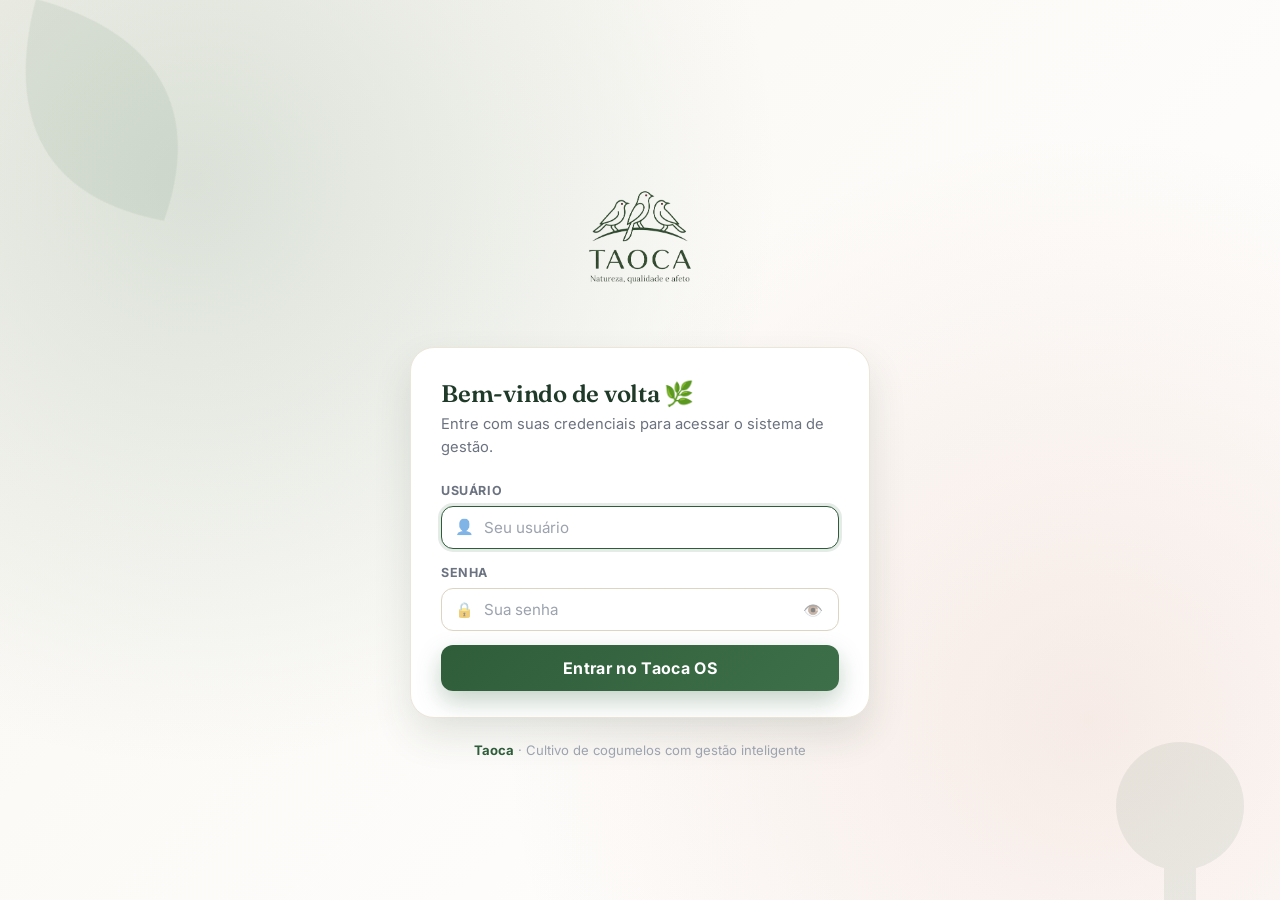
==== commit 1ba46181: "redesign(home+sidebar): layout clean, sóbrio e orientado a dados Mudanças solicitadas: remover banne" ====
--- a/index.html
+++ b/index.html
@@ -3,671 +3,480 @@
 <head>
   <meta charset="UTF-8" />
   <meta name="viewport" content="width=device-width, initial-scale=1.0" />
-  <title>Taoca OS — Home Executiva</title>
+  <title>Taoca — Home</title>
   <link rel="stylesheet" href="css/taoca-design-system.css" />
   <link rel="stylesheet" href="css/notifications.css" />
   <link rel="icon" href="assets/taoca-logo.png" />
   <style>
-    /* ----- Hero da Home ----- */
-    .home-hero {
-      background:
-        radial-gradient(circle at 20% 0%, rgba(74,120,86,0.15) 0%, transparent 55%),
-        radial-gradient(circle at 90% 100%, rgba(199,123,92,0.10) 0%, transparent 55%),
-        linear-gradient(135deg, #FFFFFF 0%, var(--taoca-cream-100) 100%);
-      border: 1px solid var(--border-soft);
-      border-radius: var(--radius-2xl);
-      padding: 32px 36px;
-      margin-bottom: 28px;
-      position: relative;
-      overflow: hidden;
-    }
-    .home-hero::after {
-      content: '';
-      position: absolute;
-      right: -40px;
-      bottom: -40px;
-      width: 220px;
-      height: 220px;
-      background: url('assets/taoca-logo.png') no-repeat center/contain;
-      opacity: 0.06;
-      pointer-events: none;
-    }
-    .home-hero .eyebrow {
-      font-size: 0.78rem;
-      font-weight: 700;
-      letter-spacing: 0.18em;
-      text-transform: uppercase;
-      color: var(--accent);
-      margin-bottom: 8px;
-    }
-    .home-hero h1 {
-      font-family: var(--font-serif);
-      font-size: 2.2rem;
-      font-weight: 600;
-      letter-spacing: -0.02em;
-      color: var(--brand-strong);
-      margin-bottom: 10px;
-      line-height: 1.15;
-    }
-    .home-hero .lead {
-      font-size: 1rem;
-      color: var(--text-secondary);
-      max-width: 720px;
-      line-height: 1.6;
-    }
-    .home-hero .hero-actions {
-      margin-top: 22px;
-      display: flex;
-      gap: 10px;
-      flex-wrap: wrap;
-    }
-
-    /* ----- IA Briefing ----- */
-    .ia-briefing {
-      background: linear-gradient(135deg, var(--taoca-green-900), var(--taoca-green-700));
-      color: #FFF;
-      border-radius: var(--radius-2xl);
-      padding: 26px 28px;
-      margin-bottom: 28px;
-      display: flex;
-      align-items: flex-start;
-      gap: 18px;
-      position: relative;
-      overflow: hidden;
-      box-shadow: var(--shadow-lg);
-    }
-    .ia-briefing::before {
-      content: '';
-      position: absolute;
-      top: -60px; right: -60px;
-      width: 240px; height: 240px;
-      border-radius: 50%;
-      background: radial-gradient(circle, rgba(199,123,92,0.4), transparent 70%);
-      pointer-events: none;
-    }
-    .ia-briefing .ia-avatar {
-      width: 52px; height: 52px;
-      border-radius: 50%;
-      background: rgba(255,255,255,0.16);
-      display: grid; place-items: center;
-      font-size: 1.5rem;
-      flex-shrink: 0;
-      border: 2px solid rgba(255,255,255,0.25);
-    }
-    .ia-briefing .ia-content { flex: 1; min-width: 0; position: relative; }
-    .ia-briefing .ia-label {
-      font-size: 0.72rem;
-      font-weight: 700;
-      letter-spacing: 0.12em;
-      text-transform: uppercase;
-      color: rgba(255,255,255,0.7);
-      margin-bottom: 6px;
-    }
-    .ia-briefing .ia-text {
-      font-family: var(--font-serif);
-      font-size: 1.15rem;
-      line-height: 1.5;
-      font-weight: 500;
-    }
-    .ia-briefing .ia-actions {
-      margin-top: 14px;
-      display: flex;
-      gap: 8px;
-      flex-wrap: wrap;
-    }
-    .ia-briefing .ia-chip {
-      background: rgba(255,255,255,0.15);
-      border: 1px solid rgba(255,255,255,0.22);
-      color: #FFF;
-      font-size: 0.82rem;
-      font-weight: 600;
-      padding: 7px 14px;
-      border-radius: 999px;
-      cursor: pointer;
-      font-family: inherit;
-      transition: background var(--t-fast);
-    }
-    .ia-briefing .ia-chip:hover { background: rgba(255,255,255,0.28); }
-
-    /* ----- Module Cards (atalhos) ----- */
-    .module-grid {
+    /* ===== Home — clean & sóbrio ===== */
+    .home-grid {
+      display: grid;
+      grid-template-columns: 2fr 1fr;
+      gap: 20px;
+      margin-bottom: 22px;
+    }
+    @media (max-width: 980px) { .home-grid { grid-template-columns: 1fr; } }
+
+    /* KPIs simples e tipográficos */
+    .kpi-row {
       display: grid;
       grid-template-columns: repeat(4, minmax(0, 1fr));
-      gap: 18px;
-    }
-    @media (max-width: 1100px) { .module-grid { grid-template-columns: repeat(2, minmax(0, 1fr)); } }
-    @media (max-width: 600px)  { .module-grid { grid-template-columns: 1fr; } }
-
-    .module-card {
-      background: var(--bg-surface);
+      gap: 14px;
+      margin-bottom: 22px;
+    }
+    @media (max-width: 980px) { .kpi-row { grid-template-columns: repeat(2, 1fr); } }
+    @media (max-width: 520px) { .kpi-row { grid-template-columns: 1fr 1fr; } }
+
+    .kpi {
+      background: #FFF;
       border: 1px solid var(--border-soft);
-      border-radius: var(--radius-xl);
+      border-radius: 14px;
+      padding: 18px 20px;
+    }
+    .kpi-name {
+      font-size: 0.74rem;
+      letter-spacing: 0.1em;
+      text-transform: uppercase;
+      color: var(--text-muted);
+      font-weight: 600;
+    }
+    .kpi-num {
+      font-family: var(--font-serif);
+      font-size: 2rem;
+      font-weight: 600;
+      color: var(--text-primary);
+      margin-top: 6px;
+      line-height: 1;
+      letter-spacing: -0.02em;
+    }
+    .kpi-sub {
+      font-size: 0.82rem;
+      color: var(--text-secondary);
+      margin-top: 6px;
+    }
+    .kpi-sub.up { color: var(--success); }
+    .kpi-sub.down { color: var(--danger); }
+
+    /* Painel — card neutro */
+    .panel {
+      background: #FFF;
+      border: 1px solid var(--border-soft);
+      border-radius: 14px;
       padding: 22px;
+    }
+    .panel-head {
       display: flex;
-      flex-direction: column;
-      gap: 8px;
-      cursor: pointer;
-      text-decoration: none;
-      color: inherit;
-      transition: transform var(--t-base), box-shadow var(--t-base), border-color var(--t-base);
-      position: relative;
-      overflow: hidden;
-    }
-    .module-card:hover {
-      transform: translateY(-3px);
-      box-shadow: var(--shadow-md);
-      border-color: var(--taoca-green-300);
-    }
-    .module-card .m-icon {
-      width: 48px; height: 48px;
-      border-radius: 14px;
-      background: var(--taoca-green-50);
-      color: var(--brand);
-      display: grid; place-items: center;
-      font-size: 1.4rem;
-      margin-bottom: 6px;
-    }
-    .module-card.m-clay .m-icon { background: var(--taoca-clay-100); color: #8B4A30; }
-    .module-card.m-gold .m-icon { background: var(--taoca-gold-100); color: #7A5A2A; }
-    .module-card.m-info .m-icon { background: var(--info-bg); color: var(--info); }
-    .module-card .m-title {
+      justify-content: space-between;
+      align-items: baseline;
+      margin-bottom: 16px;
+      gap: 12px;
+    }
+    .panel-title {
       font-family: var(--font-serif);
       font-size: 1.1rem;
       font-weight: 600;
       color: var(--text-primary);
-    }
-    .module-card .m-desc {
-      font-size: 0.85rem;
-      color: var(--text-secondary);
-      line-height: 1.5;
-    }
-    .module-card .m-stat {
-      margin-top: 10px;
+      margin: 0;
+      letter-spacing: -0.01em;
+    }
+    .panel-link {
+      font-size: 0.84rem;
+      color: var(--brand);
+      text-decoration: none;
+      font-weight: 600;
+    }
+    .panel-link:hover { text-decoration: underline; }
+
+    /* Lista de tarefas recentes */
+    .task-list { list-style: none; padding: 0; margin: 0; display: flex; flex-direction: column; }
+    .task-row {
+      display: flex;
+      align-items: center;
+      gap: 12px;
+      padding: 12px 0;
+      border-top: 1px solid var(--border-soft);
+    }
+    .task-row:first-child { border-top: 0; padding-top: 4px; }
+    .task-dot {
+      width: 8px; height: 8px;
+      border-radius: 50%;
+      background: var(--text-muted);
+      flex-shrink: 0;
+    }
+    .task-dot.todo  { background: #C77B5C; }
+    .task-dot.doing { background: #B8935A; }
+    .task-dot.done  { background: #4A7856; }
+    .task-text {
+      flex: 1;
+      min-width: 0;
+      font-size: 0.92rem;
+      color: var(--text-primary);
+      white-space: nowrap;
+      overflow: hidden;
+      text-overflow: ellipsis;
+    }
+    .task-meta {
+      font-size: 0.78rem;
+      color: var(--text-muted);
+      white-space: nowrap;
+    }
+
+    .empty-state {
+      padding: 22px 4px;
+      text-align: center;
+      color: var(--text-muted);
+      font-size: 0.9rem;
+    }
+
+    /* Distribuição por status — barra */
+    .status-bar {
+      display: flex;
+      height: 8px;
+      border-radius: 999px;
+      overflow: hidden;
+      background: var(--taoca-coal-100);
+      margin-bottom: 14px;
+    }
+    .status-bar > span { display: block; height: 100%; }
+    .status-legend { display: flex; flex-direction: column; gap: 8px; }
+    .legend-row {
+      display: flex;
+      align-items: center;
+      justify-content: space-between;
+      font-size: 0.86rem;
+    }
+    .legend-row .lbl { display: flex; align-items: center; gap: 8px; color: var(--text-secondary); }
+    .legend-row .lbl::before {
+      content: '';
+      width: 10px; height: 10px; border-radius: 3px;
+      background: var(--clr, var(--text-muted));
+    }
+    .legend-row .num {
+      font-variant-numeric: tabular-nums;
+      color: var(--text-primary);
+      font-weight: 600;
+    }
+
+    /* Atividade do mês — sparkline em SVG */
+    .spark-wrap {
+      background: var(--taoca-cream-50);
+      border-radius: 12px;
+      padding: 14px 16px;
+      border: 1px solid var(--border-soft);
+    }
+    .spark-svg { width: 100%; height: 56px; display: block; }
+
+    /* Acessos rápidos — versão sóbria, em texto */
+    .quick {
+      display: grid;
+      grid-template-columns: repeat(4, 1fr);
+      gap: 10px;
+      margin-top: 6px;
+    }
+    @media (max-width: 980px) { .quick { grid-template-columns: repeat(2, 1fr); } }
+    .quick a {
+      display: block;
+      padding: 14px 16px;
+      border: 1px solid var(--border-soft);
+      border-radius: 12px;
+      text-decoration: none;
+      color: var(--text-primary);
+      background: #FFF;
+      transition: border-color var(--t-fast), background var(--t-fast), transform var(--t-fast);
+    }
+    .quick a:hover {
+      border-color: var(--taoca-green-300);
+      background: var(--taoca-green-50);
+      transform: translateY(-1px);
+    }
+    .quick a .q-name {
+      font-weight: 600;
+      font-size: 0.95rem;
+      color: var(--text-primary);
+    }
+    .quick a .q-desc {
       font-size: 0.8rem;
       color: var(--text-secondary);
-      display: flex;
-      align-items: center;
-      gap: 6px;
-    }
-    .module-card .m-stat strong { color: var(--text-primary); font-size: 1rem; }
-
-    /* ----- Activity feed ----- */
-    .activity-feed {
-      list-style: none;
-      margin: 0; padding: 0;
-    }
-    .activity-feed li {
-      display: flex;
-      gap: 12px;
-      padding: 12px 0;
-      border-bottom: 1px solid var(--border-soft);
-    }
-    .activity-feed li:last-child { border-bottom: 0; }
-    .activity-feed .a-icon {
-      width: 36px; height: 36px;
-      border-radius: 50%;
-      background: var(--taoca-green-50);
-      display: grid; place-items: center;
-      flex-shrink: 0;
-      font-size: 1rem;
-    }
-    .activity-feed .a-text { flex: 1; min-width: 0; }
-    .activity-feed .a-title { font-size: 0.9rem; font-weight: 600; color: var(--text-primary); margin-bottom: 2px; }
-    .activity-feed .a-meta { font-size: 0.78rem; color: var(--text-muted); }
-
-    /* ----- Mini chart ----- */
-    .mini-spark {
-      display: flex;
-      align-items: flex-end;
-      gap: 4px;
-      height: 50px;
-      margin-top: 8px;
-    }
-    .mini-spark .bar {
-      flex: 1;
-      background: linear-gradient(180deg, var(--taoca-green-500), var(--taoca-green-700));
-      border-radius: 3px 3px 0 0;
-      min-height: 3px;
-      transition: height 0.4s ease;
-    }
-
-    /* Quick links row */
-    .quick-row {
-      display: grid;
-      grid-template-columns: repeat(3, 1fr);
-      gap: 14px;
-      margin-bottom: 28px;
-    }
-    @media (max-width: 720px) { .quick-row { grid-template-columns: 1fr; } }
-    .quick-row .q-card {
-      background: var(--bg-surface);
-      border: 1px solid var(--border-soft);
-      border-radius: var(--radius-lg);
-      padding: 16px 18px;
-      display: flex;
-      align-items: center;
-      gap: 14px;
-    }
-    .quick-row .q-icon {
-      width: 40px; height: 40px;
-      border-radius: 12px;
-      display: grid; place-items: center;
-      font-size: 1.1rem;
-    }
-    .quick-row .q-text { flex: 1; }
-    .quick-row .q-label { font-size: 0.75rem; text-transform: uppercase; letter-spacing: 0.08em; color: var(--text-muted); font-weight: 700; }
-    .quick-row .q-value { font-family: var(--font-serif); font-size: 1.3rem; font-weight: 600; color: var(--text-primary); }
+      margin-top: 2px;
+    }
   </style>
 </head>
 <body>
-  <!-- O conteúdo abaixo é o "main" — o shell envolve com sidebar+topbar -->
-
-  <!-- Hero da Home -->
-  <section class="home-hero">
-    <div class="eyebrow">🍄 Taoca OS · Home Executiva</div>
-    <h1 id="greeting">Bem-vindo de volta</h1>
-    <p class="lead">
-      Seu centro de comando para cultivar com clareza. Aqui você acompanha tarefas, produção, clientes,
-      finanças e estratégia — tudo orientado por dados e pela <strong>Taoca IA</strong>.
-    </p>
-    <div class="hero-actions">
-      <a class="btn btn-primary" href="tarefas.html">📋 Quadro de tarefas</a>
-      <a class="btn btn-secondary" href="dashboard.html">📊 Painel gerencial</a>
-      <button class="btn btn-ghost" id="open-ia-btn" type="button">🤖 Falar com a Taoca IA</button>
+
+  <!-- ===== KPIs principais ===== -->
+  <section class="kpi-row">
+    <div class="kpi">
+      <div class="kpi-name">Tarefas ativas</div>
+      <div class="kpi-num" id="kpi-active">—</div>
+      <div class="kpi-sub" id="kpi-active-sub">a fazer + em progresso</div>
+    </div>
+    <div class="kpi">
+      <div class="kpi-name">Concluídas no mês</div>
+      <div class="kpi-num" id="kpi-month">—</div>
+      <div class="kpi-sub" id="kpi-month-sub">comparado ao mês anterior</div>
+    </div>
+    <div class="kpi">
+      <div class="kpi-name">Atrasadas</div>
+      <div class="kpi-num" id="kpi-late">—</div>
+      <div class="kpi-sub" id="kpi-late-sub">com prazo vencido</div>
+    </div>
+    <div class="kpi">
+      <div class="kpi-name">Conclusão</div>
+      <div class="kpi-num" id="kpi-rate">—</div>
+      <div class="kpi-sub" id="kpi-rate-sub">do total registrado</div>
     </div>
   </section>
 
-  <!-- IA Briefing -->
-  <section class="ia-briefing">
-    <div class="ia-avatar">🤖</div>
-    <div class="ia-content">
-      <div class="ia-label">Briefing inteligente</div>
-      <div class="ia-text" id="ia-briefing-text">Analisando os dados da sua operação…</div>
-      <div class="ia-actions">
-        <button class="ia-chip" data-q="O que devo fazer hoje?">📌 O que fazer hoje?</button>
-        <button class="ia-chip" data-q="Resumo do mês">📈 Resumo do mês</button>
-        <button class="ia-chip" data-q="Há tarefas atrasadas?">⚠️ Atrasadas</button>
-        <button class="ia-chip" data-q="Como está a produção?">🍄 Produção</button>
+  <!-- ===== Painéis principais ===== -->
+  <div class="home-grid">
+    <!-- Atividade recente -->
+    <section class="panel">
+      <div class="panel-head">
+        <h2 class="panel-title">Atividade recente</h2>
+        <a class="panel-link" href="tarefas.html">Ver tudo</a>
       </div>
+      <ul class="task-list" id="task-list">
+        <li class="empty-state">Carregando…</li>
+      </ul>
+    </section>
+
+    <!-- Distribuição por status -->
+    <section class="panel">
+      <div class="panel-head">
+        <h2 class="panel-title">Status</h2>
+        <a class="panel-link" href="dashboard.html">Painel</a>
+      </div>
+      <div class="status-bar" id="status-bar"></div>
+      <div class="status-legend" id="status-legend"></div>
+    </section>
+  </div>
+
+  <!-- ===== Atividade dos últimos 14 dias ===== -->
+  <section class="panel" style="margin-bottom: 22px;">
+    <div class="panel-head">
+      <h2 class="panel-title">Conclusões — últimos 14 dias</h2>
+      <span class="text-secondary text-sm" id="spark-summary"></span>
+    </div>
+    <div class="spark-wrap">
+      <svg class="spark-svg" id="spark" viewBox="0 0 600 60" preserveAspectRatio="none"></svg>
     </div>
   </section>
 
-  <!-- KPIs principais -->
-  <section class="section-head">
-    <div class="title-block">
-      <div class="eyebrow">Indicadores chave</div>
-      <h2 class="h-title">Visão executiva de hoje</h2>
-      <p class="h-sub">Métricas vivas atualizadas em tempo real conforme a equipe registra atividades.</p>
-    </div>
-    <span class="sync-pill"><span class="sync-dot" id="sync-dot"></span><span id="sync-text">Sincronizado</span></span>
+  <!-- ===== Acessos rápidos ===== -->
+  <section class="panel">
+    <div class="panel-head">
+      <h2 class="panel-title">Módulos</h2>
+    </div>
+    <div class="quick">
+      <a href="tarefas.html"><div class="q-name">Tarefas</div><div class="q-desc">Quadro operacional</div></a>
+      <a href="atas.html"><div class="q-name">ATAs</div><div class="q-desc">Reuniões e decisões</div></a>
+      <a href="dashboard.html"><div class="q-name">Painel</div><div class="q-desc">Métricas e gráficos</div></a>
+      <a href="producao.html"><div class="q-name">Produção</div><div class="q-desc">Cultivo e lotes</div></a>
+      <a href="clientes.html"><div class="q-name">Clientes</div><div class="q-desc">Relacionamento</div></a>
+      <a href="financeiro.html"><div class="q-name">Financeiro</div><div class="q-desc">Caixa e margens</div></a>
+      <a href="estrategia.html"><div class="q-name">Estratégia</div><div class="q-desc">Metas e OKRs</div></a>
+    </div>
   </section>
 
-  <div class="grid grid-4 mb-6">
-    <div class="kpi-card kpi-emerald">
-      <span class="kpi-label">📊 Produtividade</span>
-      <span class="kpi-value" id="kpi-productivity">0%</span>
-      <span class="kpi-trend" id="kpi-productivity-trend">— sem variação</span>
-    </div>
-    <div class="kpi-card kpi-clay">
-      <span class="kpi-label">✅ Concluídas no mês</span>
-      <span class="kpi-value" id="kpi-month-done">0</span>
-      <span class="text-sm text-secondary" id="kpi-month-done-sub">de 0 totais no período</span>
-    </div>
-    <div class="kpi-card kpi-gold">
-      <span class="kpi-label">⏳ Em andamento</span>
-      <span class="kpi-value" id="kpi-pending">0</span>
-      <span class="text-sm text-secondary" id="kpi-pending-sub">tarefas no quadro</span>
-    </div>
-    <div class="kpi-card">
-      <span class="kpi-label">⚠️ Atrasadas</span>
-      <span class="kpi-value" id="kpi-late" style="color:var(--accent)">0</span>
-      <span class="text-sm text-secondary" id="kpi-late-sub">precisam de atenção</span>
-    </div>
-  </div>
-
-  <!-- Quick row -->
-  <div class="quick-row">
-    <div class="q-card">
-      <div class="q-icon" style="background:var(--taoca-green-50);color:var(--brand);">🍄</div>
-      <div class="q-text">
-        <div class="q-label">Lotes ativos</div>
-        <div class="q-value" id="q-lotes">—</div>
-      </div>
-    </div>
-    <div class="q-card">
-      <div class="q-icon" style="background:var(--taoca-clay-100);color:#8B4A30;">👥</div>
-      <div class="q-text">
-        <div class="q-label">Clientes ativos</div>
-        <div class="q-value" id="q-clientes">—</div>
-      </div>
-    </div>
-    <div class="q-card">
-      <div class="q-icon" style="background:var(--taoca-gold-100);color:#7A5A2A;">📑</div>
-      <div class="q-text">
-        <div class="q-label">ATAs registradas</div>
-        <div class="q-value" id="q-atas">—</div>
-      </div>
-    </div>
-  </div>
-
-  <!-- Módulos do sistema -->
-  <section class="section-head">
-    <div class="title-block">
-      <div class="eyebrow">Módulos do Taoca OS</div>
-      <h2 class="h-title">Áreas de gestão</h2>
-      <p class="h-sub">Acesse rapidamente cada núcleo da operação.</p>
-    </div>
-  </section>
-
-  <div class="module-grid mb-6">
-    <a class="module-card" href="tarefas.html">
-      <div class="m-icon">✅</div>
-      <div class="m-title">Tarefas</div>
-      <div class="m-desc">Quadro Kanban da equipe, prazos, categorias e progresso em tempo real.</div>
-      <div class="m-stat"><strong id="m-tasks">0</strong> tarefas no quadro</div>
-    </a>
-    <a class="module-card m-info" href="dashboard.html">
-      <div class="m-icon">📊</div>
-      <div class="m-title">Painel Gerencial</div>
-      <div class="m-desc">Indicadores de performance, ranking, evolução e distribuição.</div>
-      <div class="m-stat"><strong id="m-perf">0%</strong> de progresso geral</div>
-    </a>
-    <a class="module-card" href="atas.html">
-      <div class="m-icon">📑</div>
-      <div class="m-title">ATAs</div>
-      <div class="m-desc">Registre reuniões e gere tarefas em lote a partir de decisões.</div>
-      <div class="m-stat"><strong id="m-atas">0</strong> atas registradas</div>
-    </a>
-    <a class="module-card m-clay" href="producao.html">
-      <div class="m-icon">🍄</div>
-      <div class="m-title">Produção</div>
-      <div class="m-desc">Lotes de cultivo, inoculação, frutificação, colheita e rendimento.</div>
-      <div class="m-stat"><strong id="m-lotes">0</strong> lotes ativos</div>
-    </a>
-    <a class="module-card m-clay" href="clientes.html">
-      <div class="m-icon">👥</div>
-      <div class="m-title">Clientes &amp; CRM</div>
-      <div class="m-desc">Pipeline, histórico, segmentação e oportunidades de relacionamento.</div>
-      <div class="m-stat"><strong id="m-clientes">0</strong> clientes cadastrados</div>
-    </a>
-    <a class="module-card m-gold" href="financeiro.html">
-      <div class="m-icon">💰</div>
-      <div class="m-title">Financeiro</div>
-      <div class="m-desc">Fluxo de caixa, contas a pagar/receber, margem por produto.</div>
-      <div class="m-stat"><strong id="m-fin">—</strong> visão financeira</div>
-    </a>
-    <a class="module-card m-info" href="estrategia.html">
-      <div class="m-icon">🎯</div>
-      <div class="m-title">Estratégia &amp; OKRs</div>
-      <div class="m-desc">Plano de negócios vivo, objetivos trimestrais e cenários.</div>
-      <div class="m-stat"><strong id="m-okr">—</strong> OKRs em curso</div>
-    </a>
-    <a class="module-card m-gold" href="#" id="open-ia-card">
-      <div class="m-icon">🤖</div>
-      <div class="m-title">Taoca IA</div>
-      <div class="m-desc">Sua copiloto. Análises, insights e geração de conteúdo sob demanda.</div>
-      <div class="m-stat"><strong>Disponível 24/7</strong></div>
-    </a>
-  </div>
-
-  <!-- Atividade recente + spark -->
-  <section class="grid grid-2 mb-6">
-    <div class="card card-pad">
-      <div class="section-head" style="margin-bottom:8px">
-        <div class="title-block">
-          <h3 class="h-title" style="font-size:1.15rem">Atividade recente</h3>
-          <p class="h-sub">Últimas conclusões e movimentos da equipe.</p>
-        </div>
-      </div>
-      <ul class="activity-feed" id="activity-feed">
-        <li><div class="a-icon">⏳</div><div class="a-text"><div class="a-title">Carregando atividades…</div><div class="a-meta">Aguarde um momento</div></div></li>
-      </ul>
-    </div>
-
-    <div class="card card-pad">
-      <div class="section-head" style="margin-bottom:8px">
-        <div class="title-block">
-          <h3 class="h-title" style="font-size:1.15rem">Pulso da equipe</h3>
-          <p class="h-sub">Tarefas concluídas nos últimos 14 dias.</p>
-        </div>
-      </div>
-      <div class="mini-spark" id="mini-spark"></div>
-      <div class="flex justify-between mt-3 text-xs text-muted">
-        <span>14 dias atrás</span>
-        <span>Hoje</span>
-      </div>
-      <div class="mt-4 text-sm">
-        <strong id="spark-total">0</strong> conclusões neste período · 
-        <span class="text-secondary">média de <strong id="spark-avg">0</strong>/dia</span>
-      </div>
-    </div>
-  </section>
-
-  <!-- Cita ção / rodapé orgânico -->
-  <div class="card card-pad" style="background:linear-gradient(135deg, var(--taoca-cream-50), #FFF); text-align:center; border-style:dashed;">
-    <div class="text-xs uppercase font-bold" style="color:var(--accent); letter-spacing:0.18em; margin-bottom:8px;">Filosofia Taoca</div>
-    <p style="font-family:var(--font-serif); font-size:1.2rem; font-style:italic; color:var(--brand-strong); margin:0;">
-      "Cultivar cogumelos é cultivar tempo, paciência e cuidado.<br>
-      A Taoca OS está aqui para que cada decisão seja feita com a mesma serenidade."
-    </p>
-    <p class="text-secondary text-sm mt-3" style="margin:12px 0 0;">Natureza · Qualidade · Afeto</p>
-  </div>
-
-  <!-- Scripts -->
+  <!-- ===== Scripts ===== -->
   <script src="js/taoca-shell.js"></script>
   <script src="js/notifications.js"></script>
   <script src="js/taoca-ai.js"></script>
   <script>
-    (function () {
-      // Monta o shell (sidebar + topbar)
-      TaocaShell.mount({
-        active: 'home',
-        breadcrumb: 'Taoca OS',
-        title: 'Home Executiva',
+  (function () {
+    const user = (window.TaocaShell && TaocaShell.getCurrentUser()) || 'Equipe';
+    const hour = new Date().getHours();
+    const period = hour < 5 ? 'Boa noite' : hour < 12 ? 'Bom dia' : hour < 18 ? 'Boa tarde' : 'Boa noite';
+
+    TaocaShell.mount({
+      active: 'home',
+      title: `${period}, ${user}`,
+      subtitle: new Date().toLocaleDateString('pt-BR', { weekday: 'long', day: 'numeric', month: 'long' }),
+    });
+
+    // ---------- helpers ----------
+    const $ = (id) => document.getElementById(id);
+    const fmtPct = (v) => isFinite(v) ? `${Math.round(v)}%` : '—';
+    function startOfMonth(d) { return new Date(d.getFullYear(), d.getMonth(), 1); }
+    function endOfMonth(d) { return new Date(d.getFullYear(), d.getMonth() + 1, 0, 23, 59, 59, 999); }
+    function isSameMonth(a, b) { return a.getFullYear() === b.getFullYear() && a.getMonth() === b.getMonth(); }
+    function parseDate(v) {
+      if (!v) return null;
+      const d = new Date(v);
+      return isNaN(d.getTime()) ? null : d;
+    }
+    function timeAgo(date) {
+      if (!date) return '';
+      const diff = (Date.now() - date.getTime()) / 1000;
+      if (diff < 60) return 'agora';
+      if (diff < 3600) return `há ${Math.floor(diff / 60)} min`;
+      if (diff < 86400) return `há ${Math.floor(diff / 3600)}h`;
+      const days = Math.floor(diff / 86400);
+      if (days < 7) return `há ${days}d`;
+      return date.toLocaleDateString('pt-BR', { day: '2-digit', month: 'short' });
+    }
+    function statusKey(t) {
+      const s = (t.status || '').toLowerCase();
+      if (s.includes('conclu') || s === 'done' || s === 'completed') return 'done';
+      if (s.includes('progr') || s.includes('andamento') || s === 'doing' || s === 'in_progress') return 'doing';
+      return 'todo';
+    }
+    function statusLabel(k) {
+      return k === 'done' ? 'Concluído' : k === 'doing' ? 'Em progresso' : 'A fazer';
+    }
+
+    // ---------- carregar dados ----------
+    async function loadTasks() {
+      try {
+        const r = await fetch('tables/tasks?limit=500&sort=task_number');
+        if (!r.ok) throw new Error('http ' + r.status);
+        const json = await r.json();
+        return Array.isArray(json) ? json : (json.data || json.items || []);
+      } catch (e) {
+        return [];
+      }
+    }
+
+    function render(tasks) {
+      const now = new Date();
+      const thisMonth = startOfMonth(now);
+      const prevMonth = startOfMonth(new Date(now.getFullYear(), now.getMonth() - 1, 1));
+      const prevMonthEnd = endOfMonth(prevMonth);
+
+      let active = 0, done = 0, doing = 0, todo = 0, late = 0;
+      let doneThisMonth = 0, donePrevMonth = 0;
+      const byDay = {}; // últimos 14 dias
+
+      for (let i = 13; i >= 0; i--) {
+        const d = new Date(now); d.setDate(d.getDate() - i);
+        d.setHours(0,0,0,0);
+        byDay[d.toISOString().slice(0,10)] = 0;
+      }
+
+      tasks.forEach((t) => {
+        const k = statusKey(t);
+        if (k === 'done') done++;
+        else if (k === 'doing') { doing++; active++; }
+        else { todo++; active++; }
+
+        const due = parseDate(t.due_date || t.dueDate);
+        if (k !== 'done' && due && due < now) late++;
+
+        const completed = parseDate(t.completed_at || t.completedAt || t.updated_at || t.updatedAt);
+        if (k === 'done' && completed) {
+          if (isSameMonth(completed, now)) doneThisMonth++;
+          else if (completed >= prevMonth && completed <= prevMonthEnd) donePrevMonth++;
+          const key = new Date(completed.getFullYear(), completed.getMonth(), completed.getDate()).toISOString().slice(0,10);
+          if (key in byDay) byDay[key]++;
+        }
       });
 
-      // ---- Saudação dinâmica ----
-      const user = TaocaShell.getCurrentUser();
-      const h = new Date().getHours();
-      const periodo = h < 12 ? 'Bom dia' : (h < 18 ? 'Boa tarde' : 'Boa noite');
-      const greetEl = document.getElementById('greeting');
-      if (greetEl) greetEl.textContent = `${periodo}, ${user || 'cultivador(a)'} 🌿`;
-
-      // ---- Sync indicator ----
-      const syncDot = document.getElementById('sync-dot');
-      const syncText = document.getElementById('sync-text');
-      function setSync(state, msg) {
-        syncDot.classList.remove('syncing','error');
-        if (state === 'syncing') syncDot.classList.add('syncing');
-        if (state === 'error')   syncDot.classList.add('error');
-        syncText.textContent = msg || (state==='syncing'?'Sincronizando…':state==='error'?'Falha':'Sincronizado');
+      const total = tasks.length || 1;
+      const rate = (done / total) * 100;
+
+      // KPIs
+      $('kpi-active').textContent = active;
+      $('kpi-active-sub').textContent = `${todo} a fazer · ${doing} em progresso`;
+
+      $('kpi-month').textContent = doneThisMonth;
+      const diff = doneThisMonth - donePrevMonth;
+      const subM = $('kpi-month-sub');
+      if (donePrevMonth === 0 && doneThisMonth === 0) subM.textContent = 'sem dados anteriores';
+      else if (diff > 0) { subM.textContent = `+${diff} vs. mês anterior`; subM.className = 'kpi-sub up'; }
+      else if (diff < 0) { subM.textContent = `${diff} vs. mês anterior`; subM.className = 'kpi-sub down'; }
+      else subM.textContent = `igual ao mês anterior`;
+
+      $('kpi-late').textContent = late;
+      $('kpi-late-sub').textContent = late === 0 ? 'tudo no prazo' : (late === 1 ? 'tarefa com prazo vencido' : 'tarefas com prazo vencido');
+      if (late > 0) $('kpi-late-sub').className = 'kpi-sub down';
+
+      $('kpi-rate').textContent = tasks.length ? fmtPct(rate) : '—';
+      $('kpi-rate-sub').textContent = `${done} de ${tasks.length} concluídas`;
+
+      // Atividade recente
+      const recent = tasks
+        .slice()
+        .sort((a, b) => {
+          const da = parseDate(a.completed_at || a.updated_at || a.created_at) || new Date(0);
+          const db = parseDate(b.completed_at || b.updated_at || b.created_at) || new Date(0);
+          return db - da;
+        })
+        .slice(0, 7);
+
+      const list = $('task-list');
+      if (!recent.length) {
+        list.innerHTML = '<li class="empty-state">Nenhuma tarefa registrada ainda.</li>';
+      } else {
+        list.innerHTML = recent.map((t) => {
+          const k = statusKey(t);
+          const when = parseDate(t.completed_at || t.updated_at || t.created_at);
+          const title = (t.title || t.name || 'Sem título').toString();
+          return `<li class="task-row">
+            <span class="task-dot ${k}" title="${statusLabel(k)}"></span>
+            <span class="task-text">${escapeHtml(title)}</span>
+            <span class="task-meta">${timeAgo(when)}</span>
+          </li>`;
+        }).join('');
       }
 
-      // ---- Helpers ----
-      function startOfDay(d){const x=new Date(d);x.setHours(0,0,0,0);return x;}
-      function startOfMonth(d){const x=startOfDay(d);x.setDate(1);return x;}
-      function parseCompleted(t){
-        if(t.completed_at_iso){const d=new Date(t.completed_at_iso); if(!isNaN(d)) return d;}
-        if(t.completed_at){const m=String(t.completed_at).match(/(\d{2})\/(\d{2})\/(\d{4})[ ,]+(\d{2}):(\d{2})/); if(m) return new Date(+m[3],+m[2]-1,+m[1],+m[4],+m[5]);}
-        return null;
-      }
-
-      async function fetchJson(url) {
-        try { const r = await fetch(url); if (!r.ok) return null; return await r.json(); } catch(e) { return null; }
-      }
-
-      // ---- Render Briefing IA ----
-      function buildBriefing(tasks) {
-        const today = startOfDay(new Date());
-        const monthStart = startOfMonth(new Date());
-        const total = tasks.length;
-        const done = tasks.filter(t => t.status === 'concluida').length;
-        const pending = total - done;
-        const monthDone = tasks.filter(t => { if (t.status!=='concluida') return false; const d=parseCompleted(t); return d&&d>=monthStart;}).length;
-        const late = tasks.filter(t => {
-          if (t.status==='concluida' || !t.due_date) return false;
-          const m = String(t.due_date).match(/^(\d{4})-(\d{2})-(\d{2})/);
-          if(!m) return false;
-          return new Date(+m[1],+m[2]-1,+m[3]) < today;
-        }).length;
-
-        let msg;
-        if (total === 0) {
-          msg = `Sua operação está pronta para começar! Crie sua primeira tarefa em <strong>Tarefas</strong> ou cadastre uma ATA. 🌱`;
-        } else if (late > 0) {
-          msg = `Você tem <strong>${late}</strong> tarefa(s) atrasada(s) e <strong>${pending}</strong> em andamento. Sugiro abrir o quadro e priorizar essas pendências. 📌`;
-        } else if (monthDone > 0) {
-          msg = `Excelente! Você concluiu <strong>${monthDone}</strong> tarefa(s) este mês. Há <strong>${pending}</strong> pendente(s) — mantenha o ritmo. 🚀`;
-        } else {
-          msg = `Você tem <strong>${pending}</strong> tarefa(s) em andamento. Que tal começar pela mais antiga? Posso te ajudar a priorizar. 💪`;
-        }
-        document.getElementById('ia-briefing-text').innerHTML = msg;
-      }
-
-      // ---- KPIs ----
-      function renderKpis(tasks) {
-        const today = startOfDay(new Date());
-        const monthStart = startOfMonth(new Date());
-        const total = tasks.length;
-        const done = tasks.filter(t => t.status === 'concluida').length;
-        const pending = total - done;
-        const pct = total ? Math.round((done/total)*100) : 0;
-        const monthDone = tasks.filter(t => { if (t.status!=='concluida') return false; const d=parseCompleted(t); return d&&d>=monthStart;}).length;
-        const monthTotal = tasks.filter(t => {
-          // criadas neste mês? sem campo created_at, usamos tudo no quadro como base do mês
-          return true;
-        }).length;
-        const late = tasks.filter(t => {
-          if (t.status==='concluida' || !t.due_date) return false;
-          const m = String(t.due_date).match(/^(\d{4})-(\d{2})-(\d{2})/);
-          if(!m) return false;
-          return new Date(+m[1],+m[2]-1,+m[3]) < today;
-        }).length;
-
-        document.getElementById('kpi-productivity').textContent = pct + '%';
-        const trend = document.getElementById('kpi-productivity-trend');
-        if (pct >= 70) { trend.textContent='↑ ótimo ritmo'; trend.className='kpi-trend'; }
-        else if (pct >= 40) { trend.textContent='→ ritmo estável'; trend.className='kpi-trend flat'; }
-        else { trend.textContent='↓ pode melhorar'; trend.className='kpi-trend down'; }
-
-        document.getElementById('kpi-month-done').textContent = monthDone;
-        document.getElementById('kpi-month-done-sub').textContent = `de ${monthTotal} totais no quadro`;
-        document.getElementById('kpi-pending').textContent = pending;
-        document.getElementById('kpi-pending-sub').textContent = pending === 1 ? 'tarefa em andamento' : 'tarefas em andamento';
-        document.getElementById('kpi-late').textContent = late;
-        document.getElementById('kpi-late-sub').textContent = late === 0 ? 'nada urgente 🎉' : (late === 1 ? 'precisa de atenção' : 'precisam de atenção');
-
-        // module cards
-        document.getElementById('m-tasks').textContent = total;
-        document.getElementById('m-perf').textContent = pct + '%';
-      }
-
-      // ---- Activity feed ----
-      function renderActivity(tasks) {
-        const feed = document.getElementById('activity-feed');
-        const recents = tasks
-          .filter(t => t.status === 'concluida')
-          .map(t => ({ t, d: parseCompleted(t) }))
-          .filter(x => x.d)
-          .sort((a,b) => b.d - a.d)
-          .slice(0, 6);
-
-        if (!recents.length) {
-          feed.innerHTML = `<li><div class="a-icon">🌱</div><div class="a-text"><div class="a-title">Nenhuma atividade ainda</div><div class="a-meta">Conclua a primeira tarefa para começar a história da Taoca</div></div></li>`;
-          return;
-        }
-        feed.innerHTML = recents.map(({t,d}) => `
-          <li>
-            <div class="a-icon">✅</div>
-            <div class="a-text">
-              <div class="a-title">${escapeHtml(t.title || 'Tarefa')}</div>
-              <div class="a-meta">${escapeHtml(t.completed_by||'Equipe')} · ${d.toLocaleDateString('pt-BR',{day:'2-digit',month:'short'})} ${d.toLocaleTimeString('pt-BR',{hour:'2-digit',minute:'2-digit'})}</div>
-            </div>
-          </li>
-        `).join('');
-      }
-
-      // ---- Spark ----
-      function renderSpark(tasks) {
-        const days = 14;
-        const buckets = [];
-        const now = new Date();
-        for (let i = days-1; i >= 0; i--) {
-          const d = startOfDay(new Date(now));
-          d.setDate(d.getDate() - i);
-          buckets.push({ key: d.toISOString().slice(0,10), count: 0 });
-        }
-        tasks.forEach(t => {
-          if (t.status !== 'concluida') return;
-          const d = parseCompleted(t);
-          if (!d) return;
-          const key = startOfDay(d).toISOString().slice(0,10);
-          const b = buckets.find(x => x.key === key);
-          if (b) b.count++;
-        });
-        const max = Math.max(1, ...buckets.map(b => b.count));
-        const sp = document.getElementById('mini-spark');
-        sp.innerHTML = buckets.map(b => `<div class="bar" style="height:${(b.count/max)*100}%" title="${b.key}: ${b.count}"></div>`).join('');
-        const total = buckets.reduce((s,b)=>s+b.count,0);
-        document.getElementById('spark-total').textContent = total;
-        document.getElementById('spark-avg').textContent = (total/days).toFixed(1);
-      }
-
-      function escapeHtml(s){return String(s==null?'':s).replace(/[&<>"']/g,m=>({'&':'&amp;','<':'&lt;','>':'&gt;','"':'&quot;',"'":'&#39;'}[m]));}
-
-      // ---- Atalhos ----
-      document.getElementById('open-ia-btn').addEventListener('click', () => {
-        if (window.TaocaAI) window.TaocaAI.open();
+      // Distribuição por status
+      const sb = $('status-bar');
+      const pTodo = todo / total * 100;
+      const pDoing = doing / total * 100;
+      const pDone = done / total * 100;
+      sb.innerHTML = `
+        <span style="width:${pTodo}%; background:#C77B5C"></span>
+        <span style="width:${pDoing}%; background:#B8935A"></span>
+        <span style="width:${pDone}%; background:#4A7856"></span>
+      `;
+      $('status-legend').innerHTML = `
+        <div class="legend-row" style="--clr:#C77B5C"><span class="lbl">A fazer</span><span class="num">${todo}</span></div>
+        <div class="legend-row" style="--clr:#B8935A"><span class="lbl">Em progresso</span><span class="num">${doing}</span></div>
+        <div class="legend-row" style="--clr:#4A7856"><span class="lbl">Concluído</span><span class="num">${done}</span></div>
+      `;
+
+      // Sparkline
+      drawSpark(byDay);
+    }
+
+    function drawSpark(byDay) {
+      const keys = Object.keys(byDay).sort();
+      const values = keys.map(k => byDay[k]);
+      const max = Math.max(1, ...values);
+      const sum = values.reduce((a,b) => a+b, 0);
+      const w = 600, h = 60, pad = 4;
+      const step = (w - pad*2) / Math.max(1, values.length - 1);
+
+      const points = values.map((v, i) => {
+        const x = pad + i * step;
+        const y = h - pad - (v / max) * (h - pad*2);
+        return [x, y];
       });
-      document.getElementById('open-ia-card').addEventListener('click', (e) => {
-        e.preventDefault();
-        if (window.TaocaAI) window.TaocaAI.open();
-      });
-      document.querySelectorAll('.ia-chip').forEach(chip => {
-        chip.addEventListener('click', () => {
-          const q = chip.getAttribute('data-q');
-          if (window.TaocaAI) {
-            window.TaocaAI.open();
-            setTimeout(() => window.TaocaAI.sendUser(q), 250);
-          }
-        });
-      });
-
-      // ---- Bootstrap ----
-      async function refresh() {
-        setSync('syncing','Sincronizando…');
-        const j = await fetchJson('tables/tasks?limit=500');
-        const tasks = j ? (j.data || []).filter(r => !r.deleted) : [];
-
-        buildBriefing(tasks);
-        renderKpis(tasks);
-        renderActivity(tasks);
-        renderSpark(tasks);
-
-        // Outros módulos (best-effort)
-        const [atas, lotes, clientes] = await Promise.all([
-          fetchJson('tables/atas?limit=500'),
-          fetchJson('tables/lots?limit=500'),
-          fetchJson('tables/customers?limit=500'),
-        ]);
-        const atasN = atas ? (atas.data||[]).filter(r=>!r.deleted).length : 0;
-        const lotesAll = lotes ? (lotes.data||[]).filter(r=>!r.deleted) : [];
-        const lotesAtivos = lotesAll.filter(l => l.status !== 'colhido' && l.status !== 'descartado').length;
-        const cliN = clientes ? (clientes.data||[]).filter(r=>!r.deleted).length : 0;
-
-        document.getElementById('m-atas').textContent = atasN;
-        document.getElementById('m-lotes').textContent = lotesAtivos;
-        document.getElementById('m-clientes').textContent = cliN;
-        document.getElementById('q-lotes').textContent = lotesAtivos > 0 ? lotesAtivos : 'Nenhum';
-        document.getElementById('q-clientes').textContent = cliN > 0 ? cliN : 'Nenhum';
-        document.getElementById('q-atas').textContent = atasN;
-
-        setSync('ok','Sincronizado');
-      }
-
-      refresh();
-      setInterval(refresh, 15000);
-    })();
+      const path = points.map((p, i) => (i === 0 ? `M${p[0]},${p[1]}` : `L${p[0]},${p[1]}`)).join(' ');
+      const area = path + ` L${points[points.length-1][0]},${h} L${points[0][0]},${h} Z`;
+
+      $('spark').innerHTML = `
+        <defs>
+          <linearGradient id="sparkfill" x1="0" x2="0" y1="0" y2="1">
+            <stop offset="0%" stop-color="#4A7856" stop-opacity="0.22"/>
+            <stop offset="100%" stop-color="#4A7856" stop-opacity="0"/>
+          </linearGradient>
+        </defs>
+        <path d="${area}" fill="url(#sparkfill)" />
+        <path d="${path}" fill="none" stroke="#2F5D3A" stroke-width="1.6" stroke-linecap="round" stroke-linejoin="round"/>
+        ${points.map(p => `<circle cx="${p[0]}" cy="${p[1]}" r="1.6" fill="#2F5D3A"/>`).join('')}
+      `;
+      $('spark-summary').textContent = sum === 0 ? 'sem conclusões no período' : `${sum} ${sum === 1 ? 'conclusão' : 'conclusões'} · média ${(sum/14).toFixed(1)}/dia`;
+    }
+
+    function escapeHtml(s) {
+      return String(s).replace(/[&<>"']/g, c => ({'&':'&amp;','<':'&lt;','>':'&gt;','"':'&quot;',"'":'&#39;'}[c]));
+    }
+
+    // ---------- inicializar ----------
+    loadTasks().then(render);
+    setInterval(() => loadTasks().then(render), 30000);
+  })();
   </script>
 </body>
 </html>
--- a/css/taoca-design-system.css
+++ b/css/taoca-design-system.css
@@ -135,14 +135,15 @@
 }
 .taoca-app.no-sidebar { grid-template-columns: 1fr; }
 
-/* ----- Sidebar ----- */
+/* ----- Sidebar (clean, fundo claro) ----- */
 .taoca-sidebar {
-  background: linear-gradient(180deg, var(--taoca-green-900) 0%, var(--taoca-green-800) 100%);
-  color: rgba(255,255,255,0.92);
-  padding: 22px 16px;
+  background: #FFFFFF;
+  color: var(--text-primary);
+  border-right: 1px solid var(--border-soft);
+  padding: 22px 14px 18px;
   display: flex;
   flex-direction: column;
-  gap: 4px;
+  gap: 2px;
   position: sticky;
   top: 0;
   height: 100vh;
@@ -152,108 +153,113 @@
 .taoca-sidebar .logo-block {
   display: flex;
   align-items: center;
+  justify-content: center;
+  padding: 4px 8px 22px;
+  margin-bottom: 8px;
+}
+.taoca-sidebar .logo-block .brand-logo {
+  width: 110px;
+  max-width: 80%;
+  height: auto;
+  object-fit: contain;
+}
+
+.taoca-sidebar .nav-group {
+  margin-top: 14px;
+}
+.taoca-sidebar .nav-group:first-of-type { margin-top: 0; }
+.taoca-sidebar .nav-group-title {
+  font-size: 0.66rem;
+  font-weight: 600;
+  text-transform: uppercase;
+  letter-spacing: 0.16em;
+  color: var(--text-muted);
+  padding: 6px 12px 8px;
+}
+.taoca-sidebar .nav-link {
+  display: flex;
+  align-items: center;
   gap: 12px;
-  padding: 6px 10px 18px;
-  border-bottom: 1px solid rgba(255,255,255,0.12);
-  margin-bottom: 14px;
-}
-.taoca-sidebar .logo-block img {
-  width: 42px;
-  height: 42px;
-  object-fit: contain;
-  background: rgba(255,255,255,0.95);
-  border-radius: 12px;
-  padding: 4px;
-  box-shadow: var(--shadow-sm);
-}
-.taoca-sidebar .logo-block .brand-name {
-  font-family: var(--font-serif);
-  font-weight: 700;
-  font-size: 1.4rem;
-  letter-spacing: 0.06em;
-  color: #FFF;
-}
-.taoca-sidebar .logo-block .brand-tag {
-  display: block;
-  font-family: var(--font-sans);
-  font-size: 0.7rem;
-  color: rgba(255,255,255,0.62);
-  letter-spacing: 0.05em;
+  padding: 9px 12px;
+  border-radius: 10px;
+  color: var(--text-secondary);
   font-weight: 500;
-  margin-top: 1px;
-}
-.taoca-sidebar .nav-group {
-  margin-top: 10px;
-}
-.taoca-sidebar .nav-group-title {
-  font-size: 0.68rem;
-  font-weight: 700;
-  text-transform: uppercase;
-  letter-spacing: 0.15em;
-  color: rgba(255,255,255,0.45);
-  padding: 8px 12px 6px;
-}
-.taoca-sidebar .nav-link {
-  display: flex;
-  align-items: center;
-  gap: 12px;
-  padding: 10px 14px;
-  border-radius: var(--radius-md);
-  color: rgba(255,255,255,0.82);
-  font-weight: 500;
-  font-size: 0.92rem;
+  font-size: 0.9rem;
   transition: background var(--t-fast), color var(--t-fast);
   cursor: pointer;
   text-decoration: none;
 }
 .taoca-sidebar .nav-link:hover {
-  background: rgba(255,255,255,0.08);
-  color: #FFF;
+  background: var(--taoca-cream-100);
+  color: var(--text-primary);
 }
 .taoca-sidebar .nav-link.active {
-  background: rgba(255,255,255,0.16);
-  color: #FFF;
-  box-shadow: inset 3px 0 0 var(--taoca-clay-400);
-}
+  background: var(--taoca-green-50);
+  color: var(--brand-strong);
+  font-weight: 600;
+}
+.taoca-sidebar .nav-link.active .icon { color: var(--brand); }
 .taoca-sidebar .nav-link .icon {
-  font-size: 1.1rem;
-  width: 22px;
-  text-align: center;
-}
+  width: 18px;
+  height: 18px;
+  display: inline-flex;
+  align-items: center;
+  justify-content: center;
+  color: var(--text-muted);
+  flex-shrink: 0;
+}
+.taoca-sidebar .nav-link .icon svg { width: 18px; height: 18px; display: block; }
 .taoca-sidebar .nav-link .label { flex: 1; }
-.taoca-sidebar .nav-link .badge {
-  background: var(--taoca-clay-500);
-  color: #FFF;
-  font-size: 0.68rem;
-  padding: 2px 8px;
-  border-radius: 999px;
-  font-weight: 700;
-}
 
 .taoca-sidebar .sidebar-footer {
   margin-top: auto;
   padding-top: 14px;
-  border-top: 1px solid rgba(255,255,255,0.12);
-  font-size: 0.78rem;
-  color: rgba(255,255,255,0.55);
+  border-top: 1px solid var(--border-soft);
   display: flex;
   align-items: center;
   justify-content: space-between;
   gap: 8px;
 }
+.taoca-sidebar .user-chip {
+  display: flex;
+  align-items: center;
+  gap: 10px;
+  min-width: 0;
+}
+.taoca-sidebar .user-avatar {
+  width: 30px;
+  height: 30px;
+  border-radius: 50%;
+  background: var(--taoca-green-50);
+  color: var(--brand-strong);
+  display: grid;
+  place-items: center;
+  font-weight: 700;
+  font-size: 0.82rem;
+  flex-shrink: 0;
+}
+.taoca-sidebar .footer-text {
+  font-size: 0.85rem;
+  font-weight: 600;
+  color: var(--text-primary);
+  white-space: nowrap;
+  overflow: hidden;
+  text-overflow: ellipsis;
+}
 .taoca-sidebar .logout-link {
   background: transparent;
-  border: 1px solid rgba(255,255,255,0.2);
-  color: rgba(255,255,255,0.75);
-  padding: 6px 12px;
-  border-radius: 999px;
+  border: 0;
+  color: var(--text-muted);
+  padding: 6px;
+  border-radius: 8px;
   cursor: pointer;
-  font-size: 0.78rem;
-  font-weight: 600;
-  font-family: inherit;
-  transition: background var(--t-fast);
-}
-.taoca-sidebar .logout-link:hover { background: rgba(255,255,255,0.1); color: #FFF; }
+  display: inline-flex;
+  align-items: center;
+  justify-content: center;
+  transition: background var(--t-fast), color var(--t-fast);
+}
+.taoca-sidebar .logout-link svg { width: 18px; height: 18px; }
+.taoca-sidebar .logout-link:hover { background: var(--taoca-cream-100); color: var(--text-primary); }
 
 /* ----- Main ----- */
 .taoca-main {
@@ -264,50 +270,49 @@
 
 .taoca-topbar {
   height: var(--topbar-h);
-  background: rgba(250, 247, 242, 0.85);
+  background: rgba(255, 255, 255, 0.85);
   backdrop-filter: blur(14px);
   -webkit-backdrop-filter: blur(14px);
   border-bottom: 1px solid var(--border-soft);
   display: flex;
   align-items: center;
   justify-content: space-between;
-  padding: 0 28px;
+  padding: 0 32px;
   gap: 18px;
   position: sticky;
   top: 0;
   z-index: 40;
 }
 .taoca-topbar .page-title-block { min-width: 0; }
-.taoca-topbar .breadcrumb {
-  font-size: 0.78rem;
-  color: var(--text-muted);
-  letter-spacing: 0.04em;
-  text-transform: uppercase;
-  font-weight: 600;
-}
 .taoca-topbar .page-title {
   font-family: var(--font-serif);
-  font-size: 1.45rem;
+  font-size: 1.5rem;
   font-weight: 600;
   color: var(--text-primary);
+  letter-spacing: -0.015em;
+  line-height: 1.2;
+  margin: 0;
+}
+.taoca-topbar .page-subtitle {
+  font-size: 0.85rem;
+  color: var(--text-secondary);
   margin-top: 2px;
-  letter-spacing: -0.01em;
-}
-.taoca-topbar .topbar-actions { display: flex; align-items: center; gap: 12px; }
+}
+.taoca-topbar .topbar-actions { display: flex; align-items: center; gap: 10px; }
 .taoca-topbar .icon-btn {
-  width: 40px;
-  height: 40px;
+  width: 38px;
+  height: 38px;
   border: 1px solid var(--border-soft);
   background: var(--bg-surface);
-  border-radius: var(--radius-md);
+  border-radius: 10px;
   display: grid;
   place-items: center;
   cursor: pointer;
-  font-size: 1.05rem;
-  color: var(--text-secondary);
-  transition: background var(--t-fast), border-color var(--t-fast);
-}
-.taoca-topbar .icon-btn:hover { background: var(--taoca-cream-100); color: var(--brand); }
+  color: var(--text-secondary);
+  transition: background var(--t-fast), border-color var(--t-fast), color var(--t-fast);
+}
+.taoca-topbar .icon-btn svg { width: 18px; height: 18px; }
+.taoca-topbar .icon-btn:hover { background: var(--taoca-cream-100); color: var(--brand); border-color: var(--taoca-green-300); }
 
 .taoca-content { padding: 28px; max-width: var(--maxw); width: 100%; margin: 0 auto; }
 
@@ -876,17 +881,15 @@
   .grid-5 { grid-template-columns: repeat(3, minmax(0,1fr)); }
 }
 @media (max-width: 900px) {
-  :root { --sidebar-w: 72px; }
+  :root { --sidebar-w: 68px; }
   .taoca-sidebar { padding: 18px 8px; }
   .taoca-sidebar .nav-link .label,
   .taoca-sidebar .nav-group-title,
-  .taoca-sidebar .logo-block .brand-name,
-  .taoca-sidebar .logo-block .brand-tag,
-  .taoca-sidebar .sidebar-footer .footer-text,
-  .taoca-sidebar .nav-link .badge { display: none; }
-  .taoca-sidebar .nav-link { justify-content: center; padding: 12px; }
-  .taoca-sidebar .logo-block { justify-content: center; padding-bottom: 12px; }
-  .taoca-sidebar .logout-link { padding: 6px; }
+  .taoca-sidebar .user-chip .footer-text { display: none; }
+  .taoca-sidebar .nav-link { justify-content: center; padding: 11px; }
+  .taoca-sidebar .logo-block { padding-bottom: 14px; }
+  .taoca-sidebar .logo-block .brand-logo { width: 44px; }
+  .taoca-sidebar .sidebar-footer { flex-direction: column; gap: 10px; }
   .taoca-content { padding: 20px 16px; }
   .taoca-topbar { padding: 0 16px; }
 }
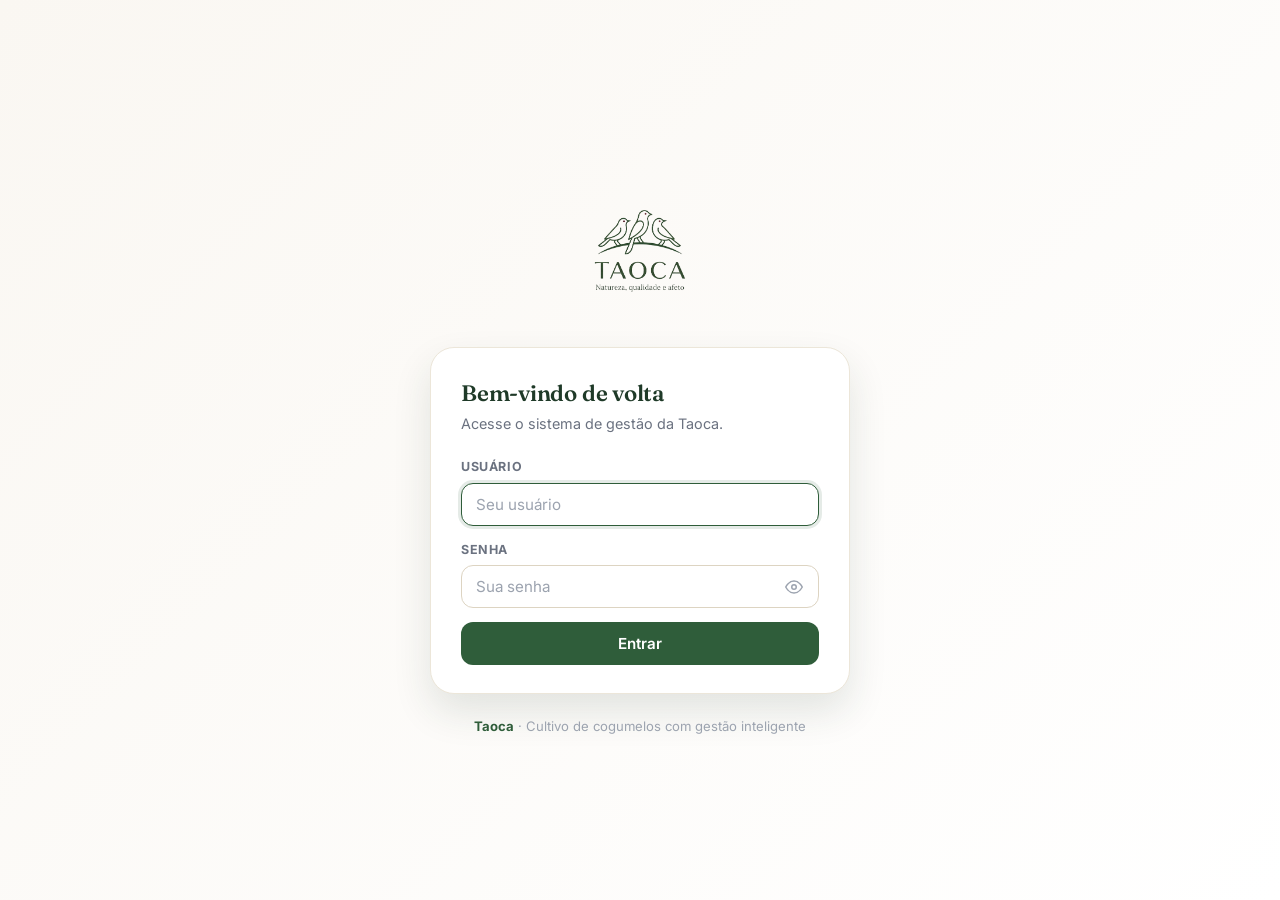
==== commit 9fae46a0: "fix(seed): remove definitivamente as 3 despesas-exemplo do seed inicial PROBLEMA REPORTADO: Mesmo ap" ====
--- a/index.html
+++ b/index.html
@@ -8,56 +8,29 @@
   <link rel="stylesheet" href="css/notifications.css" />
   <link rel="icon" href="assets/taoca-logo.png" />
   <style>
-    /* ===== Home — clean & sóbrio ===== */
-    .home-grid {
-      display: grid;
-      grid-template-columns: 2fr 1fr;
-      gap: 20px;
-      margin-bottom: 22px;
-    }
-    @media (max-width: 980px) { .home-grid { grid-template-columns: 1fr; } }
-
-    /* KPIs simples e tipográficos */
+    /* ===== KPIs ===== */
     .kpi-row {
       display: grid;
-      grid-template-columns: repeat(4, minmax(0, 1fr));
+      grid-template-columns: repeat(4, minmax(0,1fr));
       gap: 14px;
       margin-bottom: 22px;
     }
     @media (max-width: 980px) { .kpi-row { grid-template-columns: repeat(2, 1fr); } }
-    @media (max-width: 520px) { .kpi-row { grid-template-columns: 1fr 1fr; } }
-
     .kpi {
       background: #FFF;
       border: 1px solid var(--border-soft);
       border-radius: 14px;
       padding: 18px 20px;
     }
-    .kpi-name {
-      font-size: 0.74rem;
-      letter-spacing: 0.1em;
-      text-transform: uppercase;
-      color: var(--text-muted);
-      font-weight: 600;
-    }
-    .kpi-num {
-      font-family: var(--font-serif);
-      font-size: 2rem;
-      font-weight: 600;
-      color: var(--text-primary);
-      margin-top: 6px;
-      line-height: 1;
-      letter-spacing: -0.02em;
-    }
-    .kpi-sub {
-      font-size: 0.82rem;
-      color: var(--text-secondary);
-      margin-top: 6px;
-    }
-    .kpi-sub.up { color: var(--success); }
-    .kpi-sub.down { color: var(--danger); }
-
-    /* Painel — card neutro */
+    .kpi-name { font-size: 0.74rem; letter-spacing: 0.1em; text-transform: uppercase; color: var(--text-muted); font-weight: 600; }
+    .kpi-num  { font-family: var(--font-serif); font-size: 1.75rem; font-weight: 600; color: var(--text-primary); margin-top: 6px; line-height: 1.05; letter-spacing: -0.02em; }
+    .kpi-num.pos { color: var(--success); }
+    .kpi-num.neg { color: var(--danger); }
+    .kpi-sub  { font-size: 0.82rem; color: var(--text-secondary); margin-top: 6px; }
+
+    /* ===== Painéis ===== */
+    .grid-2 { display: grid; grid-template-columns: 1fr 1fr; gap: 18px; margin-bottom: 22px; }
+    @media (max-width: 980px) { .grid-2 { grid-template-columns: 1fr; } }
     .panel {
       background: #FFF;
       border: 1px solid var(--border-soft);
@@ -65,99 +38,30 @@
       padding: 22px;
     }
     .panel-head {
-      display: flex;
-      justify-content: space-between;
-      align-items: baseline;
-      margin-bottom: 16px;
-      gap: 12px;
-    }
-    .panel-title {
-      font-family: var(--font-serif);
-      font-size: 1.1rem;
-      font-weight: 600;
-      color: var(--text-primary);
-      margin: 0;
-      letter-spacing: -0.01em;
-    }
-    .panel-link {
-      font-size: 0.84rem;
-      color: var(--brand);
-      text-decoration: none;
-      font-weight: 600;
-    }
+      display: flex; justify-content: space-between; align-items: baseline;
+      gap: 10px; margin-bottom: 14px;
+    }
+    .panel-title { font-family: var(--font-serif); font-size: 1.05rem; font-weight: 600; margin: 0; letter-spacing: -0.01em; }
+    .panel-link  { font-size: 0.84rem; color: var(--brand); text-decoration: none; font-weight: 600; }
     .panel-link:hover { text-decoration: underline; }
-
-    /* Lista de tarefas recentes */
-    .task-list { list-style: none; padding: 0; margin: 0; display: flex; flex-direction: column; }
-    .task-row {
-      display: flex;
-      align-items: center;
-      gap: 12px;
-      padding: 12px 0;
-      border-top: 1px solid var(--border-soft);
-    }
-    .task-row:first-child { border-top: 0; padding-top: 4px; }
-    .task-dot {
-      width: 8px; height: 8px;
-      border-radius: 50%;
-      background: var(--text-muted);
-      flex-shrink: 0;
-    }
-    .task-dot.todo  { background: #C77B5C; }
-    .task-dot.doing { background: #B8935A; }
-    .task-dot.done  { background: #4A7856; }
-    .task-text {
-      flex: 1;
-      min-width: 0;
-      font-size: 0.92rem;
-      color: var(--text-primary);
-      white-space: nowrap;
-      overflow: hidden;
-      text-overflow: ellipsis;
-    }
-    .task-meta {
-      font-size: 0.78rem;
-      color: var(--text-muted);
-      white-space: nowrap;
-    }
-
-    .empty-state {
-      padding: 22px 4px;
-      text-align: center;
-      color: var(--text-muted);
-      font-size: 0.9rem;
-    }
-
-    /* Distribuição por status — barra */
-    .status-bar {
-      display: flex;
-      height: 8px;
-      border-radius: 999px;
-      overflow: hidden;
-      background: var(--taoca-coal-100);
-      margin-bottom: 14px;
-    }
-    .status-bar > span { display: block; height: 100%; }
-    .status-legend { display: flex; flex-direction: column; gap: 8px; }
-    .legend-row {
-      display: flex;
-      align-items: center;
-      justify-content: space-between;
-      font-size: 0.86rem;
-    }
-    .legend-row .lbl { display: flex; align-items: center; gap: 8px; color: var(--text-secondary); }
-    .legend-row .lbl::before {
-      content: '';
-      width: 10px; height: 10px; border-radius: 3px;
-      background: var(--clr, var(--text-muted));
-    }
-    .legend-row .num {
-      font-variant-numeric: tabular-nums;
-      color: var(--text-primary);
-      font-weight: 600;
-    }
-
-    /* Atividade do mês — sparkline em SVG */
+    .panel-sub   { font-size: 0.82rem; color: var(--text-muted); }
+
+    /* Mix por segmento */
+    .h-bar { display: flex; height: 8px; border-radius: 999px; overflow: hidden; background: var(--taoca-coal-100); margin-bottom: 14px; }
+    .h-bar > span { display: block; height: 100%; }
+    .seg-row { display: flex; align-items: center; gap: 10px; padding: 8px 0; border-top: 1px solid var(--border-soft); font-size: 0.9rem; }
+    .seg-row:first-child { border-top: 0; }
+    .seg-color { width: 10px; height: 10px; border-radius: 3px; flex-shrink: 0; }
+    .seg-name { flex: 1; color: var(--text-secondary); }
+    .seg-val { font-variant-numeric: tabular-nums; font-weight: 600; }
+
+    /* Tabelas */
+    table.tbl { width: 100%; border-collapse: collapse; font-size: 0.9rem; }
+    table.tbl th, table.tbl td { text-align: left; padding: 9px 4px; border-bottom: 1px solid var(--border-soft); vertical-align: middle; }
+    table.tbl th { font-size: 0.72rem; font-weight: 700; letter-spacing: 0.06em; text-transform: uppercase; color: var(--text-muted); }
+    table.tbl td.num, table.tbl th.num { text-align: right; font-variant-numeric: tabular-nums; }
+
+    /* Sparkline */
     .spark-wrap {
       background: var(--taoca-cream-50);
       border-radius: 12px;
@@ -166,7 +70,7 @@
     }
     .spark-svg { width: 100%; height: 56px; display: block; }
 
-    /* Acessos rápidos — versão sóbria, em texto */
+    /* Acessos rápidos */
     .quick {
       display: grid;
       grid-template-columns: repeat(4, 1fr);
@@ -184,106 +88,149 @@
       background: #FFF;
       transition: border-color var(--t-fast), background var(--t-fast), transform var(--t-fast);
     }
-    .quick a:hover {
-      border-color: var(--taoca-green-300);
-      background: var(--taoca-green-50);
-      transform: translateY(-1px);
-    }
-    .quick a .q-name {
-      font-weight: 600;
-      font-size: 0.95rem;
-      color: var(--text-primary);
-    }
-    .quick a .q-desc {
-      font-size: 0.8rem;
+    .quick a:hover { border-color: var(--taoca-green-300); background: var(--taoca-green-50); transform: translateY(-1px); }
+    .quick a .q-name { font-weight: 600; font-size: 0.95rem; color: var(--text-primary); }
+    .quick a .q-desc { font-size: 0.8rem; color: var(--text-secondary); margin-top: 2px; }
+
+    .empty-state { padding: 22px 4px; text-align: center; color: var(--text-muted); font-size: 0.9rem; }
+
+    /* CTA quando não há dados */
+    .cta-empty {
+      background: linear-gradient(135deg, var(--taoca-cream-50), #FFF);
+      border: 1px dashed var(--border-default);
+      border-radius: 14px;
+      padding: 22px;
+      text-align: center;
       color: var(--text-secondary);
-      margin-top: 2px;
-    }
+      margin-bottom: 22px;
+    }
+    .cta-empty strong { color: var(--text-primary); font-weight: 600; }
+    .cta-empty .actions { margin-top: 14px; display: flex; gap: 8px; justify-content: center; flex-wrap: wrap; }
   </style>
 </head>
 <body>
 
-  <!-- ===== KPIs principais ===== -->
+  <!-- CTA opcional (aparece só se não há vendas) -->
+  <div id="cta-empty" style="display:none;"></div>
+
+  <!-- KPIs principais (mês corrente) -->
   <section class="kpi-row">
     <div class="kpi">
-      <div class="kpi-name">Tarefas ativas</div>
-      <div class="kpi-num" id="kpi-active">—</div>
-      <div class="kpi-sub" id="kpi-active-sub">a fazer + em progresso</div>
+      <div class="kpi-name">Receita do mês</div>
+      <div class="kpi-num" id="k-rev">—</div>
+      <div class="kpi-sub" id="k-rev-sub">—</div>
     </div>
     <div class="kpi">
-      <div class="kpi-name">Concluídas no mês</div>
-      <div class="kpi-num" id="kpi-month">—</div>
-      <div class="kpi-sub" id="kpi-month-sub">comparado ao mês anterior</div>
+      <div class="kpi-name">Ticket médio</div>
+      <div class="kpi-num" id="k-tk">—</div>
+      <div class="kpi-sub" id="k-tk-sub">por venda registrada</div>
     </div>
     <div class="kpi">
-      <div class="kpi-name">Atrasadas</div>
-      <div class="kpi-num" id="kpi-late">—</div>
-      <div class="kpi-sub" id="kpi-late-sub">com prazo vencido</div>
+      <div class="kpi-name">Preço médio /kg</div>
+      <div class="kpi-num" id="k-avg">—</div>
+      <div class="kpi-sub" id="k-avg-sub">geral, todos os SKUs</div>
     </div>
     <div class="kpi">
-      <div class="kpi-name">Conclusão</div>
-      <div class="kpi-num" id="kpi-rate">—</div>
-      <div class="kpi-sub" id="kpi-rate-sub">do total registrado</div>
+      <div class="kpi-name">Resultado</div>
+      <div class="kpi-num" id="k-res">—</div>
+      <div class="kpi-sub" id="k-res-sub">receita − despesas</div>
     </div>
   </section>
 
-  <!-- ===== Painéis principais ===== -->
-  <div class="home-grid">
-    <!-- Atividade recente -->
+  <!-- Mix por segmento + Top SKUs -->
+  <div class="grid-2">
     <section class="panel">
       <div class="panel-head">
-        <h2 class="panel-title">Atividade recente</h2>
-        <a class="panel-link" href="tarefas.html">Ver tudo</a>
+        <h2 class="panel-title">Mix por segmento</h2>
+        <a class="panel-link" href="vendas.html">Ver vendas</a>
       </div>
-      <ul class="task-list" id="task-list">
-        <li class="empty-state">Carregando…</li>
-      </ul>
+      <div class="h-bar" id="seg-bar"></div>
+      <div id="seg-list"></div>
     </section>
 
-    <!-- Distribuição por status -->
     <section class="panel">
       <div class="panel-head">
-        <h2 class="panel-title">Status</h2>
-        <a class="panel-link" href="dashboard.html">Painel</a>
+        <h2 class="panel-title">Top produtos do mês</h2>
+        <a class="panel-link" href="vendas.html">Detalhar</a>
       </div>
-      <div class="status-bar" id="status-bar"></div>
-      <div class="status-legend" id="status-legend"></div>
+      <table class="tbl">
+        <thead>
+          <tr><th>SKU</th><th>Produto</th><th class="num">Qtd</th><th class="num">Receita</th></tr>
+        </thead>
+        <tbody id="sku-body"></tbody>
+      </table>
     </section>
   </div>
 
-  <!-- ===== Atividade dos últimos 14 dias ===== -->
+  <!-- Vendas dos últimos 14 dias -->
   <section class="panel" style="margin-bottom: 22px;">
     <div class="panel-head">
-      <h2 class="panel-title">Conclusões — últimos 14 dias</h2>
-      <span class="text-secondary text-sm" id="spark-summary"></span>
+      <h2 class="panel-title">Vendas — últimos 14 dias</h2>
+      <span class="panel-sub" id="spark-summary"></span>
     </div>
     <div class="spark-wrap">
       <svg class="spark-svg" id="spark" viewBox="0 0 600 60" preserveAspectRatio="none"></svg>
     </div>
   </section>
 
-  <!-- ===== Acessos rápidos ===== -->
+  <!-- Atividade recente + Custo por kg -->
+  <div class="grid-2">
+    <section class="panel">
+      <div class="panel-head">
+        <h2 class="panel-title">Últimas vendas</h2>
+        <a class="panel-link" href="vendas.html">Ver todas</a>
+      </div>
+      <table class="tbl">
+        <thead>
+          <tr><th>Data</th><th>Cliente</th><th>Produto</th><th class="num">Total</th></tr>
+        </thead>
+        <tbody id="recent-body"></tbody>
+      </table>
+    </section>
+
+    <section class="panel">
+      <div class="panel-head">
+        <h2 class="panel-title">Indicadores operacionais</h2>
+        <a class="panel-link" href="financeiro.html">Financeiro</a>
+      </div>
+      <table class="tbl">
+        <tbody>
+          <tr><td>Custo total do mês</td><td class="num" id="o-cost">—</td></tr>
+          <tr><td>Despesas fixas</td><td class="num" id="o-fix">—</td></tr>
+          <tr><td>Despesas variáveis</td><td class="num" id="o-var">—</td></tr>
+          <tr><td>Volume vendido</td><td class="num" id="o-vol">—</td></tr>
+          <tr><td>Custo médio por kg produzido</td><td class="num" id="o-kg">—</td></tr>
+          <tr><td>Margem líquida</td><td class="num" id="o-mg">—</td></tr>
+        </tbody>
+      </table>
+    </section>
+  </div>
+
+  <!-- Acessos rápidos -->
   <section class="panel">
     <div class="panel-head">
       <h2 class="panel-title">Módulos</h2>
     </div>
     <div class="quick">
-      <a href="tarefas.html"><div class="q-name">Tarefas</div><div class="q-desc">Quadro operacional</div></a>
-      <a href="atas.html"><div class="q-name">ATAs</div><div class="q-desc">Reuniões e decisões</div></a>
+      <a href="vendas.html"><div class="q-name">Vendas</div><div class="q-desc">Lançamento e relatórios</div></a>
+      <a href="financeiro.html"><div class="q-name">Financeiro</div><div class="q-desc">DRE e margens</div></a>
+      <a href="cadastros.html"><div class="q-name">Cadastros</div><div class="q-desc">Produtos e clientes</div></a>
       <a href="dashboard.html"><div class="q-name">Painel</div><div class="q-desc">Métricas e gráficos</div></a>
       <a href="producao.html"><div class="q-name">Produção</div><div class="q-desc">Cultivo e lotes</div></a>
       <a href="clientes.html"><div class="q-name">Clientes</div><div class="q-desc">Relacionamento</div></a>
-      <a href="financeiro.html"><div class="q-name">Financeiro</div><div class="q-desc">Caixa e margens</div></a>
-      <a href="estrategia.html"><div class="q-name">Estratégia</div><div class="q-desc">Metas e OKRs</div></a>
+      <a href="tarefas.html"><div class="q-name">Tarefas</div><div class="q-desc">Quadro operacional</div></a>
+      <a href="atas.html"><div class="q-name">ATAs</div><div class="q-desc">Reuniões e decisões</div></a>
     </div>
   </section>
 
-  <!-- ===== Scripts ===== -->
+  <!-- Scripts -->
+  <script src="js/taoca-data.js?v=0.7.0"></script>
   <script src="js/taoca-shell.js"></script>
   <script src="js/notifications.js"></script>
   <script src="js/taoca-ai.js"></script>
   <script>
   (function () {
+    const D = window.TaocaData;
     const user = (window.TaocaShell && TaocaShell.getCurrentUser()) || 'Equipe';
     const hour = new Date().getHours();
     const period = hour < 5 ? 'Boa noite' : hour < 12 ? 'Bom dia' : hour < 18 ? 'Boa tarde' : 'Boa noite';
@@ -294,148 +241,204 @@
       subtitle: new Date().toLocaleDateString('pt-BR', { weekday: 'long', day: 'numeric', month: 'long' }),
     });
 
-    // ---------- helpers ----------
     const $ = (id) => document.getElementById(id);
-    const fmtPct = (v) => isFinite(v) ? `${Math.round(v)}%` : '—';
-    function startOfMonth(d) { return new Date(d.getFullYear(), d.getMonth(), 1); }
-    function endOfMonth(d) { return new Date(d.getFullYear(), d.getMonth() + 1, 0, 23, 59, 59, 999); }
-    function isSameMonth(a, b) { return a.getFullYear() === b.getFullYear() && a.getMonth() === b.getMonth(); }
-    function parseDate(v) {
-      if (!v) return null;
-      const d = new Date(v);
-      return isNaN(d.getTime()) ? null : d;
-    }
-    function timeAgo(date) {
-      if (!date) return '';
-      const diff = (Date.now() - date.getTime()) / 1000;
-      if (diff < 60) return 'agora';
-      if (diff < 3600) return `há ${Math.floor(diff / 60)} min`;
-      if (diff < 86400) return `há ${Math.floor(diff / 3600)}h`;
-      const days = Math.floor(diff / 86400);
-      if (days < 7) return `há ${days}d`;
-      return date.toLocaleDateString('pt-BR', { day: '2-digit', month: 'short' });
-    }
-    function statusKey(t) {
-      const s = (t.status || '').toLowerCase();
-      if (s.includes('conclu') || s === 'done' || s === 'completed') return 'done';
-      if (s.includes('progr') || s.includes('andamento') || s === 'doing' || s === 'in_progress') return 'doing';
-      return 'todo';
-    }
-    function statusLabel(k) {
-      return k === 'done' ? 'Concluído' : k === 'doing' ? 'Em progresso' : 'A fazer';
-    }
-
-    // ---------- carregar dados ----------
-    async function loadTasks() {
-      try {
-        const r = await fetch('tables/tasks?limit=500&sort=task_number');
-        if (!r.ok) throw new Error('http ' + r.status);
-        const json = await r.json();
-        return Array.isArray(json) ? json : (json.data || json.items || []);
-      } catch (e) {
-        return [];
-      }
-    }
-
-    function render(tasks) {
-      const now = new Date();
-      const thisMonth = startOfMonth(now);
-      const prevMonth = startOfMonth(new Date(now.getFullYear(), now.getMonth() - 1, 1));
-      const prevMonthEnd = endOfMonth(prevMonth);
-
-      let active = 0, done = 0, doing = 0, todo = 0, late = 0;
-      let doneThisMonth = 0, donePrevMonth = 0;
-      const byDay = {}; // últimos 14 dias
-
-      for (let i = 13; i >= 0; i--) {
-        const d = new Date(now); d.setDate(d.getDate() - i);
-        d.setHours(0,0,0,0);
-        byDay[d.toISOString().slice(0,10)] = 0;
-      }
-
-      tasks.forEach((t) => {
-        const k = statusKey(t);
-        if (k === 'done') done++;
-        else if (k === 'doing') { doing++; active++; }
-        else { todo++; active++; }
-
-        const due = parseDate(t.due_date || t.dueDate);
-        if (k !== 'done' && due && due < now) late++;
-
-        const completed = parseDate(t.completed_at || t.completedAt || t.updated_at || t.updatedAt);
-        if (k === 'done' && completed) {
-          if (isSameMonth(completed, now)) doneThisMonth++;
-          else if (completed >= prevMonth && completed <= prevMonthEnd) donePrevMonth++;
-          const key = new Date(completed.getFullYear(), completed.getMonth(), completed.getDate()).toISOString().slice(0,10);
-          if (key in byDay) byDay[key]++;
+    const escape = s => String(s == null ? '' : s).replace(/[&<>"']/g, c => ({'&':'&amp;','<':'&lt;','>':'&gt;','"':'&quot;',"'":'&#39;'}[c]));
+    const SEG_COLORS = { Hoteis:'#2F5D3A', Supermercados:'#C77B5C', Restaurantes:'#B8935A', Distribuidoras:'#3b4a6a' };
+
+    function currentMonth() { return new Date().toISOString().slice(0,7); }
+    function prevMonthKey() {
+      const d = new Date();
+      d.setDate(1); d.setMonth(d.getMonth() - 1);
+      return d.toISOString().slice(0,7);
+    }
+    function fmtDate(s) {
+      if (!s) return '—';
+      const [y,m,d] = s.split('-');
+      return `${d}/${m}`;
+    }
+
+    function enrichedSales(month) {
+      const customers = D.list('customers');
+      const products = D.list('products');
+      const cmap = Object.fromEntries(customers.map(c => [c.id, c]));
+      const pmap = Object.fromEntries(products.map(p => [p.id, p]));
+      return D.list('sales')
+        .filter(s => !month || (s.date || '').startsWith(month))
+        .map(s => {
+          const c = cmap[s.customer_id] || {};
+          const p = pmap[s.product_id] || {};
+          const total = (+s.qty || 0) * (+s.unit_price || 0) - (+s.discount || 0);
+          const weight = ((p.weight_g || 0) * (+s.qty || 0)) / 1000;
+          return { ...s, total, weight_kg: weight, segment: c.segment, customer_name: c.name, product_sku: p.sku, product_name: p.name };
+        });
+    }
+
+    function expensesOfMonth(month) {
+      const cc = D.list('cost_centers');
+      const ccmap = Object.fromEntries(cc.map(c => [c.id, c]));
+      return D.list('expenses')
+        .filter(e => (e.date || '').startsWith(month))
+        .map(e => Object.assign({}, e, { cc_type: (ccmap[e.cost_center_id] || {}).type || 'variavel' }));
+    }
+
+    function productionOfMonth(month) {
+      const arr = D.list('production').filter(p => p.month === month);
+      return arr.length ? arr[0] : { kg_cogumelo: 0, kg_cbs: 0 };
+    }
+
+    function render() {
+      const month = currentMonth();
+      const prev = prevMonthKey();
+
+      const sales = enrichedSales(month);
+      const salesPrev = enrichedSales(prev);
+      const exp = expensesOfMonth(month);
+      const prod = productionOfMonth(month);
+
+      const totalRev = sales.reduce((a,s) => a + s.total, 0);
+      const totalRevPrev = salesPrev.reduce((a,s) => a + s.total, 0);
+      const totalKg  = sales.reduce((a,s) => a + s.weight_kg, 0);
+      const count    = sales.length;
+      const ticket   = count > 0 ? totalRev / count : 0;
+      const avgKg    = totalKg > 0 ? totalRev / totalKg : 0;
+
+      const fixos    = exp.filter(e => e.cc_type === 'fixo').reduce((a,e) => a + (+e.value||0), 0);
+      const variaveis= exp.filter(e => e.cc_type !== 'fixo').reduce((a,e) => a + (+e.value||0), 0);
+      const totalCost = fixos + variaveis;
+      const result   = totalRev - totalCost;
+      const margem   = totalRev > 0 ? result / totalRev : 0;
+
+      // ---- CTA empty ----
+      const cta = $('cta-empty');
+      if (count === 0) {
+        cta.style.display = 'block';
+        cta.className = 'cta-empty';
+        cta.innerHTML = `
+          <div><strong>Ainda não há vendas registradas neste mês.</strong></div>
+          <div style="margin-top:6px;font-size:.92rem;">Lance a primeira venda para os números aparecerem em todo o sistema.</div>
+          <div class="actions">
+            <a class="btn btn-primary" href="vendas.html">Lançar venda</a>
+            <a class="btn btn-ghost" href="cadastros.html">Cadastrar clientes</a>
+          </div>`;
+      } else {
+        cta.style.display = 'none';
+      }
+
+      // ---- KPIs ----
+      $('k-rev').textContent = D.fmtBRL(totalRev);
+      const subRev = $('k-rev-sub');
+      if (totalRevPrev > 0) {
+        const diff = (totalRev - totalRevPrev) / totalRevPrev;
+        subRev.textContent = `${diff >= 0 ? '+' : ''}${(diff*100).toFixed(0)}% vs. mês anterior · ${count} vendas`;
+      } else {
+        subRev.textContent = `${count} ${count === 1 ? 'venda registrada' : 'vendas registradas'}`;
+      }
+
+      $('k-tk').textContent = count ? D.fmtBRL(ticket) : '—';
+      $('k-avg').textContent = totalKg ? D.fmtBRL(avgKg) : '—';
+      $('k-avg-sub').textContent = totalKg ? `${D.fmtKg(totalKg)} comercializados` : 'geral, todos os SKUs';
+
+      const kRes = $('k-res');
+      if (count === 0 && exp.length === 0) {
+        kRes.textContent = '—';
+        kRes.className = 'kpi-num';
+        $('k-res-sub').textContent = 'aguardando lançamentos';
+      } else {
+        kRes.textContent = D.fmtBRL(result);
+        kRes.className = 'kpi-num ' + (result >= 0 ? 'pos' : 'neg');
+        $('k-res-sub').textContent = totalRev > 0 ? `margem ${D.fmtPct(margem)}` : `apenas despesas no mês`;
+      }
+
+      // ---- Mix por segmento ----
+      const bySeg = {};
+      D.SEGMENTS.forEach(s => bySeg[s] = { rev: 0, kg: 0 });
+      sales.forEach(s => {
+        if (bySeg[s.segment]) {
+          bySeg[s.segment].rev += s.total;
+          bySeg[s.segment].kg  += s.weight_kg;
         }
       });
-
-      const total = tasks.length || 1;
-      const rate = (done / total) * 100;
-
-      // KPIs
-      $('kpi-active').textContent = active;
-      $('kpi-active-sub').textContent = `${todo} a fazer · ${doing} em progresso`;
-
-      $('kpi-month').textContent = doneThisMonth;
-      const diff = doneThisMonth - donePrevMonth;
-      const subM = $('kpi-month-sub');
-      if (donePrevMonth === 0 && doneThisMonth === 0) subM.textContent = 'sem dados anteriores';
-      else if (diff > 0) { subM.textContent = `+${diff} vs. mês anterior`; subM.className = 'kpi-sub up'; }
-      else if (diff < 0) { subM.textContent = `${diff} vs. mês anterior`; subM.className = 'kpi-sub down'; }
-      else subM.textContent = `igual ao mês anterior`;
-
-      $('kpi-late').textContent = late;
-      $('kpi-late-sub').textContent = late === 0 ? 'tudo no prazo' : (late === 1 ? 'tarefa com prazo vencido' : 'tarefas com prazo vencido');
-      if (late > 0) $('kpi-late-sub').className = 'kpi-sub down';
-
-      $('kpi-rate').textContent = tasks.length ? fmtPct(rate) : '—';
-      $('kpi-rate-sub').textContent = `${done} de ${tasks.length} concluídas`;
-
-      // Atividade recente
-      const recent = tasks
-        .slice()
-        .sort((a, b) => {
-          const da = parseDate(a.completed_at || a.updated_at || a.created_at) || new Date(0);
-          const db = parseDate(b.completed_at || b.updated_at || b.created_at) || new Date(0);
-          return db - da;
-        })
-        .slice(0, 7);
-
-      const list = $('task-list');
+      const segBar = $('seg-bar');
+      const segList = $('seg-list');
+      if (totalRev <= 0) {
+        segBar.innerHTML = '';
+        segList.innerHTML = '<div class="empty-state">Sem vendas no mês.</div>';
+      } else {
+        segBar.innerHTML = D.SEGMENTS.map(s => {
+          const pct = totalRev ? (bySeg[s].rev / totalRev) * 100 : 0;
+          return `<span style="width:${pct}%;background:${SEG_COLORS[s]}"></span>`;
+        }).join('');
+        segList.innerHTML = D.SEGMENTS.map(s => {
+          const r = bySeg[s];
+          const pct = totalRev ? (r.rev / totalRev * 100) : 0;
+          const avg = r.kg > 0 ? r.rev / r.kg : 0;
+          return `
+            <div class="seg-row">
+              <span class="seg-color" style="background:${SEG_COLORS[s]}"></span>
+              <span class="seg-name">${D.SEGMENT_LABEL[s]} <span class="text-muted text-xs">· ${pct.toFixed(1)}%</span></span>
+              <span class="seg-val">${D.fmtBRL(r.rev)} <span class="text-muted text-xs">· ${avg ? D.fmtBRL(avg) + '/kg' : '—'}</span></span>
+            </div>`;
+        }).join('');
+      }
+
+      // ---- Top SKUs ----
+      const bySku = {};
+      sales.forEach(s => {
+        const k = s.product_id;
+        if (!bySku[k]) bySku[k] = { sku: s.product_sku, name: s.product_name, qty: 0, rev: 0 };
+        bySku[k].qty += +s.qty || 0;
+        bySku[k].rev += s.total;
+      });
+      const skuArr = Object.values(bySku).sort((a,b) => b.rev - a.rev).slice(0, 5);
+      const skuBody = $('sku-body');
+      if (!skuArr.length) {
+        skuBody.innerHTML = '<tr><td colspan="4" class="empty-state">Sem dados.</td></tr>';
+      } else {
+        skuBody.innerHTML = skuArr.map(r => `
+          <tr>
+            <td><strong>${escape(r.sku)}</strong></td>
+            <td>${escape((r.name || '').replace(/Cogumelo Paris Fresco — /,''))}</td>
+            <td class="num">${D.fmtNum(r.qty)}</td>
+            <td class="num">${D.fmtBRL(r.rev)}</td>
+          </tr>`).join('');
+      }
+
+      // ---- Vendas recentes (todas, top 6) ----
+      const recent = enrichedSales(null)
+        .sort((a,b) => (b.date || '').localeCompare(a.date || ''))
+        .slice(0, 6);
+      const recBody = $('recent-body');
       if (!recent.length) {
-        list.innerHTML = '<li class="empty-state">Nenhuma tarefa registrada ainda.</li>';
-      } else {
-        list.innerHTML = recent.map((t) => {
-          const k = statusKey(t);
-          const when = parseDate(t.completed_at || t.updated_at || t.created_at);
-          const title = (t.title || t.name || 'Sem título').toString();
-          return `<li class="task-row">
-            <span class="task-dot ${k}" title="${statusLabel(k)}"></span>
-            <span class="task-text">${escapeHtml(title)}</span>
-            <span class="task-meta">${timeAgo(when)}</span>
-          </li>`;
-        }).join('');
-      }
-
-      // Distribuição por status
-      const sb = $('status-bar');
-      const pTodo = todo / total * 100;
-      const pDoing = doing / total * 100;
-      const pDone = done / total * 100;
-      sb.innerHTML = `
-        <span style="width:${pTodo}%; background:#C77B5C"></span>
-        <span style="width:${pDoing}%; background:#B8935A"></span>
-        <span style="width:${pDone}%; background:#4A7856"></span>
-      `;
-      $('status-legend').innerHTML = `
-        <div class="legend-row" style="--clr:#C77B5C"><span class="lbl">A fazer</span><span class="num">${todo}</span></div>
-        <div class="legend-row" style="--clr:#B8935A"><span class="lbl">Em progresso</span><span class="num">${doing}</span></div>
-        <div class="legend-row" style="--clr:#4A7856"><span class="lbl">Concluído</span><span class="num">${done}</span></div>
-      `;
-
-      // Sparkline
+        recBody.innerHTML = '<tr><td colspan="4" class="empty-state">Nenhuma venda registrada ainda.</td></tr>';
+      } else {
+        recBody.innerHTML = recent.map(s => `
+          <tr>
+            <td>${fmtDate(s.date)}</td>
+            <td>${escape(s.customer_name || '—')}</td>
+            <td><strong>${escape(s.product_sku || '—')}</strong></td>
+            <td class="num">${D.fmtBRL(s.total)}</td>
+          </tr>`).join('');
+      }
+
+      // ---- Indicadores operacionais ----
+      $('o-cost').textContent = D.fmtBRL(totalCost);
+      $('o-fix').textContent  = D.fmtBRL(fixos);
+      $('o-var').textContent  = D.fmtBRL(variaveis);
+      $('o-vol').textContent  = totalKg ? D.fmtKg(totalKg) : '—';
+      const kgProd = +prod.kg_cogumelo || 0;
+      $('o-kg').textContent   = kgProd > 0 ? D.fmtBRL(totalCost / kgProd) + '/kg' : '—';
+      $('o-mg').innerHTML     = totalRev > 0 ? `<strong style="color:${margem >= 0 ? 'var(--success)' : 'var(--danger)'}">${D.fmtPct(margem)}</strong>` : '—';
+
+      // ---- Sparkline 14 dias ----
+      const byDay = {};
+      const today = new Date();
+      for (let i = 13; i >= 0; i--) {
+        const d = new Date(today); d.setDate(d.getDate() - i);
+        byDay[d.toISOString().slice(0,10)] = 0;
+      }
+      enrichedSales(null).forEach(s => {
+        if (s.date in byDay) byDay[s.date] += s.total;
+      });
       drawSpark(byDay);
     }
 
@@ -446,7 +449,6 @@
       const sum = values.reduce((a,b) => a+b, 0);
       const w = 600, h = 60, pad = 4;
       const step = (w - pad*2) / Math.max(1, values.length - 1);
-
       const points = values.map((v, i) => {
         const x = pad + i * step;
         const y = h - pad - (v / max) * (h - pad*2);
@@ -454,28 +456,25 @@
       });
       const path = points.map((p, i) => (i === 0 ? `M${p[0]},${p[1]}` : `L${p[0]},${p[1]}`)).join(' ');
       const area = path + ` L${points[points.length-1][0]},${h} L${points[0][0]},${h} Z`;
-
       $('spark').innerHTML = `
         <defs>
-          <linearGradient id="sparkfill" x1="0" x2="0" y1="0" y2="1">
+          <linearGradient id="sf" x1="0" x2="0" y1="0" y2="1">
             <stop offset="0%" stop-color="#4A7856" stop-opacity="0.22"/>
             <stop offset="100%" stop-color="#4A7856" stop-opacity="0"/>
           </linearGradient>
         </defs>
-        <path d="${area}" fill="url(#sparkfill)" />
+        <path d="${area}" fill="url(#sf)" />
         <path d="${path}" fill="none" stroke="#2F5D3A" stroke-width="1.6" stroke-linecap="round" stroke-linejoin="round"/>
         ${points.map(p => `<circle cx="${p[0]}" cy="${p[1]}" r="1.6" fill="#2F5D3A"/>`).join('')}
       `;
-      $('spark-summary').textContent = sum === 0 ? 'sem conclusões no período' : `${sum} ${sum === 1 ? 'conclusão' : 'conclusões'} · média ${(sum/14).toFixed(1)}/dia`;
-    }
-
-    function escapeHtml(s) {
-      return String(s).replace(/[&<>"']/g, c => ({'&':'&amp;','<':'&lt;','>':'&gt;','"':'&quot;',"'":'&#39;'}[c]));
-    }
-
-    // ---------- inicializar ----------
-    loadTasks().then(render);
-    setInterval(() => loadTasks().then(render), 30000);
+      $('spark-summary').textContent = sum === 0
+        ? 'sem vendas no período'
+        : `${D.fmtBRL(sum)} no período · média ${D.fmtBRL(sum/14)}/dia`;
+    }
+
+    render();
+    // Atualiza ao voltar de outra aba (caso tenha lançado venda em outra janela)
+    window.addEventListener('focus', render);
   })();
   </script>
 </body>
--- a/css/taoca-design-system.css
+++ b/css/taoca-design-system.css
@@ -591,14 +591,25 @@
   color: #FFF;
   border: 0;
   box-shadow: 0 14px 30px rgba(31,58,40,0.32), inset 0 0 0 2px rgba(255,255,255,0.08);
-  cursor: pointer;
+  cursor: grab;
   z-index: 80;
   display: grid;
   place-items: center;
   font-size: 1.6rem;
-  transition: transform var(--t-base);
+  transition: transform var(--t-base), box-shadow var(--t-base);
+  touch-action: none;       /* permite arrastar em mobile sem scroll */
+  user-select: none;
+  -webkit-user-select: none;
 }
 .tai-fab:hover { transform: translateY(-3px) scale(1.05); }
+.tai-fab:active { cursor: grabbing; }
+.tai-fab.dragging {
+  cursor: grabbing;
+  transform: scale(1.08);
+  box-shadow: 0 20px 40px rgba(31,58,40,0.45), inset 0 0 0 2px rgba(255,255,255,0.15);
+  transition: none;
+}
+.tai-fab.dragging .pulse { display: none; }
 .tai-fab .pulse {
   position: absolute;
   inset: -4px;
